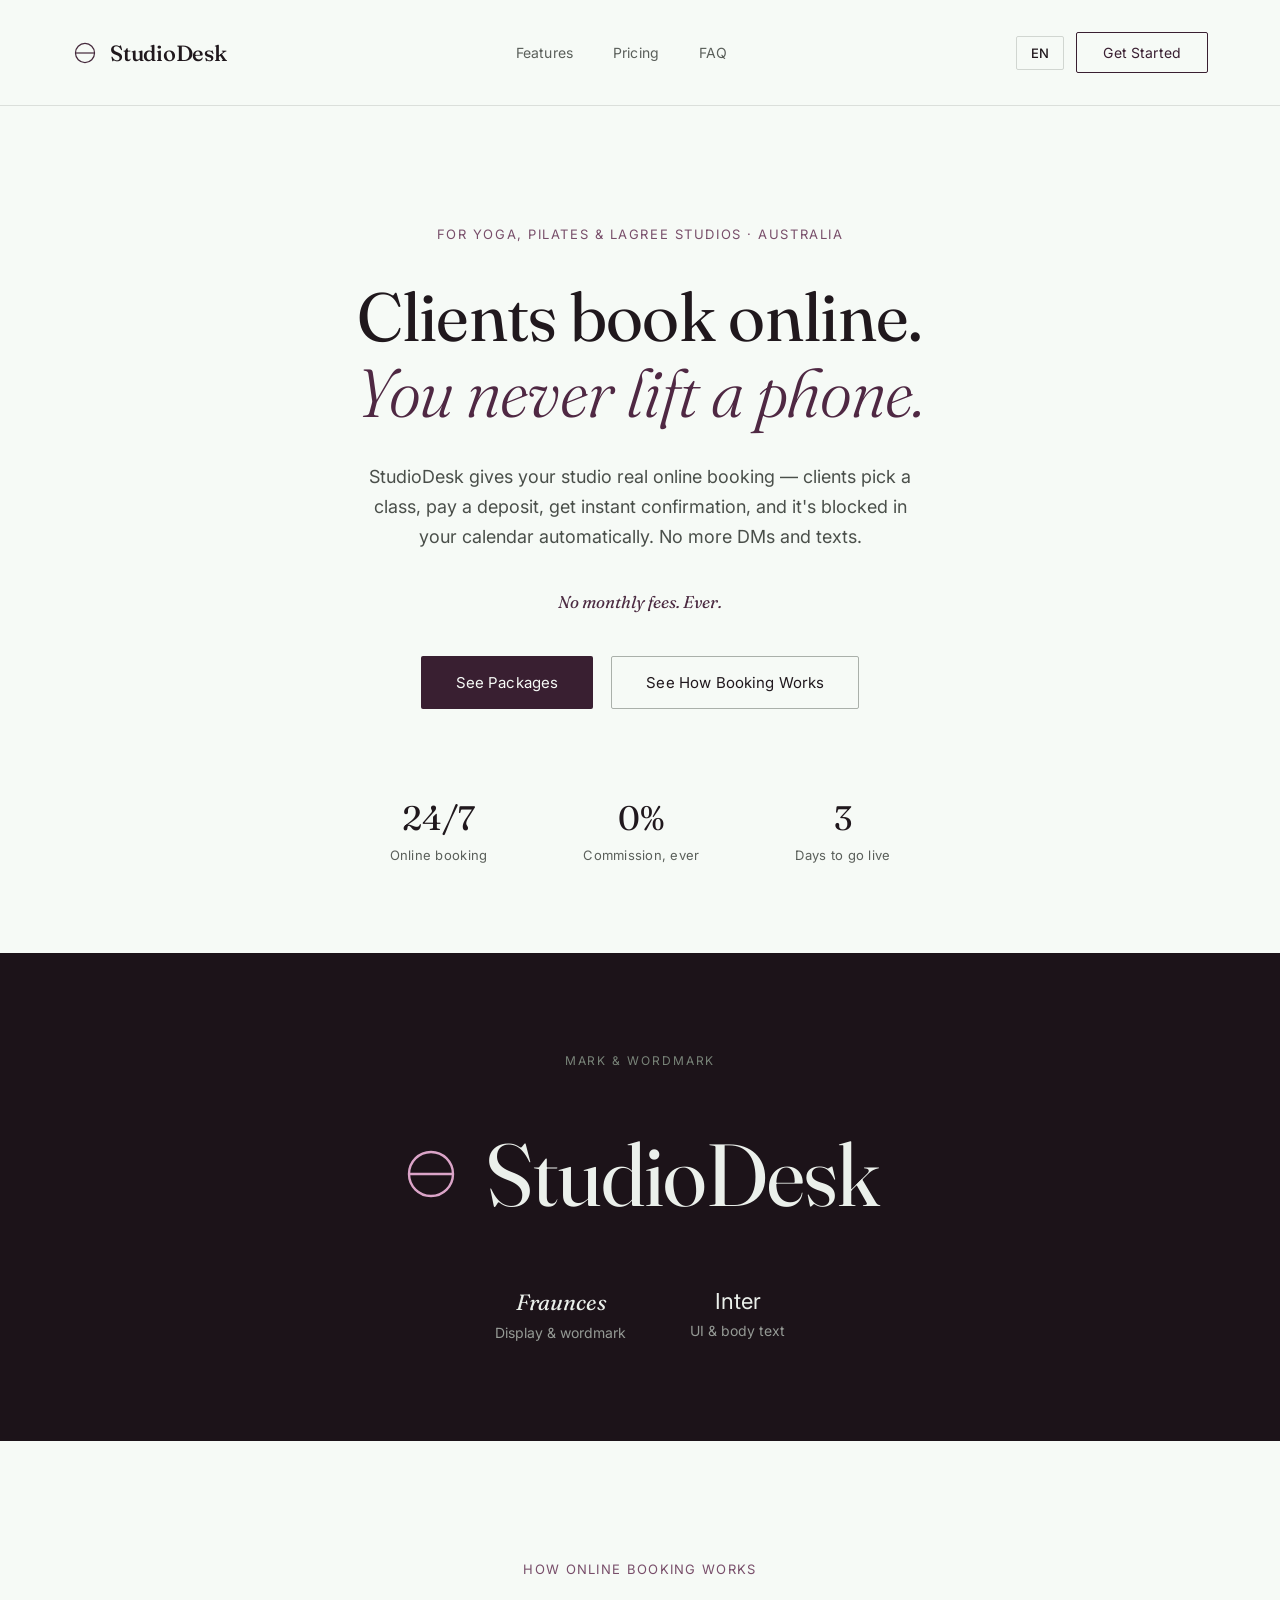
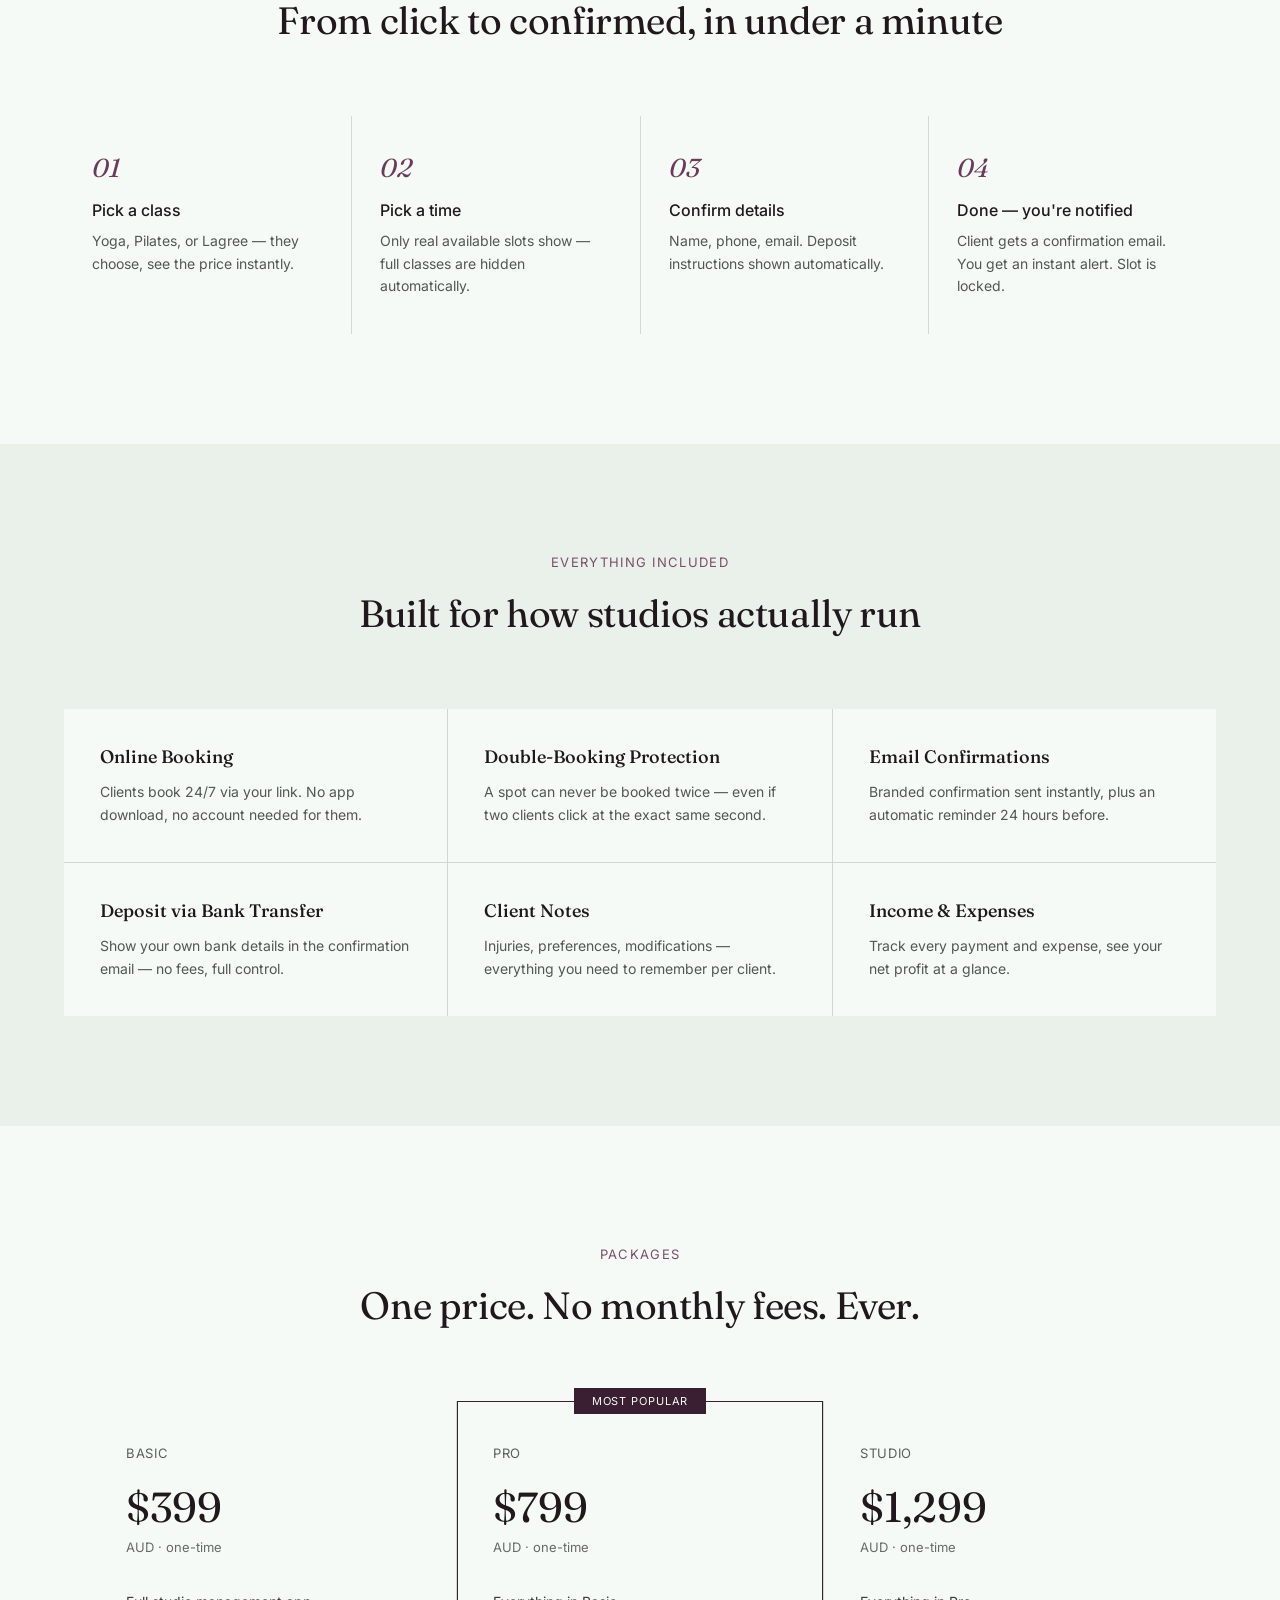
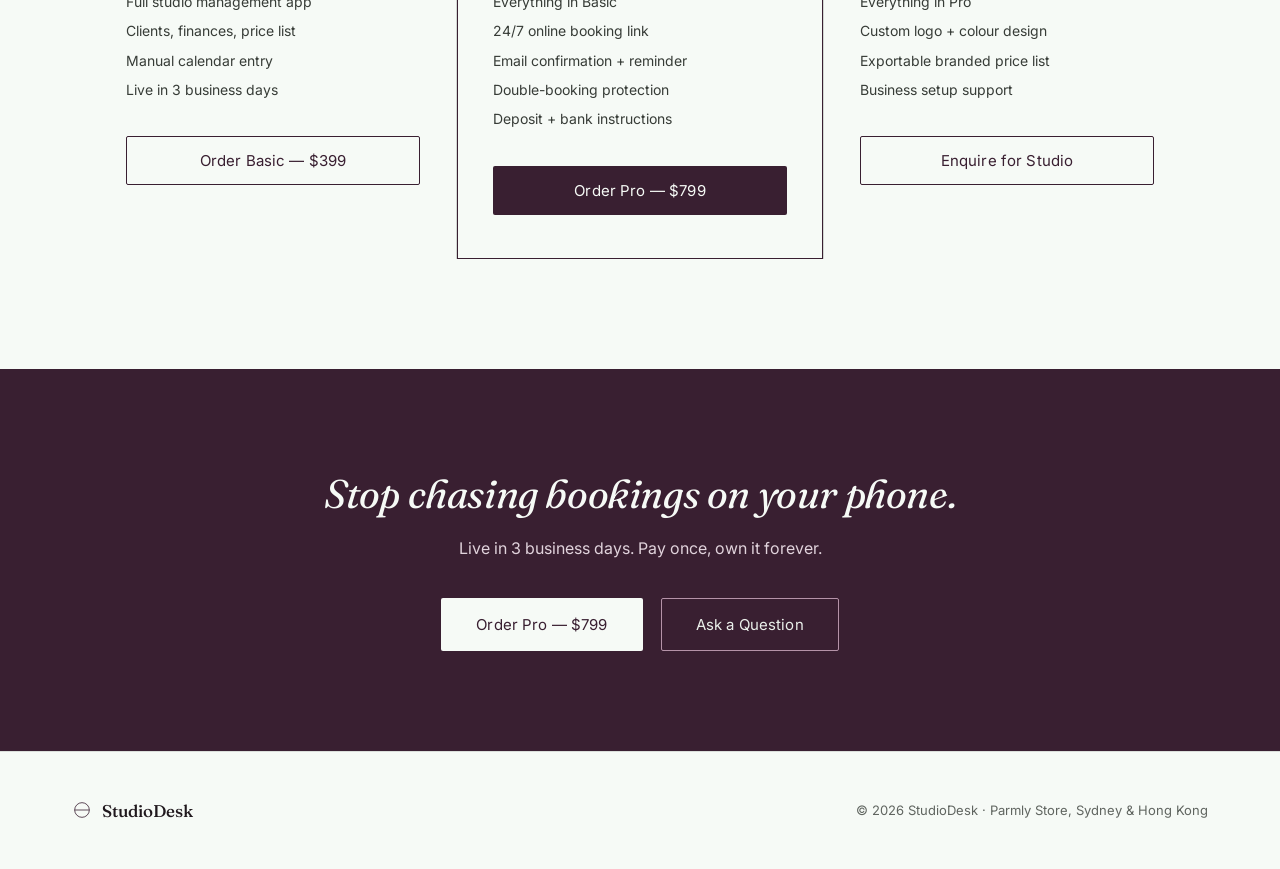
==== index.html @ bf679375 "Update print statement from 'Hello' to 'Goodbye'" ====
<!DOCTYPE html> <html lang="en"> <head> <meta charset="utf-8"> <meta name="viewport" content="width=device-width, initial-scale=1"> <title>StudioDesk — Online booking for yoga, Pilates &amp; Lagree studios</title> <meta name="description" content="StudioDesk gives your studio real online booking — clients pick a class, pay a deposit, get instant confirmation. No monthly fees, ever."> <link rel="stylesheet" href="styles.css"> <style> .locale-switch { position: relative; margin-right: 12px; } .locale-btn { display: flex; align-items: center; gap: 4px; background: transparent; border: 1px solid var(--hairline-strong); border-radius: 2px; padding: 8px 14px; font-family: var(--font-body); font-size: 13px; font-weight: 500; color: var(--ink); cursor: pointer; } .locale-menu { display: none; position: absolute; top: 38px; right: 0; background: var(--cream); border: 1px solid var(--hairline-strong); border-radius: 2px; box-shadow: 0 4px 8px rgba(20,23,26,0.06), 0 16px 32px rgba(20,23,26,0.10); overflow: hidden; min-width: 80px; z-index: 30; } .locale-switch.open .locale-menu { display: block; } .locale-menu button { display: block; width: 100%; text-align: left; padding: 10px 14px; background: transparent; border: none; font-family: var(--font-body); font-size: 13px; color: var(--ink); cursor: pointer; } .locale-menu button:hover { background: var(--band-light); } .nav-right { display: flex; align-items: center; } </style> </head> <body> <header class="nav"> <div class="nav-brand"> <svg width="26" height="26" viewBox="0 0 30 30"> <line x1="4" y1="15" x2="26" y2="15" stroke="oklch(0.32 0.05 340)" stroke-width="1.4"/> <circle cx="15" cy="15" r="11" fill="none" stroke="oklch(0.32 0.05 340)" stroke-width="1.4"/> </svg> <div class="nav-wordmark">StudioDesk</div> </div> <nav class="nav-links"> <a href="#features" data-i18n="nav_features">Features</a> <a href="#pricing" data-i18n="nav_pricing">Pricing</a> <a href="#faq" data-i18n="nav_faq">FAQ</a> </nav> <div class="nav-right"> <div class="locale-switch" id="localeSwitch"> <button class="locale-btn" id="localeBtn" aria-haspopup="true" aria-expanded="false">EN</button> <div class="locale-menu"> <button data-locale="en">EN</button> <button data-locale="zh-hant">繁</button> <button data-locale="zh-hans">简</button> </div> </div> <a class="btn btn-outline btn-sm" href="#pricing" data-i18n="nav_get_started">Get Started</a> </div> </header> <section class="hero"> <div class="eyebrow" data-i18n="eyebrow">For yoga, Pilates &amp; Lagree studios · Australia</div> <h1><span data-i18n="h1_line1">Clients book online.</span><br><span class="accent" data-i18n="h1_line2">You never lift a phone.</span></h1> <p class="hero-body" data-i18n="hero_body">StudioDesk gives your studio real online booking — clients pick a class, pay a deposit, get instant confirmation, and it's blocked in your calendar automatically. No more DMs and texts.</p> <div class="hero-noline" data-i18n="hero_noline">No monthly fees. Ever.</div> <div class="hero-actions"> <a class="btn btn-filled" href="#pricing" data-i18n="hero_btn1">See Packages</a> <a class="btn btn-outline-light" href="#how" data-i18n="hero_btn2">See How Booking Works</a> </div> <div class="hero-stats"> <div> <div class="stat-num">24/7</div> <div class="stat-label" data-i18n="stat1">Online booking</div> </div> <div> <div class="stat-num">0%</div> <div class="stat-label" data-i18n="stat2">Commission, ever</div> </div> <div> <div class="stat-num">3</div> <div class="stat-label" data-i18n="stat3">Days to go live</div> </div> </div> </section> <section class="logo-band"> <div class="logo-band-label" data-i18n="logo_label">Mark &amp; wordmark</div> <div class="logo-band-mark"> <svg width="60" height="60" viewBox="0 0 30 30"> <line x1="4" y1="15" x2="26" y2="15" stroke="oklch(0.78 0.08 340)" stroke-width="1.2"/> <circle cx="15" cy="15" r="11" fill="none" stroke="oklch(0.78 0.08 340)" stroke-width="1.2"/> </svg> <div class="logo-band-wordmark">StudioDesk</div> </div> <div class="logo-band-types"> <div> <div class="type-name">Fraunces</div> <div data-i18n="logo_type1">Display &amp; wordmark</div> </div> <div> <div class="type-name sans">Inter</div> <div data-i18n="logo_type2">UI &amp; body text</div> </div> </div> </section> <section id="how" class="how"> <div class="section-head"> <div class="section-eyebrow" data-i18n="how_eyebrow">How online booking works</div> <h2 data-i18n="how_h2">From click to confirmed, in under a minute</h2> </div> <div class="how-grid"> <div class="how-cell"> <div class="how-num">01</div> <h3 data-i18n="how1_h">Pick a class</h3> <p data-i18n="how1_p">Yoga, Pilates, or Lagree — they choose, see the price instantly.</p> </div> <div class="how-cell"> <div class="how-num">02</div> <h3 data-i18n="how2_h">Pick a time</h3> <p data-i18n="how2_p">Only real available slots show — full classes are hidden automatically.</p> </div> <div class="how-cell"> <div class="how-num">03</div> <h3 data-i18n="how3_h">Confirm details</h3> <p data-i18n="how3_p">Name, phone, email. Deposit instructions shown automatically.</p> </div> <div class="how-cell"> <div class="how-num">04</div> <h3 data-i18n="how4_h">Done — you're notified</h3> <p data-i18n="how4_p">Client gets a confirmation email. You get an instant alert. Slot is locked.</p> </div> </div> </section> <section id="features" class="features"> <div class="section-head"> <div class="section-eyebrow" data-i18n="feat_eyebrow">Everything included</div> <h2 data-i18n="feat_h2">Built for how studios actually run</h2> </div> <div class="features-grid"> <div class="feature-cell"> <h3 data-i18n="feat1_h">Online Booking</h3> <p data-i18n="feat1_p">Clients book 24/7 via your link. No app download, no account needed for them.</p> </div> <div class="feature-cell"> <h3 data-i18n="feat2_h">Double-Booking Protection</h3> <p data-i18n="feat2_p">A spot can never be booked twice — even if two clients click at the exact same second.</p> </div> <div class="feature-cell"> <h3 data-i18n="feat3_h">Email Confirmations</h3> <p data-i18n="feat3_p">Branded confirmation sent instantly, plus an automatic reminder 24 hours before.</p> </div> <div class="feature-cell"> <h3 data-i18n="feat4_h">Deposit via Bank Transfer</h3> <p data-i18n="feat4_p">Show your own bank details in the confirmation email — no fees, full control.</p> </div> <div class="feature-cell"> <h3 data-i18n="feat5_h">Client Notes</h3> <p data-i18n="feat5_p">Injuries, preferences, modifications — everything you need to remember per client.</p> </div> <div class="feature-cell"> <h3 data-i18n="feat6_h">Income &amp; Expenses</h3> <p data-i18n="feat6_p">Track every payment and expense, see your net profit at a glance.</p> </div> </div> </section> <section id="pricing" class="pricing"> <div class="section-head"> <div class="section-eyebrow" data-i18n="pricing_eyebrow">Packages</div> <h2 data-i18n="pricing_h2">One price. No monthly fees. Ever.</h2> </div> <div class="pricing-grid"> <div class="plan"> <div class="plan-name" data-i18n="plan1_name">Basic</div> <div class="plan-price">$399</div> <div class="plan-note" data-i18n="plan_note">AUD · one-time</div> <div class="plan-features" data-i18n="plan1_features">Full studio management app<br>Clients, finances, price list<br>Manual calendar entry<br>Live in 3 business days</div> <a class="btn btn-outline plan-cta" href="mailto:account@ollieconsult.com?subject=StudioDesk%20Basic" data-i18n="plan1_cta">Order Basic — $399</a> </div> <div class="plan plan-popular"> <div class="popular-badge"><span data-i18n="most_popular">Most Popular</span></div> <div class="plan-name" data-i18n="plan2_name">Pro</div> <div class="plan-price">$799</div> <div class="plan-note" data-i18n="plan_note">AUD · one-time</div> <div class="plan-features" data-i18n="plan2_features">Everything in Basic<br>24/7 online booking link<br>Email confirmation + reminder<br>Double-booking protection<br>Deposit + bank instructions</div> <a class="btn btn-filled plan-cta" href="mailto:account@ollieconsult.com?subject=StudioDesk%20Pro" data-i18n="plan2_cta">Order Pro — $799</a> </div> <div class="plan"> <div class="plan-name" data-i18n="plan3_name">Studio</div> <div class="plan-price">$1,299</div> <div class="plan-note" data-i18n="plan_note">AUD · one-time</div> <div class="plan-features" data-i18n="plan3_features">Everything in Pro<br>Custom logo + colour design<br>Exportable branded price list<br>Business setup support</div> <a class="btn btn-outline plan-cta" href="mailto:account@ollieconsult.com?subject=StudioDesk%20Studio%20Enquiry" data-i18n="plan3_cta">Enquire for Studio</a> </div> </div> </section> <section class="cta-band"> <h2 data-i18n="cta_h">Stop chasing bookings on your phone.</h2> <p data-i18n="cta_p">Live in 3 business days. Pay once, own it forever.</p> <div class="hero-actions"> <a class="btn btn-filled" style="background:var(--cream); color:var(--plum);" href="#pricing" data-i18n="cta_btn1">Order Pro — $799</a> <a class="btn btn-outline-onband" href="mailto:account@ollieconsult.com?subject=StudioDesk%20Question" data-i18n="cta_btn2">Ask a Question</a> </div> </section> <footer class="footer"> <div class="footer-brand"> <svg width="20" height="20" viewBox="0 0 30 30"> <line x1="4" y1="15" x2="26" y2="15" stroke="oklch(0.28 0.05 340)" stroke-width="1.2"/> <circle cx="15" cy="15" r="11" fill="none" stroke="oklch(0.28 0.05 340)" stroke-width="1.2"/> </svg> <div class="footer-wordmark">StudioDesk</div> </div> <div class="footer-copy" data-i18n="footer_copy">© 2026 StudioDesk · Parmly Store, Sydney &amp; Hong Kong</div> </footer> <script> var translations = { en: { nav_features: "Features", nav_pricing: "Pricing", nav_faq: "FAQ", nav_get_started: "Get Started", eyebrow: "For yoga, Pilates &amp; Lagree studios \u00b7 Australia", h1_line1: "Clients book online.", h1_line2: "You never lift a phone.", hero_body: "StudioDesk gives your studio real online booking \u2014 clients pick a class, pay a deposit, get instant confirmation, and it's blocked in your calendar automatically. No more DMs and texts.", hero_noline: "No monthly fees. Ever.", hero_btn1: "See Packages", hero_btn2: "See How Booking Works", stat1: "Online booking", stat2: "Commission, ever", stat3: "Days to go live", logo_label: "Mark &amp; wordmark", logo_type1: "Display &amp; wordmark", logo_type2: "UI &amp; body text", how_eyebrow: "How online booking works", how_h2: "From click to confirmed, in under a minute", how1_h: "Pick a class", how1_p: "Yoga, Pilates, or Lagree \u2014 they choose, see the price instantly.", how2_h: "Pick a time", how2_p: "Only real available slots show \u2014 full classes are hidden automatically.", how3_h: "Confirm details", how3_p: "Name, phone, email. Deposit instructions shown automatically.", how4_h: "Done \u2014 you're notified", how4_p: "Client gets a confirmation email. You get an instant alert. Slot is locked.", feat_eyebrow: "Everything included", feat_h2: "Built for how studios actually run", feat1_h: "Online Booking", feat1_p: "Clients book 24/7 via your link. No app download, no account needed for them.", feat2_h: "Double-Booking Protection", feat2_p: "A spot can never be booked twice \u2014 even if two clients click at the exact same second.", feat3_h: "Email Confirmations", feat3_p: "Branded confirmation sent instantly, plus an automatic reminder 24 hours before.", feat4_h: "Deposit via Bank Transfer", feat4_p: "Show your own bank details in the confirmation email \u2014 no fees, full control.", feat5_h: "Client Notes", feat5_p: "Injuries, preferences, modifications \u2014 everything you need to remember per client.", feat6_h: "Income &amp; Expenses", feat6_p: "Track every payment and expense, see your net profit at a glance.", pricing_eyebrow: "Packages", pricing_h2: "One price. No monthly fees. Ever.", plan1_name: "Basic", plan2_name: "Pro", plan3_name: "Studio", plan_note: "AUD \u00b7 one-time", most_popular: "Most Popular", plan1_features: "Full studio management app<br>Clients, finances, price list<br>Manual calendar entry<br>Live in 3 business days", plan2_features: "Everything in Basic<br>24/7 online booking link<br>Email confirmation + reminder<br>Double-booking protection<br>Deposit + bank instructions", plan3_features: "Everything in Pro<br>Custom logo + colour design<br>Exportable branded price list<br>Business setup support", plan1_cta: "Order Basic \u2014 $399", plan2_cta: "Order Pro \u2014 $799", plan3_cta: "Enquire for Studio", cta_h: "Stop chasing bookings on your phone.", cta_p: "Live in 3 business days. Pay once, own it forever.", cta_btn1: "Order Pro \u2014 $799", cta_btn2: "Ask a Question", footer_copy: "\u00a9 2026 StudioDesk \u00b7 Parmly Store, Sydney &amp; Hong Kong" }, "zh-hant": { nav_features: "\u529f\u80fd", nav_pricing: "\u50f9\u683c", nav_faq: "\u5e38\u898b\u554f\u984c", nav_get_started: "\u958b\u59cb\u4f7f\u7528", eyebrow: "\u745c\u4f3d\u3001\u76ae\u62c9\u63d0\u65af\u8207Lagree\u5de5\u4f5c\u5ba4\u5c08\u7528\u30fb\u6fb3\u6d32", h1_line1: "\u5ba2\u4eba\u81ea\u5df1\u5728\u7dda\u9810\u7d04\u3002", h1_line2: "\u4f60\u4e0d\u7528\u518d\u63a5\u96fb\u8a71\u3002", hero_body: "StudioDesk \u8b93\u4f60\u7684\u5de5\u4f5c\u5ba4\u5be6\u73fe\u771f\u6b63\u7684\u7dda\u4e0a\u9810\u7d04\u2014\u2014\u5ba2\u4eba\u9078\u8ab2\u7a0b\u3001\u4ed8\u8a02\u91d1\u3001\u5373\u6642\u7372\u5f97\u78ba\u8a8d\uff0c\u7cfb\u7d71\u81ea\u52d5\u9396\u5b9a\u4f60\u7684\u65e5\u66c6\u3002\u4e0d\u7528\u518d\u56de\u5fae\u4fe1\u548c\u77ed\u8a0a\u3002", hero_noline: "\u6c92\u6709\u6708\u8cbb\uff0c\u6c38\u9060\u6c92\u6709\u3002", hero_btn1: "\u67e5\u770b\u65b9\u6848", hero_btn2: "\u4e86\u89e3\u9810\u7d04\u6d41\u7a0b", stat1: "\u7dda\u4e0a\u9810\u7d04", stat2: "\u6c38\u4e0d\u6536\u53d6\u4f63\u91d1", stat3: "\u5929\u5167\u4e0a\u7dda", logo_label: "\u6a19\u8a8c\u8207\u5b57\u6a19", logo_type1: "\u6a19\u984c\u8207\u5b57\u6a19", logo_type2: "\u4ecb\u9762\u8207\u5167\u6587", how_eyebrow: "\u7dda\u4e0a\u9810\u7d04\u5982\u4f55\u904b\u4f5c", how_h2: "\u5f9e\u9ede\u64ca\u5230\u78ba\u8a8d\uff0c\u4e0d\u5230\u4e00\u5206\u9418", how1_h: "\u9078\u8ab2\u7a0b", how1_p: "\u745c\u4f3d\u3001\u76ae\u62c9\u63d0\u65af\u6216Lagree\u2014\u2014\u5ba2\u4eba\u81ea\u9078\uff0c\u5373\u6642\u770b\u5230\u50f9\u683c\u3002", how2_h: "\u9078\u6642\u9593", how2_p: "\u53ea\u986f\u793a\u771f\u6b63\u6709\u7a7a\u7684\u6642\u6bb5\uff0c\u984d\u6eff\u7684\u8ab2\u7a0b\u81ea\u52d5\u96b1\u85cf\u3002", how3_h: "\u78ba\u8a8d\u8cc7\u6599", how3_p: "\u59d3\u540d\u3001\u96fb\u8a71\u3001\u96fb\u90f5\u3002\u8a02\u91d1\u8aaa\u660e\u81ea\u52d5\u986f\u793a\u3002", how4_h: "\u5b8c\u6210\u2014\u2014\u4f60\u6703\u6536\u5230\u901a\u77e5", how4_p: "\u5ba2\u4eba\u6536\u5230\u78ba\u8a8d\u96fb\u90f5\uff0c\u4f60\u5373\u6642\u6536\u5230\u63d0\u9192\uff0c\u6642\u6bb5\u5df2\u9396\u5b9a\u3002", feat_eyebrow: "\u5168\u90e8\u529f\u80fd\u9f4a\u5099", feat_h2: "\u70ba\u5de5\u4f5c\u5ba4\u5be6\u969b\u904b\u4f5c\u800c\u8a2d\u8a08", feat1_h: "\u7dda\u4e0a\u9810\u7d04", feat1_p: "\u5ba2\u4eba\u53ef\u900f\u904e\u9023\u7d5024\u5c0f\u6642\u9810\u7d04\uff0c\u4e0d\u7528\u4e0b\u8f09\u61c9\u7528\u7a0b\u5f0f\uff0c\u4e5f\u4e0d\u7528\u8a3b\u518a\u5e33\u6236\u3002", feat2_h: "\u9632\u6b62\u91cd\u8907\u9810\u7d04", feat2_p: "\u540c\u4e00\u6642\u6bb5\u7d55\u4e0d\u6703\u88ab\u9810\u7d04\u5169\u6b21\u2014\u2014\u5373\u4f7f\u5169\u4f4d\u5ba2\u4eba\u540c\u6642\u9ede\u64ca\u3002", feat3_h: "\u96fb\u90f5\u78ba\u8a8d", feat3_p: "\u5373\u6642\u767c\u9001\u54c1\u724c\u78ba\u8a8d\u4fe1\uff0c\u4e26\u572824\u5c0f\u6642\u524d\u81ea\u52d5\u767c\u9001\u63d0\u9192\u3002", feat4_h: "\u9280\u884c\u8f49\u5e33\u8a02\u91d1", feat4_p: "\u5728\u78ba\u8a8d\u96fb\u90f5\u4e2d\u986f\u793a\u4f60\u81ea\u5df1\u7684\u9280\u884c\u8cc7\u6599\u2014\u2014\u7121\u624b\u7e8c\u8cbb\uff0c\u5b8c\u5168\u81ea\u4e3b\u3002", feat5_h: "\u5ba2\u6236\u5099\u8a3b", feat5_p: "\u50b7\u60a3\u3001\u504f\u597d\u3001\u8abf\u6574\u2014\u2014\u8a18\u9304\u6bcf\u4f4d\u5ba2\u6236\u7684\u6240\u6709\u9700\u8981\u3002", feat6_h: "\u6536\u652f\u7ba1\u7406", feat6_p: "\u8a18\u9304\u6bcf\u7b46\u6536\u5165\u548c\u652f\u51fa\uff0c\u4e00\u76ee\u4e86\u7136\u6de8\u5229\u6f64\u3002", pricing_eyebrow: "\u65b9\u6848", pricing_h2: "\u55ae\u4e00\u50f9\u9322\uff0c\u6c92\u6709\u6708\u8cbb\uff0c\u6c38\u9060\u6c92\u6709\u3002", plan1_name: "\u57fa\u672c\u7248", plan2_name: "\u5c08\u696d\u7248", plan3_name: "\u5de5\u4f5c\u5ba4\u7248", plan_note: "\u6fb3\u5143\u30fb\u4e00\u6b21\u6027", most_popular: "\u6700\u53d7\u6b61\u8fce", plan1_features: "\u5b8c\u6574\u5de5\u4f5c\u5ba4\u7ba1\u7406\u61c9\u7528<br>\u5ba2\u6236\u3001\u8ca1\u52d9\u3001\u50f9\u76ee\u8868<br>\u624b\u52d5\u65e5\u66c6\u8f38\u5165<br>3\u500b\u5de5\u4f5c\u65e5\u5167\u4e0a\u7dda", plan2_features: "\u5305\u542b\u57fa\u672c\u7248\u5168\u90e8\u529f\u80fd<br>24\u5c0f\u6642\u7dda\u4e0a\u9810\u7d04\u9023\u7d50<br>\u96fb\u90f5\u78ba\u8a8d+\u63d0\u9192<br>\u9632\u6b62\u91cd\u8907\u9810\u7d04<br>\u8a02\u91d1+\u9280\u884c\u8f49\u5e33\u8aaa\u660e", plan3_features: "\u5305\u542b\u5c08\u696d\u7248\u5168\u90e8\u529f\u80fd<br>\u81ea\u8a02\u6a19\u8a8c+\u8272\u5f69\u8a2d\u8a08<br>\u53ef\u532f\u51fa\u54c1\u724c\u50f9\u76ee\u8868<br>\u696d\u52d9\u8a2d\u7f6e\u652f\u63f4", plan1_cta: "\u8a02\u8cfc\u57fa\u672c\u7248 \u2014 $399", plan2_cta: "\u8a02\u8cfc\u5c08\u696d\u7248 \u2014 $799", plan3_cta: "\u67e5\u8a62\u5de5\u4f5c\u5ba4\u7248", cta_h: "\u5225\u518d\u7528\u624b\u6a5f\u8ffd\u8e64\u9810\u7d04\u4e86\u3002", cta_p: "3\u500b\u5de5\u4f5c\u65e5\u5167\u4e0a\u7dda\u3002\u4e00\u6b21\u4ed8\u6b3e\uff0c\u6c38\u4e45\u64c1\u6709\u3002", cta_btn1: "\u8a02\u8cfc\u5c08\u696d\u7248 \u2014 $799", cta_btn2: "\u6709\u554f\u984c\uff1f\u554f\u6211\u5011", footer_copy: "\u00a9 2026 StudioDesk\u30fbParmly Store\uff0c\u60df\u5c3c\u8207\u9999\u6e2f" }, "zh-hans": { nav_features: "\u529f\u80fd", nav_pricing: "\u4ef7\u683c", nav_faq: "\u5e38\u89c1\u95ee\u9898", nav_get_started: "\u5f00\u59cb\u4f7f\u7528", eyebrow: "\u745c\u4f3d\u3001\u666e\u62c9\u63d0\u4e0eLagree\u5de5\u4f5c\u5ba4\u4e13\u7528\u30fb\u6fb3\u6d32", h1_line1: "\u5ba2\u4eba\u81ea\u5df1\u5728\u7ebf\u9884\u7ea6\u3002", h1_line2: "\u4f60\u4e0d\u7528\u518d\u63a5\u7535\u8bdd\u3002", hero_body: "StudioDesk \u8ba9\u4f60\u7684\u5de5\u4f5c\u5ba4\u5b9e\u73b0\u771f\u6b63\u7684\u7ebf\u4e0a\u9884\u7ea6\u2014\u2014\u5ba2\u4eba\u9009\u8bfe\u7a0b\u3001\u4ed8\u5b9a\u91d1\u3001\u5373\u65f6\u83b7\u5f97\u786e\u8ba4\uff0c\u7cfb\u7edf\u81ea\u52a8\u9501\u5b9a\u4f60\u7684\u65e5\u5386\u3002\u4e0d\u7528\u518d\u56de\u5fae\u4fe1\u548c\u77ed\u4fe1\u3002", hero_noline: "\u6ca1\u6709\u6708\u8d39\uff0c\u6c38\u8fdc\u6ca1\u6709\u3002", hero_btn1: "\u67e5\u770b\u65b9\u6848", hero_btn2: "\u4e86\u89e3\u9884\u7ea6\u6d41\u7a0b", stat1: "\u7ebf\u4e0a\u9884\u7ea6", stat2: "\u6c38\u4e0d\u6536\u53d6\u4f63\u91d1", stat3: "\u5929\u5185\u4e0a\u7ebf", logo_label: "\u6807\u5fd7\u4e0e\u5b57\u6807", logo_type1: "\u6807\u9898\u4e0e\u5b57\u6807", logo_type2: "\u754c\u9762\u4e0e\u5185\u6587", how_eyebrow: "\u7ebf\u4e0a\u9884\u7ea6\u5982\u4f55\u8fd0\u4f5c", how_h2: "\u4ece\u70b9\u51fb\u5230\u786e\u8ba4\uff0c\u4e0d\u5230\u4e00\u5206\u949f", how1_h: "\u9009\u8bfe\u7a0b", how1_p: "\u745c\u4f3d\u3001\u666e\u62c9\u63d0\u6216Lagree\u2014\u2014\u5ba2\u4eba\u81ea\u9009\uff0c\u5373\u65f6\u770b\u5230\u4ef7\u683c\u3002", how2_h: "\u9009\u65f6\u95f4", how2_p: "\u53ea\u663e\u793a\u771f\u6b63\u6709\u7a7a\u7684\u65f6\u6bb5\uff0c\u6ee1\u5458\u7684\u8bfe\u7a0b\u81ea\u52a8\u9690\u85cf\u3002", how3_h: "\u786e\u8ba4\u4fe1\u606f", how3_p: "\u59d3\u540d\u3001\u7535\u8bdd\u3001\u90ae\u7bb1\u3002\u5b9a\u91d1\u8bf4\u660e\u81ea\u52a8\u663e\u793a\u3002", how4_h: "\u5b8c\u6210\u2014\u2014\u4f60\u4f1a\u6536\u5230\u901a\u77e5", how4_p: "\u5ba2\u4eba\u6536\u5230\u786e\u8ba4\u90ae\u4ef6\uff0c\u4f60\u5373\u65f6\u6536\u5230\u63d0\u9192\uff0c\u65f6\u6bb5\u5df2\u9501\u5b9a\u3002", feat_eyebrow: "\u5168\u90e8\u529f\u80fd\u9f50\u5907", feat_h2: "\u4e3a\u5de5\u4f5c\u5ba4\u5b9e\u9645\u8fd0\u4f5c\u800c\u8bbe\u8ba1", feat1_h: "\u7ebf\u4e0a\u9884\u7ea6", feat1_p: "\u5ba2\u4eba\u53ef\u901a\u8fc7\u94fe\u63a524\u5c0f\u65f6\u9884\u7ea6\uff0c\u4e0d\u7528\u4e0b\u8f7d\u5e94\u7528\uff0c\u4e5f\u4e0d\u7528\u6ce8\u518c\u8d26\u6237\u3002", feat2_h: "\u9632\u6b62\u91cd\u590d\u9884\u7ea6", feat2_p: "\u540c\u4e00\u65f6\u6bb5\u7edd\u4e0d\u4f1a\u88ab\u9884\u7ea6\u4e24\u6b21\u2014\u2014\u5373\u4f7f\u4e24\u4f4d\u5ba2\u4eba\u540c\u65f6\u70b9\u51fb\u3002", feat3_h: "\u90ae\u4ef6\u786e\u8ba4", feat3_p: "\u5373\u65f6\u53d1\u9001\u54c1\u724c\u786e\u8ba4\u90ae\u4ef6\uff0c\u5e76\u572824\u5c0f\u65f6\u524d\u81ea\u52a8\u53d1\u9001\u63d0\u9192\u3002", feat4_h: "\u94f6\u884c\u8f6c\u8d26\u5b9a\u91d1", feat4_p: "\u5728\u786e\u8ba4\u90ae\u4ef6\u4e2d\u663e\u793a\u4f60\u81ea\u5df1\u7684\u94f6\u884c\u4fe1\u606f\u2014\u2014\u65e0\u624b\u7eed\u8d39\uff0c\u5b8c\u5168\u81ea\u4e3b\u3002", feat5_h: "\u5ba2\u6237\u5907\u6ce8", feat5_p: "\u4f24\u75c5\u3001\u504f\u597d\u3001\u8c03\u6574\u2014\u2014\u8bb0\u5f55\u6bcf\u4f4d\u5ba2\u6237\u7684\u6240\u6709\u9700\u8981\u3002", feat6_h: "\u6536\u652f\u7ba1\u7406", feat6_p: "\u8bb0\u5f55\u6bcf\u7b14\u6536\u5165\u548c\u652f\u51fa\uff0c\u4e00\u76ee\u4e86\u7136\u51c0\u5229\u6da6\u3002", pricing_eyebrow: "\u65b9\u6848", pricing_h2: "\u5355\u4e00\u4ef7\u683c\uff0c\u6ca1\u6709\u6708\u8d39\uff0c\u6c38\u8fdc\u6ca1\u6709\u3002", plan1_name: "\u57fa\u7840\u7248", plan2_name: "\u4e13\u4e1a\u7248", plan3_name: "\u5de5\u4f5c\u5ba4\u7248", plan_note: "\u6fb3\u5143\u30fb\u4e00\u6b21\u6027", most_popular: "\u6700\u53d7\u6b22\u8fce", plan1_features: "\u5b8c\u6574\u5de5\u4f5c\u5ba4\u7ba1\u7406\u5e94\u7528<br>\u5ba2\u6237\u3001\u8d22\u52a1\u3001\u4ef7\u76ee\u8868<br>\u624b\u52a8\u65e5\u5386\u8f93\u5165<br>3\u4e2a\u5de5\u4f5c\u65e5\u5185\u4e0a\u7ebf", plan2_features: "\u5305\u542b\u57fa\u7840\u7248\u5168\u90e8\u529f\u80fd<br>24\u5c0f\u65f6\u7ebf\u4e0a\u9884\u7ea6\u94fe\u63a5<br>\u90ae\u4ef6\u786e\u8ba4+\u63d0\u9192<br>\u9632\u6b62\u91cd\u590d\u9884\u7ea6<br>\u5b9a\u91d1+\u94f6\u884c\u8f6c\u8d26\u8bf4\u660e", plan3_features: "\u5305\u542b\u4e13\u4e1a\u7248\u5168\u90e8\u529f\u80fd<br>\u81ea\u5b9a\u4e49\u6807\u5fd7+\u989c\u8272\u8bbe\u8ba1<br>\u53ef\u5bfc\u51fa\u54c1\u724c\u4ef7\u76ee\u8868<br>\u4e1a\u52a1\u8bbe\u7f6e\u652f\u6301", plan1_cta: "\u8ba2\u8d2d\u57fa\u7840\u7248 \u2014 $399", plan2_cta: "\u8ba2\u8d2d\u4e13\u4e1a\u7248 \u2014 $799", plan3_cta: "\u54a8\u8be2\u5de5\u4f5c\u5ba4\u7248", cta_h: "\u522b\u518d\u7528\u624b\u673a\u8ffd\u8e2a\u9884\u7ea6\u4e86\u3002", cta_p: "3\u4e2a\u5de5\u4f5c\u65e5\u5185\u4e0a\u7ebf\u3002\u4e00\u6b21\u4ed8\u6b3e\uff0c\u6c38\u4e45\u62e5\u6709\u3002", cta_btn1: "\u8ba2\u8d2d\u4e13\u4e1a\u7248 \u2014 $799", cta_btn2: "\u6709\u95ee\u9898\uff1f\u95ee\u6211\u4eec", footer_copy: "\u00a9 2026 StudioDesk\u30fbParmly Store\uff0c\u6089\u5c3c\u4e0e\u9999\u6e2f" } }; function applyLocale(lang) { var dict = translations[lang] || translations.en; document.querySelectorAll('[data-i18n]').forEach(function (el) { var key = el.getAttribute('data-i18n'); if (dict[key]) el.innerHTML = dict[key]; }); var labels = { en: 'EN', 'zh-hant': '\u7e41', 'zh-hans': '\u7b80' }; document.getElementById('localeBtn').textContent = labels[lang] || 'EN'; document.documentElement.lang = lang === 'en' ? 'en' : (lang === 'zh-hant' ? 'zh-Hant' : 'zh-Hans'); try { localStorage.setItem('studiodesk_locale', lang); } catch (e) {} } var sw = document.getElementById('localeSwitch'); var btn = document.getElementById('localeBtn'); btn.addEventListener('click', function () { sw.classList.toggle('open'); btn.setAttribute('aria-expanded', sw.classList.contains('open')); }); document.addEventListener('click', function (e) { if (!sw.contains(e.target)) sw.classList.remove('open'); }); document.querySelectorAll('.locale-menu button').forEach(function (b) { b.addEventListener('click', function () { applyLocale(b.getAttribute('data-locale')); sw.classList.remove('open'); }); }); (function initLocale() { var saved = null; try { saved = localStorage.getItem('studiodesk_locale'); } catch (e) {} var path = window.location.pathname; var initial = saved || (path.indexOf('/cn/') !== -1 ? 'zh-hans' : 'en'); applyLocale(initial); })(); </script> </body> </html>
---- styles.css ----
@import url("https://fonts.googleapis.com/css2?family=Fraunces:ital,opsz,wght@0,9..144,300;0,9..144,400;0,9..144,500;1,9..144,400&family=Inter:wght@400;500;600&display=swap");

:root { --cream: oklch(0.98 0.006 145); --ink: oklch(0.22 0.015 340); --body-text: oklch(0.42 0.01 145); --body-text-soft: oklch(0.48 0.01 145); --plum: oklch(0.28 0.05 340); --plum-light: oklch(0.34 0.07 340); --plum-eyebrow: oklch(0.48 0.07 340); --band-light: oklch(0.95 0.012 145); --band-dark: oklch(0.2 0.018 340); --band-dark-text: oklch(0.95 0.008 145); --hairline: oklch(0.9 0.008 145); --hairline-strong: oklch(0.87 0.008 145); --hairline-grid: oklch(0.88 0.008 145);  --font-display: 'Fraunces', serif; --font-body: 'Inter', Helvetica, Arial, sans-serif;  --container-max: 1440px; }
* { box-sizing: border-box; }
html { scroll-behavior: smooth; }
body { margin: 0; background: var(--cream); font-family: var(--font-body); color: var(--ink); }
::selection { background: var(--plum-light); color: var(--cream); }
a { text-decoration: none; color: inherit; }
img { max-width: 100%; }

.container { max-width: var(--container-max); margin: 0 auto; }

/* ---------- Nav ---------- */
.nav { display: flex; align-items: center; justify-content: space-between; padding: 32px 72px; border-bottom: 1px solid var(--hairline); }
.nav-brand { display: flex; align-items: center; gap: 12px; }
.nav-wordmark { font-family: var(--font-display); font-weight: 500; font-size: 22px; letter-spacing: -0.01em; }
.nav-links { display: flex; gap: 40px; font-size: 14px; letter-spacing: 0.01em; color: var(--body-text-soft); }
.nav-links a:hover { color: var(--ink); }
.btn { display: inline-block; border-radius: 2px; font-size: 15px; letter-spacing: 0.01em; padding: 16px 34px; cursor: pointer; border: 1px solid transparent; transition: background 150ms ease, color 150ms ease, border-color 150ms ease; text-align: center; }
.btn-sm { padding: 11px 26px; font-size: 14px; }
.btn-outline { border-color: var(--plum); color: var(--plum); }
.btn-outline:hover { background: var(--plum); color: var(--cream); }
.btn-filled { background: var(--plum); color: var(--cream); }
.btn-filled:hover { background: var(--plum-light); }
.btn-outline-light { border: 1px solid oklch(0.75 0.01 145); color: var(--ink); }
.btn-outline-light:hover { background: oklch(0.93 0.008 145); }
.btn-outline-onband { border: 1px solid oklch(0.7 0.05 340); color: var(--band-dark-text); }
.btn-outline-onband:hover { background: oklch(0.32 0.06 340); }

/* ---------- Hero ---------- */
.hero { text-align: center; padding: 120px 64px 90px; }
.eyebrow { font-size: 13px; letter-spacing: 0.12em; text-transform: uppercase; color: var(--plum-eyebrow); margin-bottom: 36px; }
.hero h1 { font-family: var(--font-display); font-weight: 400; font-size: 68px; line-height: 1.12; letter-spacing: -0.01em; max-width: 840px; margin: 0 auto 32px; }
.hero h1 .accent { font-style: italic; font-weight: 300; color: var(--plum-light); }
.hero-body { font-size: 18px; line-height: 1.65; color: var(--body-text); max-width: 560px; margin: 0 auto 40px; font-weight: 400; }
.hero-noline { font-family: var(--font-display); font-style: italic; font-size: 17px; color: oklch(0.34 0.06 340); margin-bottom: 44px; }
.hero-actions { display: flex; gap: 18px; justify-content: center; margin-bottom: 88px; flex-wrap: wrap; }
.hero-stats { display: flex; justify-content: center; gap: 96px; flex-wrap: wrap; }
.stat-num { font-family: var(--font-display); font-weight: 400; font-size: 34px; }
.stat-label { font-size: 13px; color: var(--body-text-soft); margin-top: 8px; letter-spacing: 0.02em; }

/* ---------- Logo showcase ---------- */
.logo-band { background: var(--band-dark); color: var(--band-dark-text); padding: 100px 64px; display: flex; flex-direction: column; align-items: center; gap: 52px; }
.logo-band-label { font-size: 12px; letter-spacing: 0.16em; text-transform: uppercase; color: oklch(0.6 0.02 145); }
.logo-band-mark { display: flex; align-items: center; gap: 24px; }
.logo-band-wordmark { font-family: var(--font-display); font-weight: 400; font-size: 88px; letter-spacing: -0.01em; }
.logo-band-types { display: flex; gap: 64px; margin-top: 8px; font-size: 14px; color: oklch(0.68 0.01 145); text-align: center; flex-wrap: wrap; justify-content: center; }
.logo-band-types .type-name { font-family: var(--font-display); font-style: italic; font-weight: 400; font-size: 22px; color: var(--band-dark-text); margin-bottom: 8px; }
.logo-band-types .type-name.sans { font-family: var(--font-body); font-style: normal; }

/* ---------- Section heads ---------- */
.section-head { text-align: center; margin-bottom: 72px; }
.section-eyebrow { font-size: 13px; letter-spacing: 0.1em; text-transform: uppercase; color: var(--plum-eyebrow); margin-bottom: 20px; }
.section-head h2 { font-family: var(--font-display); font-weight: 400; font-size: 38px; letter-spacing: -0.01em; margin: 0; }

/* ---------- How it works ---------- */
.how { padding: 120px 64px 110px; }
.how-grid { display: grid; grid-template-columns: repeat(4, 1fr); gap: 1px; background: var(--hairline-grid); max-width: 1300px; margin: 0 auto; }
.how-cell { padding: 36px 28px; background: var(--cream); }
.how-num { font-family: var(--font-display); font-style: italic; font-weight: 400; font-size: 26px; color: oklch(0.42 0.08 340); margin-bottom: 16px; }
.how-cell h3 { font-weight: 500; font-size: 16px; margin: 0 0 10px; }
.how-cell p { font-size: 14px; color: oklch(0.45 0.01 145); line-height: 1.6; margin: 0; }

/* ---------- Features ---------- */
.features { background: var(--band-light); padding: 110px 64px; }
.features-grid { display: grid; grid-template-columns: repeat(3, 1fr); gap: 1px; background: var(--hairline-strong); max-width: 1200px; margin: 0 auto; }
.feature-cell { background: var(--cream); padding: 36px; }
.feature-cell h3 { font-family: var(--font-display); font-weight: 500; font-size: 18px; margin: 0 0 12px; }
.feature-cell p { font-size: 14px; color: oklch(0.45 0.01 145); line-height: 1.65; margin: 0; }

/* ---------- Pricing ---------- */
.pricing { padding: 120px 64px 110px; }
.pricing-grid { display: grid; grid-template-columns: repeat(3, 1fr); gap: 1px; background: var(--hairline-strong); max-width: 1100px; margin: 0 auto; }
.plan { background: var(--cream); padding: 44px 36px; position: relative; }
.plan-name { font-size: 13px; color: var(--body-text-soft); letter-spacing: 0.05em; text-transform: uppercase; margin-bottom: 20px; }
.plan-price { font-family: var(--font-display); font-weight: 400; font-size: 42px; margin-bottom: 6px; }
.plan-note { font-size: 13px; color: oklch(0.52 0.01 145); margin-bottom: 32px; }
.plan-features { font-size: 14px; color: oklch(0.35 0.01 145); line-height: 2.1; margin-bottom: 32px; }
.plan-cta { display: block; padding: 14px; }
.plan-popular { box-shadow: inset 0 0 0 1px var(--plum); }
.popular-badge { position: absolute; top: 0; left: 0; right: 0; text-align: center; transform: translateY(-50%); }
.popular-badge span { background: var(--plum); color: var(--cream); font-size: 11px; letter-spacing: 0.08em; text-transform: uppercase; padding: 6px 18px; display: inline-block; }

/* ---------- CTA band ---------- */
.cta-band { background: var(--plum); color: var(--cream); text-align: center; padding: 100px 64px; }
.cta-band h2 { font-family: var(--font-display); font-weight: 400; font-style: italic; font-size: 40px; margin: 0 0 20px; letter-spacing: -0.01em; }
.cta-band p { font-size: 16px; color: oklch(0.88 0.02 340); margin: 0 0 40px; }
.cta-band .hero-actions { margin-bottom: 0; }

/* ---------- Footer ---------- */
.footer { padding: 48px 72px; display: flex; align-items: center; justify-content: space-between; border-top: 1px solid var(--hairline); flex-wrap: wrap; gap: 16px; }
.footer-brand { display: flex; align-items: center; gap: 10px; }
.footer-wordmark { font-family: var(--font-display); font-weight: 500; font-size: 17px; }
.footer-copy { font-size: 13px; color: oklch(0.5 0.01 145); }

/* ---------- Responsive ---------- */
@media (max-width: 1100px) { .how-grid { grid-template-columns: repeat(2, 1fr); } .features-grid { grid-template-columns: repeat(2, 1fr); } }
@media (max-width: 860px) { .nav { padding: 20px 24px; } .nav-links { display: none; } .hero { padding: 72px 24px 56px; } .hero h1 { font-size: 40px; } .hero-stats { gap: 48px; } .logo-band { padding: 56px 24px; } .logo-band-wordmark { font-size: 48px; } .how, .features, .pricing { padding: 64px 24px; } .how-grid, .features-grid, .pricing-grid { grid-template-columns: 1fr; } .cta-band { padding: 64px 24px; } .cta-band h2 { font-size: 28px; } .footer { padding: 32px 24px; flex-direction: column; text-align: center; } }
@media (max-width: 480px) { .hero h1 { font-size: 32px; } .hero-actions, .cta-band .hero-actions { flex-direction: column; align-items: center; } .btn { width: 100%; max-width: 320px; } }
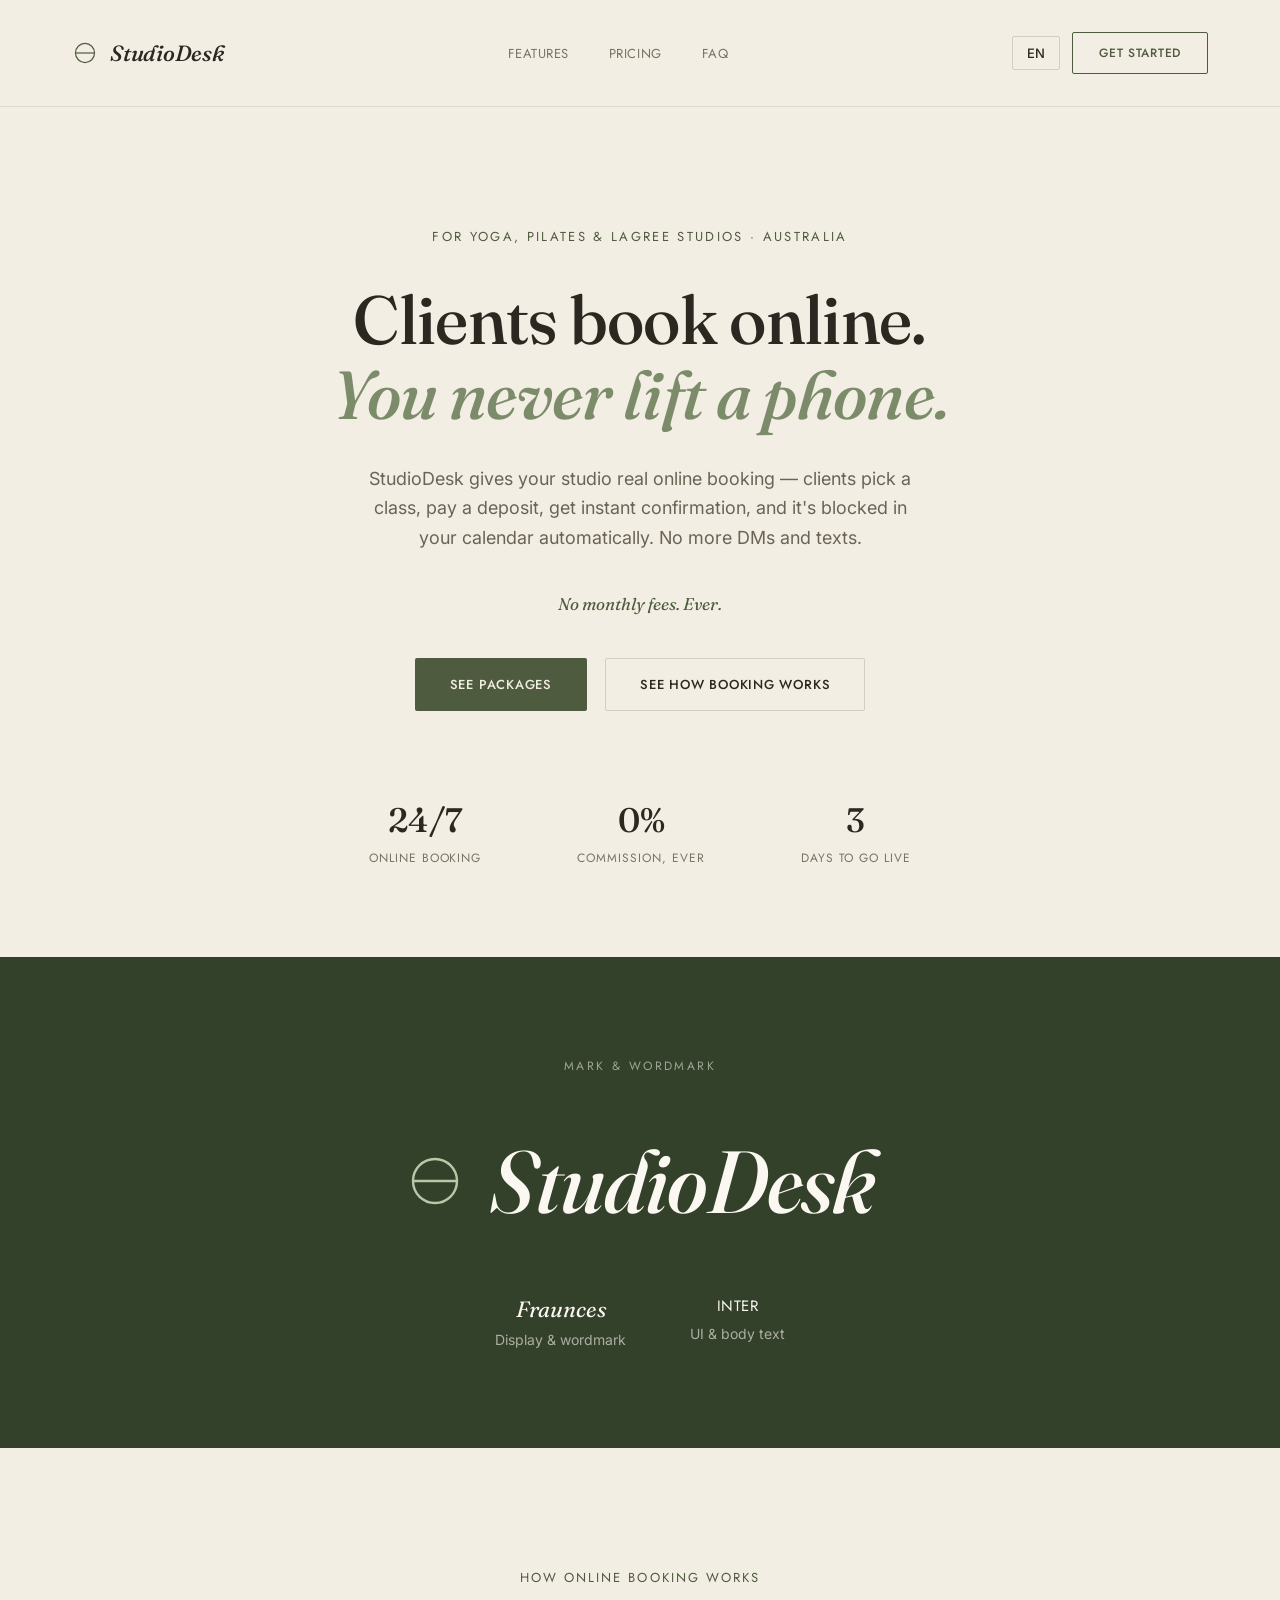
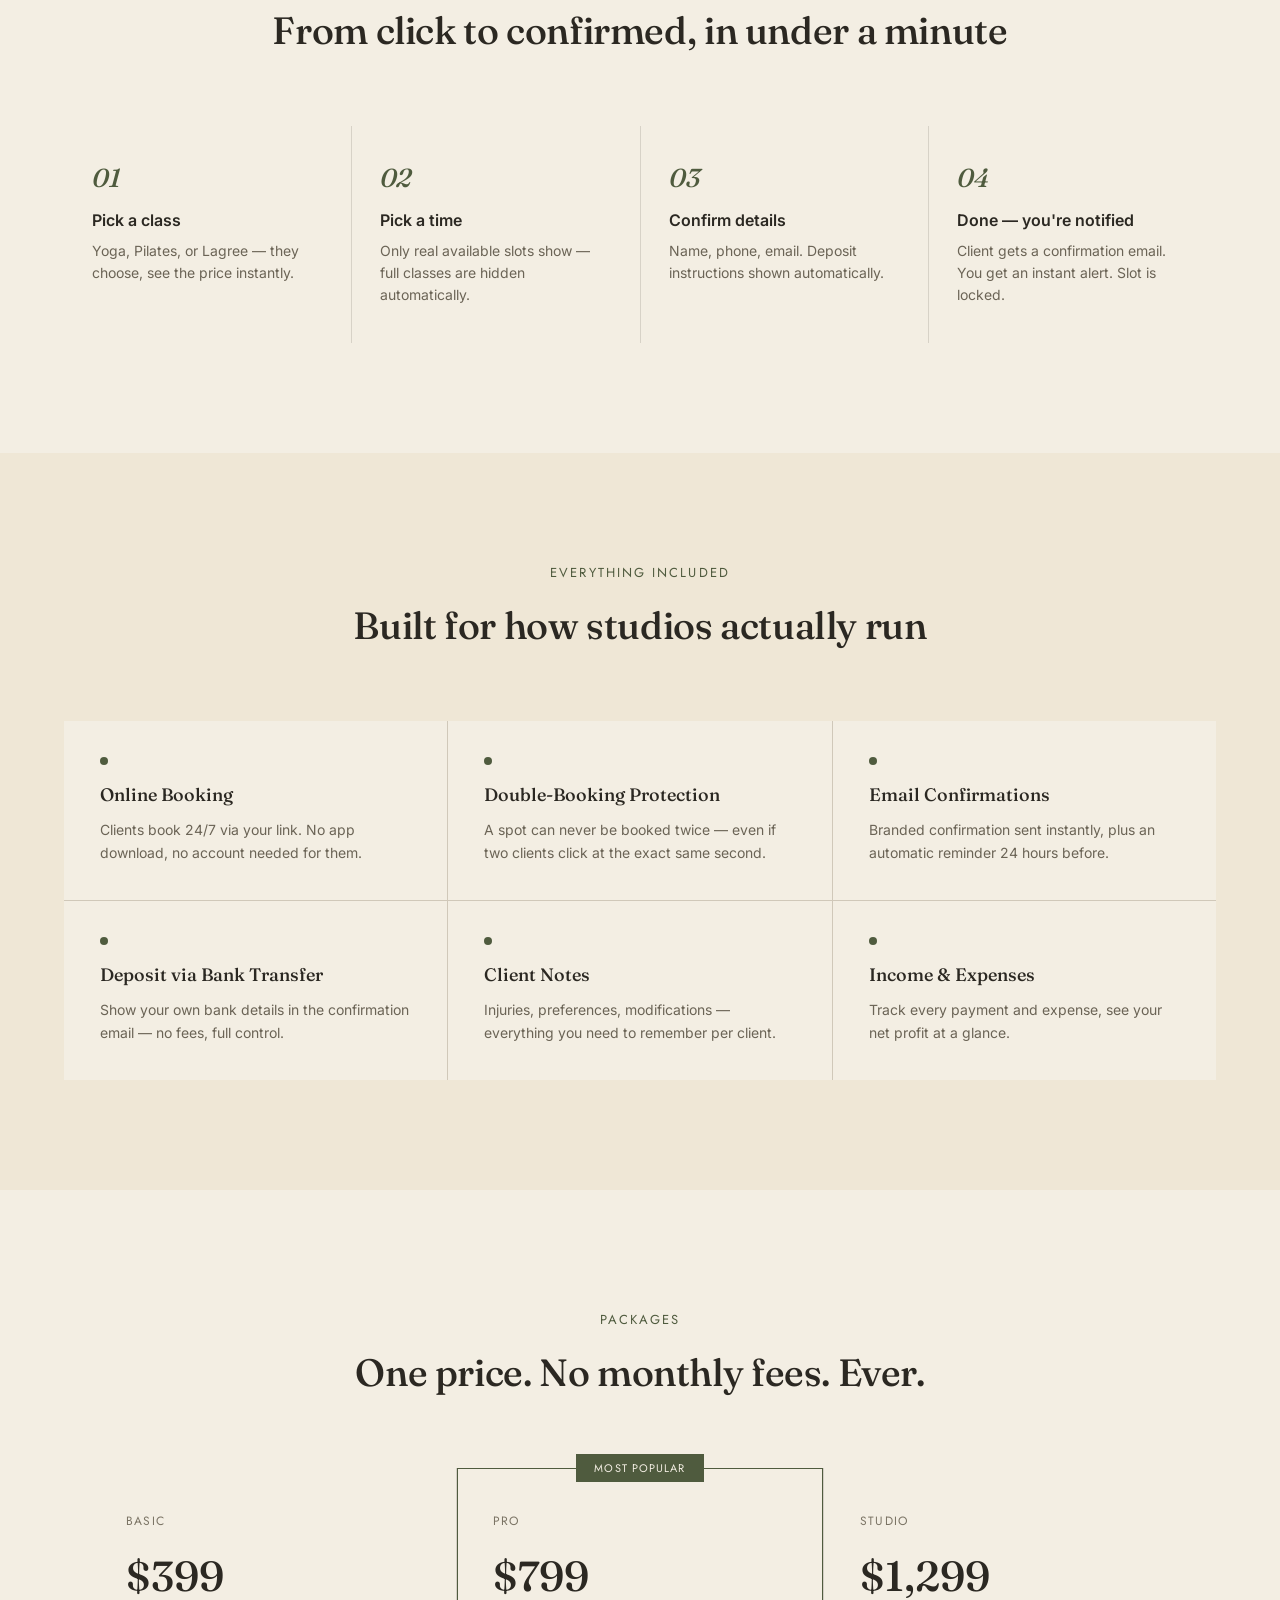
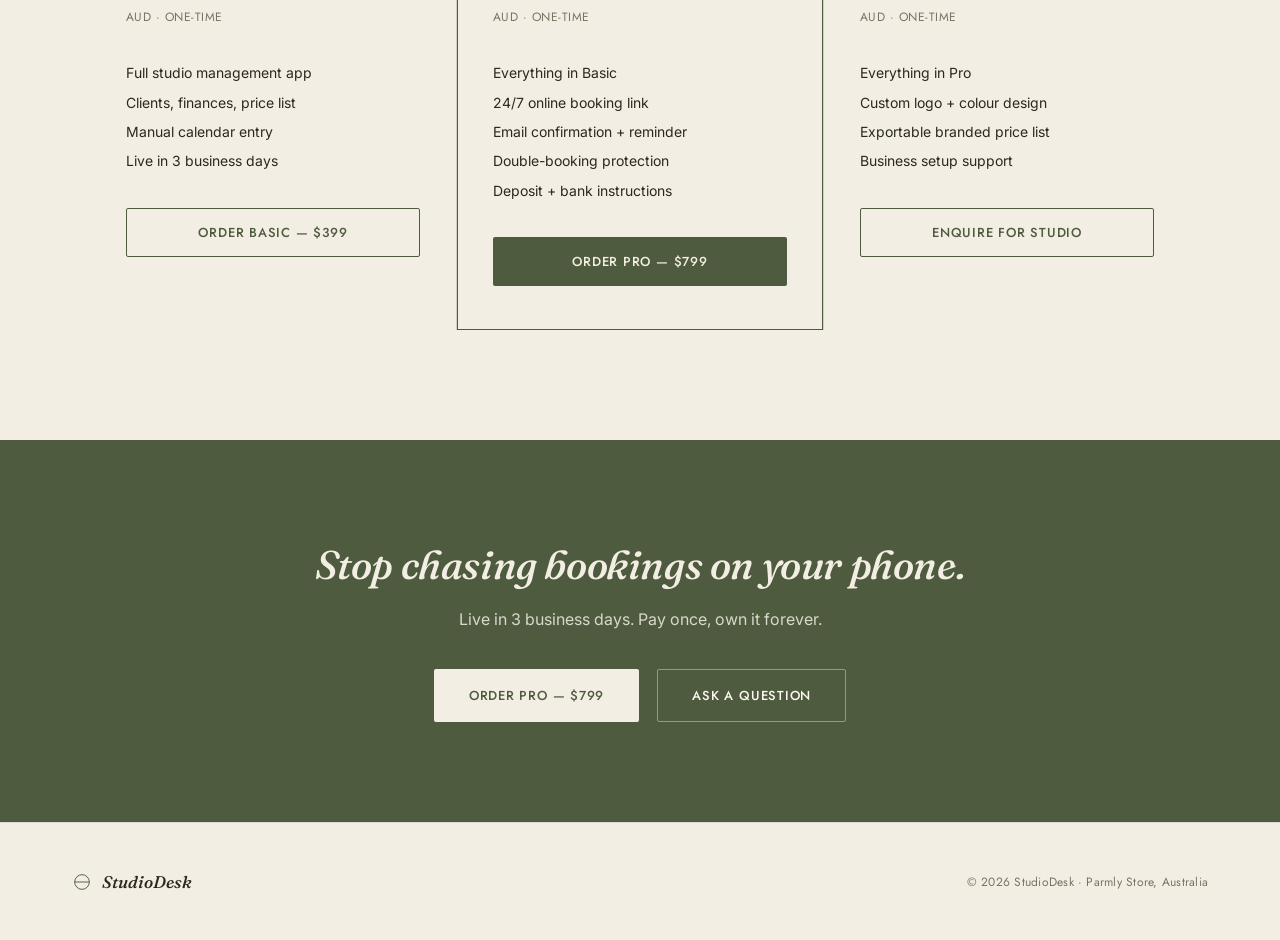
==== commit c86d66c9: "Add files via upload" ====
--- a/index.html
+++ b/index.html
@@ -1 +1,208 @@
-<!DOCTYPE html> <html lang="en"> <head> <meta charset="utf-8"> <meta name="viewport" content="width=device-width, initial-scale=1"> <title>StudioDesk — Online booking for yoga, Pilates &amp; Lagree studios</title> <meta name="description" content="StudioDesk gives your studio real online booking — clients pick a class, pay a deposit, get instant confirmation. No monthly fees, ever."> <link rel="stylesheet" href="styles.css"> <style> .locale-switch { position: relative; margin-right: 12px; } .locale-btn { display: flex; align-items: center; gap: 4px; background: transparent; border: 1px solid var(--hairline-strong); border-radius: 2px; padding: 8px 14px; font-family: var(--font-body); font-size: 13px; font-weight: 500; color: var(--ink); cursor: pointer; } .locale-menu { display: none; position: absolute; top: 38px; right: 0; background: var(--cream); border: 1px solid var(--hairline-strong); border-radius: 2px; box-shadow: 0 4px 8px rgba(20,23,26,0.06), 0 16px 32px rgba(20,23,26,0.10); overflow: hidden; min-width: 80px; z-index: 30; } .locale-switch.open .locale-menu { display: block; } .locale-menu button { display: block; width: 100%; text-align: left; padding: 10px 14px; background: transparent; border: none; font-family: var(--font-body); font-size: 13px; color: var(--ink); cursor: pointer; } .locale-menu button:hover { background: var(--band-light); } .nav-right { display: flex; align-items: center; } </style> </head> <body> <header class="nav"> <div class="nav-brand"> <svg width="26" height="26" viewBox="0 0 30 30"> <line x1="4" y1="15" x2="26" y2="15" stroke="oklch(0.32 0.05 340)" stroke-width="1.4"/> <circle cx="15" cy="15" r="11" fill="none" stroke="oklch(0.32 0.05 340)" stroke-width="1.4"/> </svg> <div class="nav-wordmark">StudioDesk</div> </div> <nav class="nav-links"> <a href="#features" data-i18n="nav_features">Features</a> <a href="#pricing" data-i18n="nav_pricing">Pricing</a> <a href="#faq" data-i18n="nav_faq">FAQ</a> </nav> <div class="nav-right"> <div class="locale-switch" id="localeSwitch"> <button class="locale-btn" id="localeBtn" aria-haspopup="true" aria-expanded="false">EN</button> <div class="locale-menu"> <button data-locale="en">EN</button> <button data-locale="zh-hant">繁</button> <button data-locale="zh-hans">简</button> </div> </div> <a class="btn btn-outline btn-sm" href="#pricing" data-i18n="nav_get_started">Get Started</a> </div> </header> <section class="hero"> <div class="eyebrow" data-i18n="eyebrow">For yoga, Pilates &amp; Lagree studios · Australia</div> <h1><span data-i18n="h1_line1">Clients book online.</span><br><span class="accent" data-i18n="h1_line2">You never lift a phone.</span></h1> <p class="hero-body" data-i18n="hero_body">StudioDesk gives your studio real online booking — clients pick a class, pay a deposit, get instant confirmation, and it's blocked in your calendar automatically. No more DMs and texts.</p> <div class="hero-noline" data-i18n="hero_noline">No monthly fees. Ever.</div> <div class="hero-actions"> <a class="btn btn-filled" href="#pricing" data-i18n="hero_btn1">See Packages</a> <a class="btn btn-outline-light" href="#how" data-i18n="hero_btn2">See How Booking Works</a> </div> <div class="hero-stats"> <div> <div class="stat-num">24/7</div> <div class="stat-label" data-i18n="stat1">Online booking</div> </div> <div> <div class="stat-num">0%</div> <div class="stat-label" data-i18n="stat2">Commission, ever</div> </div> <div> <div class="stat-num">3</div> <div class="stat-label" data-i18n="stat3">Days to go live</div> </div> </div> </section> <section class="logo-band"> <div class="logo-band-label" data-i18n="logo_label">Mark &amp; wordmark</div> <div class="logo-band-mark"> <svg width="60" height="60" viewBox="0 0 30 30"> <line x1="4" y1="15" x2="26" y2="15" stroke="oklch(0.78 0.08 340)" stroke-width="1.2"/> <circle cx="15" cy="15" r="11" fill="none" stroke="oklch(0.78 0.08 340)" stroke-width="1.2"/> </svg> <div class="logo-band-wordmark">StudioDesk</div> </div> <div class="logo-band-types"> <div> <div class="type-name">Fraunces</div> <div data-i18n="logo_type1">Display &amp; wordmark</div> </div> <div> <div class="type-name sans">Inter</div> <div data-i18n="logo_type2">UI &amp; body text</div> </div> </div> </section> <section id="how" class="how"> <div class="section-head"> <div class="section-eyebrow" data-i18n="how_eyebrow">How online booking works</div> <h2 data-i18n="how_h2">From click to confirmed, in under a minute</h2> </div> <div class="how-grid"> <div class="how-cell"> <div class="how-num">01</div> <h3 data-i18n="how1_h">Pick a class</h3> <p data-i18n="how1_p">Yoga, Pilates, or Lagree — they choose, see the price instantly.</p> </div> <div class="how-cell"> <div class="how-num">02</div> <h3 data-i18n="how2_h">Pick a time</h3> <p data-i18n="how2_p">Only real available slots show — full classes are hidden automatically.</p> </div> <div class="how-cell"> <div class="how-num">03</div> <h3 data-i18n="how3_h">Confirm details</h3> <p data-i18n="how3_p">Name, phone, email. Deposit instructions shown automatically.</p> </div> <div class="how-cell"> <div class="how-num">04</div> <h3 data-i18n="how4_h">Done — you're notified</h3> <p data-i18n="how4_p">Client gets a confirmation email. You get an instant alert. Slot is locked.</p> </div> </div> </section> <section id="features" class="features"> <div class="section-head"> <div class="section-eyebrow" data-i18n="feat_eyebrow">Everything included</div> <h2 data-i18n="feat_h2">Built for how studios actually run</h2> </div> <div class="features-grid"> <div class="feature-cell"> <h3 data-i18n="feat1_h">Online Booking</h3> <p data-i18n="feat1_p">Clients book 24/7 via your link. No app download, no account needed for them.</p> </div> <div class="feature-cell"> <h3 data-i18n="feat2_h">Double-Booking Protection</h3> <p data-i18n="feat2_p">A spot can never be booked twice — even if two clients click at the exact same second.</p> </div> <div class="feature-cell"> <h3 data-i18n="feat3_h">Email Confirmations</h3> <p data-i18n="feat3_p">Branded confirmation sent instantly, plus an automatic reminder 24 hours before.</p> </div> <div class="feature-cell"> <h3 data-i18n="feat4_h">Deposit via Bank Transfer</h3> <p data-i18n="feat4_p">Show your own bank details in the confirmation email — no fees, full control.</p> </div> <div class="feature-cell"> <h3 data-i18n="feat5_h">Client Notes</h3> <p data-i18n="feat5_p">Injuries, preferences, modifications — everything you need to remember per client.</p> </div> <div class="feature-cell"> <h3 data-i18n="feat6_h">Income &amp; Expenses</h3> <p data-i18n="feat6_p">Track every payment and expense, see your net profit at a glance.</p> </div> </div> </section> <section id="pricing" class="pricing"> <div class="section-head"> <div class="section-eyebrow" data-i18n="pricing_eyebrow">Packages</div> <h2 data-i18n="pricing_h2">One price. No monthly fees. Ever.</h2> </div> <div class="pricing-grid"> <div class="plan"> <div class="plan-name" data-i18n="plan1_name">Basic</div> <div class="plan-price">$399</div> <div class="plan-note" data-i18n="plan_note">AUD · one-time</div> <div class="plan-features" data-i18n="plan1_features">Full studio management app<br>Clients, finances, price list<br>Manual calendar entry<br>Live in 3 business days</div> <a class="btn btn-outline plan-cta" href="mailto:account@ollieconsult.com?subject=StudioDesk%20Basic" data-i18n="plan1_cta">Order Basic — $399</a> </div> <div class="plan plan-popular"> <div class="popular-badge"><span data-i18n="most_popular">Most Popular</span></div> <div class="plan-name" data-i18n="plan2_name">Pro</div> <div class="plan-price">$799</div> <div class="plan-note" data-i18n="plan_note">AUD · one-time</div> <div class="plan-features" data-i18n="plan2_features">Everything in Basic<br>24/7 online booking link<br>Email confirmation + reminder<br>Double-booking protection<br>Deposit + bank instructions</div> <a class="btn btn-filled plan-cta" href="mailto:account@ollieconsult.com?subject=StudioDesk%20Pro" data-i18n="plan2_cta">Order Pro — $799</a> </div> <div class="plan"> <div class="plan-name" data-i18n="plan3_name">Studio</div> <div class="plan-price">$1,299</div> <div class="plan-note" data-i18n="plan_note">AUD · one-time</div> <div class="plan-features" data-i18n="plan3_features">Everything in Pro<br>Custom logo + colour design<br>Exportable branded price list<br>Business setup support</div> <a class="btn btn-outline plan-cta" href="mailto:account@ollieconsult.com?subject=StudioDesk%20Studio%20Enquiry" data-i18n="plan3_cta">Enquire for Studio</a> </div> </div> </section> <section class="cta-band"> <h2 data-i18n="cta_h">Stop chasing bookings on your phone.</h2> <p data-i18n="cta_p">Live in 3 business days. Pay once, own it forever.</p> <div class="hero-actions"> <a class="btn btn-filled" style="background:var(--cream); color:var(--plum);" href="#pricing" data-i18n="cta_btn1">Order Pro — $799</a> <a class="btn btn-outline-onband" href="mailto:account@ollieconsult.com?subject=StudioDesk%20Question" data-i18n="cta_btn2">Ask a Question</a> </div> </section> <footer class="footer"> <div class="footer-brand"> <svg width="20" height="20" viewBox="0 0 30 30"> <line x1="4" y1="15" x2="26" y2="15" stroke="oklch(0.28 0.05 340)" stroke-width="1.2"/> <circle cx="15" cy="15" r="11" fill="none" stroke="oklch(0.28 0.05 340)" stroke-width="1.2"/> </svg> <div class="footer-wordmark">StudioDesk</div> </div> <div class="footer-copy" data-i18n="footer_copy">© 2026 StudioDesk · Parmly Store, Sydney &amp; Hong Kong</div> </footer> <script> var translations = { en: { nav_features: "Features", nav_pricing: "Pricing", nav_faq: "FAQ", nav_get_started: "Get Started", eyebrow: "For yoga, Pilates &amp; Lagree studios \u00b7 Australia", h1_line1: "Clients book online.", h1_line2: "You never lift a phone.", hero_body: "StudioDesk gives your studio real online booking \u2014 clients pick a class, pay a deposit, get instant confirmation, and it's blocked in your calendar automatically. No more DMs and texts.", hero_noline: "No monthly fees. Ever.", hero_btn1: "See Packages", hero_btn2: "See How Booking Works", stat1: "Online booking", stat2: "Commission, ever", stat3: "Days to go live", logo_label: "Mark &amp; wordmark", logo_type1: "Display &amp; wordmark", logo_type2: "UI &amp; body text", how_eyebrow: "How online booking works", how_h2: "From click to confirmed, in under a minute", how1_h: "Pick a class", how1_p: "Yoga, Pilates, or Lagree \u2014 they choose, see the price instantly.", how2_h: "Pick a time", how2_p: "Only real available slots show \u2014 full classes are hidden automatically.", how3_h: "Confirm details", how3_p: "Name, phone, email. Deposit instructions shown automatically.", how4_h: "Done \u2014 you're notified", how4_p: "Client gets a confirmation email. You get an instant alert. Slot is locked.", feat_eyebrow: "Everything included", feat_h2: "Built for how studios actually run", feat1_h: "Online Booking", feat1_p: "Clients book 24/7 via your link. No app download, no account needed for them.", feat2_h: "Double-Booking Protection", feat2_p: "A spot can never be booked twice \u2014 even if two clients click at the exact same second.", feat3_h: "Email Confirmations", feat3_p: "Branded confirmation sent instantly, plus an automatic reminder 24 hours before.", feat4_h: "Deposit via Bank Transfer", feat4_p: "Show your own bank details in the confirmation email \u2014 no fees, full control.", feat5_h: "Client Notes", feat5_p: "Injuries, preferences, modifications \u2014 everything you need to remember per client.", feat6_h: "Income &amp; Expenses", feat6_p: "Track every payment and expense, see your net profit at a glance.", pricing_eyebrow: "Packages", pricing_h2: "One price. No monthly fees. Ever.", plan1_name: "Basic", plan2_name: "Pro", plan3_name: "Studio", plan_note: "AUD \u00b7 one-time", most_popular: "Most Popular", plan1_features: "Full studio management app<br>Clients, finances, price list<br>Manual calendar entry<br>Live in 3 business days", plan2_features: "Everything in Basic<br>24/7 online booking link<br>Email confirmation + reminder<br>Double-booking protection<br>Deposit + bank instructions", plan3_features: "Everything in Pro<br>Custom logo + colour design<br>Exportable branded price list<br>Business setup support", plan1_cta: "Order Basic \u2014 $399", plan2_cta: "Order Pro \u2014 $799", plan3_cta: "Enquire for Studio", cta_h: "Stop chasing bookings on your phone.", cta_p: "Live in 3 business days. Pay once, own it forever.", cta_btn1: "Order Pro \u2014 $799", cta_btn2: "Ask a Question", footer_copy: "\u00a9 2026 StudioDesk \u00b7 Parmly Store, Sydney &amp; Hong Kong" }, "zh-hant": { nav_features: "\u529f\u80fd", nav_pricing: "\u50f9\u683c", nav_faq: "\u5e38\u898b\u554f\u984c", nav_get_started: "\u958b\u59cb\u4f7f\u7528", eyebrow: "\u745c\u4f3d\u3001\u76ae\u62c9\u63d0\u65af\u8207Lagree\u5de5\u4f5c\u5ba4\u5c08\u7528\u30fb\u6fb3\u6d32", h1_line1: "\u5ba2\u4eba\u81ea\u5df1\u5728\u7dda\u9810\u7d04\u3002", h1_line2: "\u4f60\u4e0d\u7528\u518d\u63a5\u96fb\u8a71\u3002", hero_body: "StudioDesk \u8b93\u4f60\u7684\u5de5\u4f5c\u5ba4\u5be6\u73fe\u771f\u6b63\u7684\u7dda\u4e0a\u9810\u7d04\u2014\u2014\u5ba2\u4eba\u9078\u8ab2\u7a0b\u3001\u4ed8\u8a02\u91d1\u3001\u5373\u6642\u7372\u5f97\u78ba\u8a8d\uff0c\u7cfb\u7d71\u81ea\u52d5\u9396\u5b9a\u4f60\u7684\u65e5\u66c6\u3002\u4e0d\u7528\u518d\u56de\u5fae\u4fe1\u548c\u77ed\u8a0a\u3002", hero_noline: "\u6c92\u6709\u6708\u8cbb\uff0c\u6c38\u9060\u6c92\u6709\u3002", hero_btn1: "\u67e5\u770b\u65b9\u6848", hero_btn2: "\u4e86\u89e3\u9810\u7d04\u6d41\u7a0b", stat1: "\u7dda\u4e0a\u9810\u7d04", stat2: "\u6c38\u4e0d\u6536\u53d6\u4f63\u91d1", stat3: "\u5929\u5167\u4e0a\u7dda", logo_label: "\u6a19\u8a8c\u8207\u5b57\u6a19", logo_type1: "\u6a19\u984c\u8207\u5b57\u6a19", logo_type2: "\u4ecb\u9762\u8207\u5167\u6587", how_eyebrow: "\u7dda\u4e0a\u9810\u7d04\u5982\u4f55\u904b\u4f5c", how_h2: "\u5f9e\u9ede\u64ca\u5230\u78ba\u8a8d\uff0c\u4e0d\u5230\u4e00\u5206\u9418", how1_h: "\u9078\u8ab2\u7a0b", how1_p: "\u745c\u4f3d\u3001\u76ae\u62c9\u63d0\u65af\u6216Lagree\u2014\u2014\u5ba2\u4eba\u81ea\u9078\uff0c\u5373\u6642\u770b\u5230\u50f9\u683c\u3002", how2_h: "\u9078\u6642\u9593", how2_p: "\u53ea\u986f\u793a\u771f\u6b63\u6709\u7a7a\u7684\u6642\u6bb5\uff0c\u984d\u6eff\u7684\u8ab2\u7a0b\u81ea\u52d5\u96b1\u85cf\u3002", how3_h: "\u78ba\u8a8d\u8cc7\u6599", how3_p: "\u59d3\u540d\u3001\u96fb\u8a71\u3001\u96fb\u90f5\u3002\u8a02\u91d1\u8aaa\u660e\u81ea\u52d5\u986f\u793a\u3002", how4_h: "\u5b8c\u6210\u2014\u2014\u4f60\u6703\u6536\u5230\u901a\u77e5", how4_p: "\u5ba2\u4eba\u6536\u5230\u78ba\u8a8d\u96fb\u90f5\uff0c\u4f60\u5373\u6642\u6536\u5230\u63d0\u9192\uff0c\u6642\u6bb5\u5df2\u9396\u5b9a\u3002", feat_eyebrow: "\u5168\u90e8\u529f\u80fd\u9f4a\u5099", feat_h2: "\u70ba\u5de5\u4f5c\u5ba4\u5be6\u969b\u904b\u4f5c\u800c\u8a2d\u8a08", feat1_h: "\u7dda\u4e0a\u9810\u7d04", feat1_p: "\u5ba2\u4eba\u53ef\u900f\u904e\u9023\u7d5024\u5c0f\u6642\u9810\u7d04\uff0c\u4e0d\u7528\u4e0b\u8f09\u61c9\u7528\u7a0b\u5f0f\uff0c\u4e5f\u4e0d\u7528\u8a3b\u518a\u5e33\u6236\u3002", feat2_h: "\u9632\u6b62\u91cd\u8907\u9810\u7d04", feat2_p: "\u540c\u4e00\u6642\u6bb5\u7d55\u4e0d\u6703\u88ab\u9810\u7d04\u5169\u6b21\u2014\u2014\u5373\u4f7f\u5169\u4f4d\u5ba2\u4eba\u540c\u6642\u9ede\u64ca\u3002", feat3_h: "\u96fb\u90f5\u78ba\u8a8d", feat3_p: "\u5373\u6642\u767c\u9001\u54c1\u724c\u78ba\u8a8d\u4fe1\uff0c\u4e26\u572824\u5c0f\u6642\u524d\u81ea\u52d5\u767c\u9001\u63d0\u9192\u3002", feat4_h: "\u9280\u884c\u8f49\u5e33\u8a02\u91d1", feat4_p: "\u5728\u78ba\u8a8d\u96fb\u90f5\u4e2d\u986f\u793a\u4f60\u81ea\u5df1\u7684\u9280\u884c\u8cc7\u6599\u2014\u2014\u7121\u624b\u7e8c\u8cbb\uff0c\u5b8c\u5168\u81ea\u4e3b\u3002", feat5_h: "\u5ba2\u6236\u5099\u8a3b", feat5_p: "\u50b7\u60a3\u3001\u504f\u597d\u3001\u8abf\u6574\u2014\u2014\u8a18\u9304\u6bcf\u4f4d\u5ba2\u6236\u7684\u6240\u6709\u9700\u8981\u3002", feat6_h: "\u6536\u652f\u7ba1\u7406", feat6_p: "\u8a18\u9304\u6bcf\u7b46\u6536\u5165\u548c\u652f\u51fa\uff0c\u4e00\u76ee\u4e86\u7136\u6de8\u5229\u6f64\u3002", pricing_eyebrow: "\u65b9\u6848", pricing_h2: "\u55ae\u4e00\u50f9\u9322\uff0c\u6c92\u6709\u6708\u8cbb\uff0c\u6c38\u9060\u6c92\u6709\u3002", plan1_name: "\u57fa\u672c\u7248", plan2_name: "\u5c08\u696d\u7248", plan3_name: "\u5de5\u4f5c\u5ba4\u7248", plan_note: "\u6fb3\u5143\u30fb\u4e00\u6b21\u6027", most_popular: "\u6700\u53d7\u6b61\u8fce", plan1_features: "\u5b8c\u6574\u5de5\u4f5c\u5ba4\u7ba1\u7406\u61c9\u7528<br>\u5ba2\u6236\u3001\u8ca1\u52d9\u3001\u50f9\u76ee\u8868<br>\u624b\u52d5\u65e5\u66c6\u8f38\u5165<br>3\u500b\u5de5\u4f5c\u65e5\u5167\u4e0a\u7dda", plan2_features: "\u5305\u542b\u57fa\u672c\u7248\u5168\u90e8\u529f\u80fd<br>24\u5c0f\u6642\u7dda\u4e0a\u9810\u7d04\u9023\u7d50<br>\u96fb\u90f5\u78ba\u8a8d+\u63d0\u9192<br>\u9632\u6b62\u91cd\u8907\u9810\u7d04<br>\u8a02\u91d1+\u9280\u884c\u8f49\u5e33\u8aaa\u660e", plan3_features: "\u5305\u542b\u5c08\u696d\u7248\u5168\u90e8\u529f\u80fd<br>\u81ea\u8a02\u6a19\u8a8c+\u8272\u5f69\u8a2d\u8a08<br>\u53ef\u532f\u51fa\u54c1\u724c\u50f9\u76ee\u8868<br>\u696d\u52d9\u8a2d\u7f6e\u652f\u63f4", plan1_cta: "\u8a02\u8cfc\u57fa\u672c\u7248 \u2014 $399", plan2_cta: "\u8a02\u8cfc\u5c08\u696d\u7248 \u2014 $799", plan3_cta: "\u67e5\u8a62\u5de5\u4f5c\u5ba4\u7248", cta_h: "\u5225\u518d\u7528\u624b\u6a5f\u8ffd\u8e64\u9810\u7d04\u4e86\u3002", cta_p: "3\u500b\u5de5\u4f5c\u65e5\u5167\u4e0a\u7dda\u3002\u4e00\u6b21\u4ed8\u6b3e\uff0c\u6c38\u4e45\u64c1\u6709\u3002", cta_btn1: "\u8a02\u8cfc\u5c08\u696d\u7248 \u2014 $799", cta_btn2: "\u6709\u554f\u984c\uff1f\u554f\u6211\u5011", footer_copy: "\u00a9 2026 StudioDesk\u30fbParmly Store\uff0c\u60df\u5c3c\u8207\u9999\u6e2f" }, "zh-hans": { nav_features: "\u529f\u80fd", nav_pricing: "\u4ef7\u683c", nav_faq: "\u5e38\u89c1\u95ee\u9898", nav_get_started: "\u5f00\u59cb\u4f7f\u7528", eyebrow: "\u745c\u4f3d\u3001\u666e\u62c9\u63d0\u4e0eLagree\u5de5\u4f5c\u5ba4\u4e13\u7528\u30fb\u6fb3\u6d32", h1_line1: "\u5ba2\u4eba\u81ea\u5df1\u5728\u7ebf\u9884\u7ea6\u3002", h1_line2: "\u4f60\u4e0d\u7528\u518d\u63a5\u7535\u8bdd\u3002", hero_body: "StudioDesk \u8ba9\u4f60\u7684\u5de5\u4f5c\u5ba4\u5b9e\u73b0\u771f\u6b63\u7684\u7ebf\u4e0a\u9884\u7ea6\u2014\u2014\u5ba2\u4eba\u9009\u8bfe\u7a0b\u3001\u4ed8\u5b9a\u91d1\u3001\u5373\u65f6\u83b7\u5f97\u786e\u8ba4\uff0c\u7cfb\u7edf\u81ea\u52a8\u9501\u5b9a\u4f60\u7684\u65e5\u5386\u3002\u4e0d\u7528\u518d\u56de\u5fae\u4fe1\u548c\u77ed\u4fe1\u3002", hero_noline: "\u6ca1\u6709\u6708\u8d39\uff0c\u6c38\u8fdc\u6ca1\u6709\u3002", hero_btn1: "\u67e5\u770b\u65b9\u6848", hero_btn2: "\u4e86\u89e3\u9884\u7ea6\u6d41\u7a0b", stat1: "\u7ebf\u4e0a\u9884\u7ea6", stat2: "\u6c38\u4e0d\u6536\u53d6\u4f63\u91d1", stat3: "\u5929\u5185\u4e0a\u7ebf", logo_label: "\u6807\u5fd7\u4e0e\u5b57\u6807", logo_type1: "\u6807\u9898\u4e0e\u5b57\u6807", logo_type2: "\u754c\u9762\u4e0e\u5185\u6587", how_eyebrow: "\u7ebf\u4e0a\u9884\u7ea6\u5982\u4f55\u8fd0\u4f5c", how_h2: "\u4ece\u70b9\u51fb\u5230\u786e\u8ba4\uff0c\u4e0d\u5230\u4e00\u5206\u949f", how1_h: "\u9009\u8bfe\u7a0b", how1_p: "\u745c\u4f3d\u3001\u666e\u62c9\u63d0\u6216Lagree\u2014\u2014\u5ba2\u4eba\u81ea\u9009\uff0c\u5373\u65f6\u770b\u5230\u4ef7\u683c\u3002", how2_h: "\u9009\u65f6\u95f4", how2_p: "\u53ea\u663e\u793a\u771f\u6b63\u6709\u7a7a\u7684\u65f6\u6bb5\uff0c\u6ee1\u5458\u7684\u8bfe\u7a0b\u81ea\u52a8\u9690\u85cf\u3002", how3_h: "\u786e\u8ba4\u4fe1\u606f", how3_p: "\u59d3\u540d\u3001\u7535\u8bdd\u3001\u90ae\u7bb1\u3002\u5b9a\u91d1\u8bf4\u660e\u81ea\u52a8\u663e\u793a\u3002", how4_h: "\u5b8c\u6210\u2014\u2014\u4f60\u4f1a\u6536\u5230\u901a\u77e5", how4_p: "\u5ba2\u4eba\u6536\u5230\u786e\u8ba4\u90ae\u4ef6\uff0c\u4f60\u5373\u65f6\u6536\u5230\u63d0\u9192\uff0c\u65f6\u6bb5\u5df2\u9501\u5b9a\u3002", feat_eyebrow: "\u5168\u90e8\u529f\u80fd\u9f50\u5907", feat_h2: "\u4e3a\u5de5\u4f5c\u5ba4\u5b9e\u9645\u8fd0\u4f5c\u800c\u8bbe\u8ba1", feat1_h: "\u7ebf\u4e0a\u9884\u7ea6", feat1_p: "\u5ba2\u4eba\u53ef\u901a\u8fc7\u94fe\u63a524\u5c0f\u65f6\u9884\u7ea6\uff0c\u4e0d\u7528\u4e0b\u8f7d\u5e94\u7528\uff0c\u4e5f\u4e0d\u7528\u6ce8\u518c\u8d26\u6237\u3002", feat2_h: "\u9632\u6b62\u91cd\u590d\u9884\u7ea6", feat2_p: "\u540c\u4e00\u65f6\u6bb5\u7edd\u4e0d\u4f1a\u88ab\u9884\u7ea6\u4e24\u6b21\u2014\u2014\u5373\u4f7f\u4e24\u4f4d\u5ba2\u4eba\u540c\u65f6\u70b9\u51fb\u3002", feat3_h: "\u90ae\u4ef6\u786e\u8ba4", feat3_p: "\u5373\u65f6\u53d1\u9001\u54c1\u724c\u786e\u8ba4\u90ae\u4ef6\uff0c\u5e76\u572824\u5c0f\u65f6\u524d\u81ea\u52a8\u53d1\u9001\u63d0\u9192\u3002", feat4_h: "\u94f6\u884c\u8f6c\u8d26\u5b9a\u91d1", feat4_p: "\u5728\u786e\u8ba4\u90ae\u4ef6\u4e2d\u663e\u793a\u4f60\u81ea\u5df1\u7684\u94f6\u884c\u4fe1\u606f\u2014\u2014\u65e0\u624b\u7eed\u8d39\uff0c\u5b8c\u5168\u81ea\u4e3b\u3002", feat5_h: "\u5ba2\u6237\u5907\u6ce8", feat5_p: "\u4f24\u75c5\u3001\u504f\u597d\u3001\u8c03\u6574\u2014\u2014\u8bb0\u5f55\u6bcf\u4f4d\u5ba2\u6237\u7684\u6240\u6709\u9700\u8981\u3002", feat6_h: "\u6536\u652f\u7ba1\u7406", feat6_p: "\u8bb0\u5f55\u6bcf\u7b14\u6536\u5165\u548c\u652f\u51fa\uff0c\u4e00\u76ee\u4e86\u7136\u51c0\u5229\u6da6\u3002", pricing_eyebrow: "\u65b9\u6848", pricing_h2: "\u5355\u4e00\u4ef7\u683c\uff0c\u6ca1\u6709\u6708\u8d39\uff0c\u6c38\u8fdc\u6ca1\u6709\u3002", plan1_name: "\u57fa\u7840\u7248", plan2_name: "\u4e13\u4e1a\u7248", plan3_name: "\u5de5\u4f5c\u5ba4\u7248", plan_note: "\u6fb3\u5143\u30fb\u4e00\u6b21\u6027", most_popular: "\u6700\u53d7\u6b22\u8fce", plan1_features: "\u5b8c\u6574\u5de5\u4f5c\u5ba4\u7ba1\u7406\u5e94\u7528<br>\u5ba2\u6237\u3001\u8d22\u52a1\u3001\u4ef7\u76ee\u8868<br>\u624b\u52a8\u65e5\u5386\u8f93\u5165<br>3\u4e2a\u5de5\u4f5c\u65e5\u5185\u4e0a\u7ebf", plan2_features: "\u5305\u542b\u57fa\u7840\u7248\u5168\u90e8\u529f\u80fd<br>24\u5c0f\u65f6\u7ebf\u4e0a\u9884\u7ea6\u94fe\u63a5<br>\u90ae\u4ef6\u786e\u8ba4+\u63d0\u9192<br>\u9632\u6b62\u91cd\u590d\u9884\u7ea6<br>\u5b9a\u91d1+\u94f6\u884c\u8f6c\u8d26\u8bf4\u660e", plan3_features: "\u5305\u542b\u4e13\u4e1a\u7248\u5168\u90e8\u529f\u80fd<br>\u81ea\u5b9a\u4e49\u6807\u5fd7+\u989c\u8272\u8bbe\u8ba1<br>\u53ef\u5bfc\u51fa\u54c1\u724c\u4ef7\u76ee\u8868<br>\u4e1a\u52a1\u8bbe\u7f6e\u652f\u6301", plan1_cta: "\u8ba2\u8d2d\u57fa\u7840\u7248 \u2014 $399", plan2_cta: "\u8ba2\u8d2d\u4e13\u4e1a\u7248 \u2014 $799", plan3_cta: "\u54a8\u8be2\u5de5\u4f5c\u5ba4\u7248", cta_h: "\u522b\u518d\u7528\u624b\u673a\u8ffd\u8e2a\u9884\u7ea6\u4e86\u3002", cta_p: "3\u4e2a\u5de5\u4f5c\u65e5\u5185\u4e0a\u7ebf\u3002\u4e00\u6b21\u4ed8\u6b3e\uff0c\u6c38\u4e45\u62e5\u6709\u3002", cta_btn1: "\u8ba2\u8d2d\u4e13\u4e1a\u7248 \u2014 $799", cta_btn2: "\u6709\u95ee\u9898\uff1f\u95ee\u6211\u4eec", footer_copy: "\u00a9 2026 StudioDesk\u30fbParmly Store\uff0c\u6089\u5c3c\u4e0e\u9999\u6e2f" } }; function applyLocale(lang) { var dict = translations[lang] || translations.en; document.querySelectorAll('[data-i18n]').forEach(function (el) { var key = el.getAttribute('data-i18n'); if (dict[key]) el.innerHTML = dict[key]; }); var labels = { en: 'EN', 'zh-hant': '\u7e41', 'zh-hans': '\u7b80' }; document.getElementById('localeBtn').textContent = labels[lang] || 'EN'; document.documentElement.lang = lang === 'en' ? 'en' : (lang === 'zh-hant' ? 'zh-Hant' : 'zh-Hans'); try { localStorage.setItem('studiodesk_locale', lang); } catch (e) {} } var sw = document.getElementById('localeSwitch'); var btn = document.getElementById('localeBtn'); btn.addEventListener('click', function () { sw.classList.toggle('open'); btn.setAttribute('aria-expanded', sw.classList.contains('open')); }); document.addEventListener('click', function (e) { if (!sw.contains(e.target)) sw.classList.remove('open'); }); document.querySelectorAll('.locale-menu button').forEach(function (b) { b.addEventListener('click', function () { applyLocale(b.getAttribute('data-locale')); sw.classList.remove('open'); }); }); (function initLocale() { var saved = null; try { saved = localStorage.getItem('studiodesk_locale'); } catch (e) {} var path = window.location.pathname; var initial = saved || (path.indexOf('/cn/') !== -1 ? 'zh-hans' : 'en'); applyLocale(initial); })(); </script> </body> </html> 
+<!DOCTYPE html>
+<html lang="en">
+<head>
+<meta charset="utf-8">
+<meta name="viewport" content="width=device-width, initial-scale=1">
+<title>StudioDesk — Online booking for yoga, Pilates &amp; Lagree studios</title>
+<meta name="description" content="StudioDesk gives your studio real online booking — clients pick a class, pay a deposit, get instant confirmation. No monthly fees, ever.">
+<link rel="stylesheet" href="styles.css">
+<style>
+.locale-switch { position: relative; margin-right: 12px; }
+.locale-btn { display: flex; align-items: center; gap: 4px; background: transparent; border: 1px solid var(--hairline-strong); border-radius: 2px; padding: 8px 14px; font-family: var(--font-body); font-size: 13px; font-weight: 500; color: var(--ink); cursor: pointer; }
+.locale-menu { display: none; position: absolute; top: 38px; right: 0; background: var(--cream); border: 1px solid var(--hairline-strong); border-radius: 2px; box-shadow: 0 4px 8px rgba(20,23,26,0.06), 0 16px 32px rgba(20,23,26,0.10); overflow: hidden; min-width: 80px; z-index: 30; }
+.locale-switch.open .locale-menu { display: block; }
+.locale-menu button { display: block; width: 100%; text-align: left; padding: 10px 14px; background: transparent; border: none; font-family: var(--font-body); font-size: 13px; color: var(--ink); cursor: pointer; }
+.locale-menu button:hover { background: var(--band-light); }
+.nav-right { display: flex; align-items: center; }
+</style>
+</head>
+<body>
+<header class="nav">
+<div class="nav-brand">
+<svg width="26" height="26" viewBox="0 0 30 30">
+<line x1="4" y1="15" x2="26" y2="15" stroke="#4F5B3E" stroke-width="1.4"/>
+<circle cx="15" cy="15" r="11" fill="none" stroke="#4F5B3E" stroke-width="1.4"/>
+</svg>
+<div class="nav-wordmark">StudioDesk</div>
+</div>
+<nav class="nav-links">
+<a href="#features" data-i18n="nav_features">Features</a>
+<a href="#pricing" data-i18n="nav_pricing">Pricing</a>
+<a href="#faq" data-i18n="nav_faq">FAQ</a>
+</nav>
+<div class="nav-right">
+<div class="locale-switch" id="localeSwitch">
+<button class="locale-btn" id="localeBtn" aria-haspopup="true" aria-expanded="false">EN</button>
+<div class="locale-menu">
+<button data-locale="en">EN</button>
+<button data-locale="zh-hant">繁</button>
+<button data-locale="zh-hans">简</button>
+</div>
+</div>
+<a class="btn btn-outline btn-sm" href="#pricing" data-i18n="nav_get_started">Get Started</a>
+</div>
+</header>
+<section class="hero">
+<div class="eyebrow" data-i18n="eyebrow">For yoga, Pilates &amp; Lagree studios · Australia</div>
+<h1><span data-i18n="h1_line1">Clients book online.</span><br><span class="accent" data-i18n="h1_line2">You never lift a phone.</span></h1>
+<p class="hero-body" data-i18n="hero_body">StudioDesk gives your studio real online booking — clients pick a class, pay a deposit, get instant confirmation, and it's blocked in your calendar automatically. No more DMs and texts.</p>
+<div class="hero-noline" data-i18n="hero_noline">No monthly fees. Ever.</div>
+<div class="hero-actions">
+<a class="btn btn-filled" href="#pricing" data-i18n="hero_btn1">See Packages</a>
+<a class="btn btn-outline-light" href="#how" data-i18n="hero_btn2">See How Booking Works</a>
+</div>
+<div class="hero-stats">
+<div>
+<div class="stat-num">24/7</div>
+<div class="stat-label" data-i18n="stat1">Online booking</div>
+</div>
+<div>
+<div class="stat-num">0%</div>
+<div class="stat-label" data-i18n="stat2">Commission, ever</div>
+</div>
+<div>
+<div class="stat-num">3</div>
+<div class="stat-label" data-i18n="stat3">Days to go live</div>
+</div>
+</div>
+</section>
+<section class="logo-band">
+<div class="logo-band-label" data-i18n="logo_label">Mark &amp; wordmark</div>
+<div class="logo-band-mark">
+<svg width="60" height="60" viewBox="0 0 30 30">
+<line x1="4" y1="15" x2="26" y2="15" stroke="#B9C7A8" stroke-width="1.2"/>
+<circle cx="15" cy="15" r="11" fill="none" stroke="#B9C7A8" stroke-width="1.2"/>
+</svg>
+<div class="logo-band-wordmark">StudioDesk</div>
+</div>
+<div class="logo-band-types">
+<div>
+<div class="type-name">Fraunces</div>
+<div data-i18n="logo_type1">Display &amp; wordmark</div>
+</div>
+<div>
+<div class="type-name sans">Inter</div>
+<div data-i18n="logo_type2">UI &amp; body text</div>
+</div>
+</div>
+</section>
+<section id="how" class="how">
+<div class="section-head">
+<div class="section-eyebrow" data-i18n="how_eyebrow">How online booking works</div>
+<h2 data-i18n="how_h2">From click to confirmed, in under a minute</h2>
+</div>
+<div class="how-grid">
+<div class="how-cell">
+<div class="how-num">01</div>
+<h3 data-i18n="how1_h">Pick a class</h3>
+<p data-i18n="how1_p">Yoga, Pilates, or Lagree — they choose, see the price instantly.</p>
+</div>
+<div class="how-cell">
+<div class="how-num">02</div>
+<h3 data-i18n="how2_h">Pick a time</h3>
+<p data-i18n="how2_p">Only real available slots show — full classes are hidden automatically.</p>
+</div>
+<div class="how-cell">
+<div class="how-num">03</div>
+<h3 data-i18n="how3_h">Confirm details</h3>
+<p data-i18n="how3_p">Name, phone, email. Deposit instructions shown automatically.</p>
+</div>
+<div class="how-cell">
+<div class="how-num">04</div>
+<h3 data-i18n="how4_h">Done — you're notified</h3>
+<p data-i18n="how4_p">Client gets a confirmation email. You get an instant alert. Slot is locked.</p>
+</div>
+</div>
+</section>
+<section id="features" class="features">
+<div class="section-head">
+<div class="section-eyebrow" data-i18n="feat_eyebrow">Everything included</div>
+<h2 data-i18n="feat_h2">Built for how studios actually run</h2>
+</div>
+<div class="features-grid">
+<div class="feature-cell">
+<h3 data-i18n="feat1_h">Online Booking</h3>
+<p data-i18n="feat1_p">Clients book 24/7 via your link. No app download, no account needed for them.</p>
+</div>
+<div class="feature-cell">
+<h3 data-i18n="feat2_h">Double-Booking Protection</h3>
+<p data-i18n="feat2_p">A spot can never be booked twice — even if two clients click at the exact same second.</p>
+</div>
+<div class="feature-cell">
+<h3 data-i18n="feat3_h">Email Confirmations</h3>
+<p data-i18n="feat3_p">Branded confirmation sent instantly, plus an automatic reminder 24 hours before.</p>
+</div>
+<div class="feature-cell">
+<h3 data-i18n="feat4_h">Deposit via Bank Transfer</h3>
+<p data-i18n="feat4_p">Show your own bank details in the confirmation email — no fees, full control.</p>
+</div>
+<div class="feature-cell">
+<h3 data-i18n="feat5_h">Client Notes</h3>
+<p data-i18n="feat5_p">Injuries, preferences, modifications — everything you need to remember per client.</p>
+</div>
+<div class="feature-cell">
+<h3 data-i18n="feat6_h">Income &amp; Expenses</h3>
+<p data-i18n="feat6_p">Track every payment and expense, see your net profit at a glance.</p>
+</div>
+</div>
+</section>
+<section id="pricing" class="pricing">
+<div class="section-head">
+<div class="section-eyebrow" data-i18n="pricing_eyebrow">Packages</div>
+<h2 data-i18n="pricing_h2">One price. No monthly fees. Ever.</h2>
+</div>
+<div class="pricing-grid">
+<div class="plan">
+<div class="plan-name" data-i18n="plan1_name">Basic</div>
+<div class="plan-price">$399</div>
+<div class="plan-note" data-i18n="plan_note">AUD · one-time</div>
+<div class="plan-features" data-i18n="plan1_features">Full studio management app<br>Clients, finances, price list<br>Manual calendar entry<br>Live in 3 business days</div>
+<a class="btn btn-outline plan-cta" href="https://buy.stripe.com/00wcN5bWkecp3a5c4I6c000" data-i18n="plan1_cta">Order Basic — $399</a>
+</div>
+<div class="plan plan-popular">
+<div class="popular-badge"><span data-i18n="most_popular">Most Popular</span></div>
+<div class="plan-name" data-i18n="plan2_name">Pro</div>
+<div class="plan-price">$799</div>
+<div class="plan-note" data-i18n="plan_note">AUD · one-time</div>
+<div class="plan-features" data-i18n="plan2_features">Everything in Basic<br>24/7 online booking link<br>Email confirmation + reminder<br>Double-booking protection<br>Deposit + bank instructions</div>
+<a class="btn btn-filled plan-cta" href="https://buy.stripe.com/cNi3cv3pO9W9261b0E6c001" data-i18n="plan2_cta">Order Pro — $799</a>
+</div>
+<div class="plan">
+<div class="plan-name" data-i18n="plan3_name">Studio</div>
+<div class="plan-price">$1,299</div>
+<div class="plan-note" data-i18n="plan_note">AUD · one-time</div>
+<div class="plan-features" data-i18n="plan3_features">Everything in Pro<br>Custom logo + colour design<br>Exportable branded price list<br>Business setup support</div>
+<a class="btn btn-outline plan-cta" href="mailto:account@ollieconsult.com?subject=StudioDesk%20Studio%20Enquiry" data-i18n="plan3_cta">Enquire for Studio</a>
+</div>
+</div>
+</section>
+<section class="cta-band">
+<h2 data-i18n="cta_h">Stop chasing bookings on your phone.</h2>
+<p data-i18n="cta_p">Live in 3 business days. Pay once, own it forever.</p>
+<div class="hero-actions">
+<a class="btn btn-filled" style="background:var(--cream); color:var(--plum);" href="#pricing" data-i18n="cta_btn1">Order Pro — $799</a>
+<a class="btn btn-outline-onband" href="mailto:account@ollieconsult.com?subject=StudioDesk%20Question" data-i18n="cta_btn2">Ask a Question</a>
+</div>
+</section>
+<footer class="footer">
+<div class="footer-brand">
+<svg width="20" height="20" viewBox="0 0 30 30">
+<line x1="4" y1="15" x2="26" y2="15" stroke="#33402A" stroke-width="1.2"/>
+<circle cx="15" cy="15" r="11" fill="none" stroke="#33402A" stroke-width="1.2"/>
+</svg>
+<div class="footer-wordmark">StudioDesk</div>
+</div>
+<div class="footer-copy" data-i18n="footer_copy">© 2026 StudioDesk · Parmly Store, Australia</div>
+</footer>
+<script>
+var translations = { en: { nav_features: "Features", nav_pricing: "Pricing", nav_faq: "FAQ", nav_get_started: "Get Started", eyebrow: "For yoga, Pilates &amp; Lagree studios · Australia", h1_line1: "Clients book online.", h1_line2: "You never lift a phone.", hero_body: "StudioDesk gives your studio real online booking — clients pick a class, pay a deposit, get instant confirmation, and it's blocked in your calendar automatically. No more DMs and texts.", hero_noline: "No monthly fees. Ever.", hero_btn1: "See Packages", hero_btn2: "See How Booking Works", stat1: "Online booking", stat2: "Commission, ever", stat3: "Days to go live", logo_label: "Mark &amp; wordmark", logo_type1: "Display &amp; wordmark", logo_type2: "UI &amp; body text", how_eyebrow: "How online booking works", how_h2: "From click to confirmed, in under a minute", how1_h: "Pick a class", how1_p: "Yoga, Pilates, or Lagree — they choose, see the price instantly.", how2_h: "Pick a time", how2_p: "Only real available slots show — full classes are hidden automatically.", how3_h: "Confirm details", how3_p: "Name, phone, email. Deposit instructions shown automatically.", how4_h: "Done — you're notified", how4_p: "Client gets a confirmation email. You get an instant alert. Slot is locked.", feat_eyebrow: "Everything included", feat_h2: "Built for how studios actually run", feat1_h: "Online Booking", feat1_p: "Clients book 24/7 via your link. No app download, no account needed for them.", feat2_h: "Double-Booking Protection", feat2_p: "A spot can never be booked twice — even if two clients click at the exact same second.", feat3_h: "Email Confirmations", feat3_p: "Branded confirmation sent instantly, plus an automatic reminder 24 hours before.", feat4_h: "Deposit via Bank Transfer", feat4_p: "Show your own bank details in the confirmation email — no fees, full control.", feat5_h: "Client Notes", feat5_p: "Injuries, preferences, modifications — everything you need to remember per client.", feat6_h: "Income &amp; Expenses", feat6_p: "Track every payment and expense, see your net profit at a glance.", pricing_eyebrow: "Packages", pricing_h2: "One price. No monthly fees. Ever.", plan1_name: "Basic", plan2_name: "Pro", plan3_name: "Studio", plan_note: "AUD · one-time", most_popular: "Most Popular", plan1_features: "Full studio management app<br>Clients, finances, price list<br>Manual calendar entry<br>Live in 3 business days", plan2_features: "Everything in Basic<br>24/7 online booking link<br>Email confirmation + reminder<br>Double-booking protection<br>Deposit + bank instructions", plan3_features: "Everything in Pro<br>Custom logo + colour design<br>Exportable branded price list<br>Business setup support", plan1_cta: "Order Basic — $399", plan2_cta: "Order Pro — $799", plan3_cta: "Enquire for Studio", cta_h: "Stop chasing bookings on your phone.", cta_p: "Live in 3 business days. Pay once, own it forever.", cta_btn1: "Order Pro — $799", cta_btn2: "Ask a Question", footer_copy: "© 2026 StudioDesk · Parmly Store, Australia" }, "zh-hant": { nav_features: "功能", nav_pricing: "價格", nav_faq: "常見問題", nav_get_started: "開始使用", eyebrow: "瑜伽、皮拉提斯與Lagree工作室專用・澳洲", h1_line1: "客人自己在線預約。", h1_line2: "你不用再接電話。", hero_body: "StudioDesk 讓你的工作室實現真正的線上預約——客人選課程、付訂金、即時獲得確認，系統自動鎖定你的日曆。不用再回微信和短訊。", hero_noline: "沒有月費，永遠沒有。", hero_btn1: "查看方案", hero_btn2: "了解預約流程", stat1: "線上預約", stat2: "永不收取佣金", stat3: "天內上線", logo_label: "標誌與字標", logo_type1: "標題與字標", logo_type2: "介面與內文", how_eyebrow: "線上預約如何運作", how_h2: "從點擊到確認，不到一分鐘", how1_h: "選課程", how1_p: "瑜伽、皮拉提斯或Lagree——客人自選，即時看到價格。", how2_h: "選時間", how2_p: "只顯示真正有空的時段，額滿的課程自動隱藏。", how3_h: "確認資料", how3_p: "姓名、電話、電郵。訂金說明自動顯示。", how4_h: "完成——你會收到通知", how4_p: "客人收到確認電郵，你即時收到提醒，時段已鎖定。", feat_eyebrow: "全部功能齊備", feat_h2: "為工作室實際運作而設計", feat1_h: "線上預約", feat1_p: "客人可透過連結24小時預約，不用下載應用程式，也不用註冊帳戶。", feat2_h: "防止重複預約", feat2_p: "同一時段絕不會被預約兩次——即使兩位客人同時點擊。", feat3_h: "電郵確認", feat3_p: "即時發送品牌確認信，並在24小時前自動發送提醒。", feat4_h: "銀行轉帳訂金", feat4_p: "在確認電郵中顯示你自己的銀行資料——無手續費，完全自主。", feat5_h: "客戶備註", feat5_p: "傷患、偏好、調整——記錄每位客戶的所有需要。", feat6_h: "收支管理", feat6_p: "記錄每筆收入和支出，一目了然淨利潤。", pricing_eyebrow: "方案", pricing_h2: "單一價錢，沒有月費，永遠沒有。", plan1_name: "基本版", plan2_name: "專業版", plan3_name: "工作室版", plan_note: "澳元・一次性", most_popular: "最受歡迎", plan1_features: "完整工作室管理應用<br>客戶、財務、價目表<br>手動日曆輸入<br>3個工作日內上線", plan2_features: "包含基本版全部功能<br>24小時線上預約連結<br>電郵確認+提醒<br>防止重複預約<br>訂金+銀行轉帳說明", plan3_features: "包含專業版全部功能<br>自訂標誌+色彩設計<br>可匯出品牌價目表<br>業務設置支援", plan1_cta: "訂購基本版 — $399", plan2_cta: "訂購專業版 — $799", plan3_cta: "查詢工作室版", cta_h: "別再用手機追蹤預約了。", cta_p: "3個工作日內上線。一次付款，永久擁有。", cta_btn1: "訂購專業版 — $799", cta_btn2: "有問題？問我們", footer_copy: "© 2026 StudioDesk・Parmly Store，澳洲" }, "zh-hans": { nav_features: "功能", nav_pricing: "价格", nav_faq: "常见问题", nav_get_started: "开始使用", eyebrow: "瑜伽、普拉提与Lagree工作室专用・澳洲", h1_line1: "客人自己在线预约。", h1_line2: "你不用再接电话。", hero_body: "StudioDesk 让你的工作室实现真正的线上预约——客人选课程、付定金、即时获得确认，系统自动锁定你的日历。不用再回微信和短信。", hero_noline: "没有月费，永远没有。", hero_btn1: "查看方案", hero_btn2: "了解预约流程", stat1: "线上预约", stat2: "永不收取佣金", stat3: "天内上线", logo_label: "标志与字标", logo_type1: "标题与字标", logo_type2: "界面与内文", how_eyebrow: "线上预约如何运作", how_h2: "从点击到确认，不到一分钟", how1_h: "选课程", how1_p: "瑜伽、普拉提或Lagree——客人自选，即时看到价格。", how2_h: "选时间", how2_p: "只显示真正有空的时段，满员的课程自动隐藏。", how3_h: "确认信息", how3_p: "姓名、电话、邮箱。定金说明自动显示。", how4_h: "完成——你会收到通知", how4_p: "客人收到确认邮件，你即时收到提醒，时段已锁定。", feat_eyebrow: "全部功能齐备", feat_h2: "为工作室实际运作而设计", feat1_h: "线上预约", feat1_p: "客人可通过链接24小时预约，不用下载应用，也不用注册账户。", feat2_h: "防止重复预约", feat2_p: "同一时段绝不会被预约两次——即使两位客人同时点击。", feat3_h: "邮件确认", feat3_p: "即时发送品牌确认邮件，并在24小时前自动发送提醒。", feat4_h: "银行转账定金", feat4_p: "在确认邮件中显示你自己的银行信息——无手续费，完全自主。", feat5_h: "客户备注", feat5_p: "伤病、偏好、调整——记录每位客户的所有需要。", feat6_h: "收支管理", feat6_p: "记录每笔收入和支出，一目了然净利润。", pricing_eyebrow: "方案", pricing_h2: "单一价格，没有月费，永远没有。", plan1_name: "基础版", plan2_name: "专业版", plan3_name: "工作室版", plan_note: "澳元・一次性", most_popular: "最受欢迎", plan1_features: "完整工作室管理应用<br>客户、财务、价目表<br>手动日历输入<br>3个工作日内上线", plan2_features: "包含基础版全部功能<br>24小时线上预约链接<br>邮件确认+提醒<br>防止重复预约<br>定金+银行转账说明", plan3_features: "包含专业版全部功能<br>自定义标志+颜色设计<br>可导出品牌价目表<br>业务设置支持", plan1_cta: "订购基础版 — $399", plan2_cta: "订购专业版 — $799", plan3_cta: "咨询工作室版", cta_h: "别再用手机追踪预约了。", cta_p: "3个工作日内上线。一次付款，永久拥有。", cta_btn1: "订购专业版 — $799", cta_btn2: "有问题？问我们", footer_copy: "© 2026 StudioDesk・Parmly Store，澳洲" } };
+function applyLocale(lang) { var dict = translations[lang] || translations.en; document.querySelectorAll('[data-i18n]').forEach(function (el) { var key = el.getAttribute('data-i18n'); if (dict[key]) el.innerHTML = dict[key]; }); var labels = { en: 'EN', 'zh-hant': '繁', 'zh-hans': '简' }; document.getElementById('localeBtn').textContent = labels[lang] || 'EN'; document.documentElement.lang = lang === 'en' ? 'en' : (lang === 'zh-hant' ? 'zh-Hant' : 'zh-Hans'); try { localStorage.setItem('studiodesk_locale', lang); } catch (e) {} }
+var sw = document.getElementById('localeSwitch');
+var btn = document.getElementById('localeBtn');
+btn.addEventListener('click', function () { sw.classList.toggle('open'); btn.setAttribute('aria-expanded', sw.classList.contains('open')); });
+document.addEventListener('click', function (e) { if (!sw.contains(e.target)) sw.classList.remove('open'); });
+document.querySelectorAll('.locale-menu button').forEach(function (b) { b.addEventListener('click', function () { applyLocale(b.getAttribute('data-locale')); sw.classList.remove('open'); }); });
+(function initLocale() { var saved = null; try { saved = localStorage.getItem('studiodesk_locale'); } catch (e) {} var path = window.location.pathname; var initial = saved || (path.indexOf('/cn/') !== -1 ? 'zh-hans' : 'en'); applyLocale(initial); })();
+</script>
+</body>
+</html>
--- a/styles.css
+++ b/styles.css
@@ -1,6 +1,6 @@
-@import url("https://fonts.googleapis.com/css2?family=Fraunces:ital,opsz,wght@0,9..144,300;0,9..144,400;0,9..144,500;1,9..144,400&family=Inter:wght@400;500;600&display=swap");
+@import url("https://fonts.googleapis.com/css2?family=Fraunces:ital,opsz,wght@0,9..144,300;0,9..144,400;0,9..144,500;1,9..144,400&family=Jost:wght@400;500;600&family=Inter:wght@400;500;600&display=swap");
 
-:root { --cream: oklch(0.98 0.006 145); --ink: oklch(0.22 0.015 340); --body-text: oklch(0.42 0.01 145); --body-text-soft: oklch(0.48 0.01 145); --plum: oklch(0.28 0.05 340); --plum-light: oklch(0.34 0.07 340); --plum-eyebrow: oklch(0.48 0.07 340); --band-light: oklch(0.95 0.012 145); --band-dark: oklch(0.2 0.018 340); --band-dark-text: oklch(0.95 0.008 145); --hairline: oklch(0.9 0.008 145); --hairline-strong: oklch(0.87 0.008 145); --hairline-grid: oklch(0.88 0.008 145);  --font-display: 'Fraunces', serif; --font-body: 'Inter', Helvetica, Arial, sans-serif;  --container-max: 1440px; }
+:root { --cream: #F3EEE3; --ink: #2B2822; --body-text: #6B6456; --body-text-soft: #7A7364; --plum: #4F5B3E; --plum-light: #7C8C6B; --plum-eyebrow: #4F5B3E; --band-light: #EFE7D6; --band-dark: #33402A; --band-dark-text: #FBF8F1; --hairline: rgba(43,40,34,0.10); --hairline-strong: rgba(43,40,34,0.16); --hairline-grid: rgba(43,40,34,0.14); --font-display: 'Fraunces', serif; --font-body: 'Inter', Helvetica, Arial, sans-serif; --font-label: 'Jost', sans-serif; --container-max: 1440px; }
 * { box-sizing: border-box; }
 html { scroll-behavior: smooth; }
 body { margin: 0; background: var(--cream); font-family: var(--font-body); color: var(--ink); }
@@ -13,85 +13,86 @@
 /* ---------- Nav ---------- */
 .nav { display: flex; align-items: center; justify-content: space-between; padding: 32px 72px; border-bottom: 1px solid var(--hairline); }
 .nav-brand { display: flex; align-items: center; gap: 12px; }
-.nav-wordmark { font-family: var(--font-display); font-weight: 500; font-size: 22px; letter-spacing: -0.01em; }
-.nav-links { display: flex; gap: 40px; font-size: 14px; letter-spacing: 0.01em; color: var(--body-text-soft); }
+.nav-wordmark { font-family: var(--font-display); font-style: italic; font-weight: 500; font-size: 22px; letter-spacing: -0.01em; }
+.nav-links { display: flex; gap: 40px; font-family: var(--font-label); font-size: 13px; letter-spacing: 0.04em; text-transform: uppercase; color: var(--body-text-soft); }
 .nav-links a:hover { color: var(--ink); }
-.btn { display: inline-block; border-radius: 2px; font-size: 15px; letter-spacing: 0.01em; padding: 16px 34px; cursor: pointer; border: 1px solid transparent; transition: background 150ms ease, color 150ms ease, border-color 150ms ease; text-align: center; }
-.btn-sm { padding: 11px 26px; font-size: 14px; }
+.btn { display: inline-block; border-radius: 2px; font-family: var(--font-label); font-weight: 500; font-size: 13px; letter-spacing: 0.06em; text-transform: uppercase; padding: 16px 34px; cursor: pointer; border: 1px solid transparent; transition: background 150ms ease, color 150ms ease, border-color 150ms ease; text-align: center; }
+.btn-sm { padding: 11px 26px; font-size: 12px; }
 .btn-outline { border-color: var(--plum); color: var(--plum); }
 .btn-outline:hover { background: var(--plum); color: var(--cream); }
 .btn-filled { background: var(--plum); color: var(--cream); }
 .btn-filled:hover { background: var(--plum-light); }
-.btn-outline-light { border: 1px solid oklch(0.75 0.01 145); color: var(--ink); }
-.btn-outline-light:hover { background: oklch(0.93 0.008 145); }
-.btn-outline-onband { border: 1px solid oklch(0.7 0.05 340); color: var(--band-dark-text); }
-.btn-outline-onband:hover { background: oklch(0.32 0.06 340); }
+.btn-outline-light { border: 1px solid var(--hairline-strong); color: var(--ink); }
+.btn-outline-light:hover { background: var(--band-light); }
+.btn-outline-onband { border: 1px solid rgba(251,248,241,0.4); color: var(--band-dark-text); }
+.btn-outline-onband:hover { background: rgba(251,248,241,0.12); }
 
 /* ---------- Hero ---------- */
 .hero { text-align: center; padding: 120px 64px 90px; }
-.eyebrow { font-size: 13px; letter-spacing: 0.12em; text-transform: uppercase; color: var(--plum-eyebrow); margin-bottom: 36px; }
-.hero h1 { font-family: var(--font-display); font-weight: 400; font-size: 68px; line-height: 1.12; letter-spacing: -0.01em; max-width: 840px; margin: 0 auto 32px; }
-.hero h1 .accent { font-style: italic; font-weight: 300; color: var(--plum-light); }
+.eyebrow { font-family: var(--font-label); font-size: 13px; letter-spacing: 0.18em; text-transform: uppercase; color: var(--plum-eyebrow); margin-bottom: 36px; }
+.hero h1 { font-family: var(--font-display); font-weight: 500; font-size: 68px; line-height: 1.1; letter-spacing: -0.01em; max-width: 840px; margin: 0 auto 32px; }
+.hero h1 .accent { font-style: italic; font-weight: 500; color: var(--plum-light); }
 .hero-body { font-size: 18px; line-height: 1.65; color: var(--body-text); max-width: 560px; margin: 0 auto 40px; font-weight: 400; }
-.hero-noline { font-family: var(--font-display); font-style: italic; font-size: 17px; color: oklch(0.34 0.06 340); margin-bottom: 44px; }
+.hero-noline { font-family: var(--font-display); font-style: italic; font-size: 17px; color: var(--plum); margin-bottom: 44px; }
 .hero-actions { display: flex; gap: 18px; justify-content: center; margin-bottom: 88px; flex-wrap: wrap; }
 .hero-stats { display: flex; justify-content: center; gap: 96px; flex-wrap: wrap; }
-.stat-num { font-family: var(--font-display); font-weight: 400; font-size: 34px; }
-.stat-label { font-size: 13px; color: var(--body-text-soft); margin-top: 8px; letter-spacing: 0.02em; }
+.stat-num { font-family: var(--font-display); font-weight: 500; font-size: 34px; }
+.stat-label { font-family: var(--font-label); font-size: 12px; text-transform: uppercase; color: var(--body-text-soft); margin-top: 8px; letter-spacing: 0.08em; }
 
 /* ---------- Logo showcase ---------- */
 .logo-band { background: var(--band-dark); color: var(--band-dark-text); padding: 100px 64px; display: flex; flex-direction: column; align-items: center; gap: 52px; }
-.logo-band-label { font-size: 12px; letter-spacing: 0.16em; text-transform: uppercase; color: oklch(0.6 0.02 145); }
+.logo-band-label { font-family: var(--font-label); font-size: 12px; letter-spacing: 0.2em; text-transform: uppercase; color: rgba(251,248,241,0.55); }
 .logo-band-mark { display: flex; align-items: center; gap: 24px; }
-.logo-band-wordmark { font-family: var(--font-display); font-weight: 400; font-size: 88px; letter-spacing: -0.01em; }
-.logo-band-types { display: flex; gap: 64px; margin-top: 8px; font-size: 14px; color: oklch(0.68 0.01 145); text-align: center; flex-wrap: wrap; justify-content: center; }
+.logo-band-wordmark { font-family: var(--font-display); font-style: italic; font-weight: 500; font-size: 88px; letter-spacing: -0.01em; }
+.logo-band-types { display: flex; gap: 64px; margin-top: 8px; font-size: 14px; color: rgba(251,248,241,0.6); text-align: center; flex-wrap: wrap; justify-content: center; }
 .logo-band-types .type-name { font-family: var(--font-display); font-style: italic; font-weight: 400; font-size: 22px; color: var(--band-dark-text); margin-bottom: 8px; }
-.logo-band-types .type-name.sans { font-family: var(--font-body); font-style: normal; }
+.logo-band-types .type-name.sans { font-family: var(--font-label); font-style: normal; text-transform: uppercase; letter-spacing: 0.04em; font-size: 15px; }
 
 /* ---------- Section heads ---------- */
 .section-head { text-align: center; margin-bottom: 72px; }
-.section-eyebrow { font-size: 13px; letter-spacing: 0.1em; text-transform: uppercase; color: var(--plum-eyebrow); margin-bottom: 20px; }
-.section-head h2 { font-family: var(--font-display); font-weight: 400; font-size: 38px; letter-spacing: -0.01em; margin: 0; }
+.section-eyebrow { font-family: var(--font-label); font-size: 13px; letter-spacing: 0.16em; text-transform: uppercase; color: var(--plum-eyebrow); margin-bottom: 20px; }
+.section-head h2 { font-family: var(--font-display); font-weight: 500; font-size: 38px; letter-spacing: -0.01em; margin: 0; }
 
 /* ---------- How it works ---------- */
 .how { padding: 120px 64px 110px; }
 .how-grid { display: grid; grid-template-columns: repeat(4, 1fr); gap: 1px; background: var(--hairline-grid); max-width: 1300px; margin: 0 auto; }
 .how-cell { padding: 36px 28px; background: var(--cream); }
-.how-num { font-family: var(--font-display); font-style: italic; font-weight: 400; font-size: 26px; color: oklch(0.42 0.08 340); margin-bottom: 16px; }
-.how-cell h3 { font-weight: 500; font-size: 16px; margin: 0 0 10px; }
-.how-cell p { font-size: 14px; color: oklch(0.45 0.01 145); line-height: 1.6; margin: 0; }
+.how-num { font-family: var(--font-display); font-style: italic; font-weight: 500; font-size: 26px; color: var(--plum); margin-bottom: 16px; }
+.how-cell h3 { font-weight: 600; font-size: 16px; margin: 0 0 10px; }
+.how-cell p { font-size: 14px; color: var(--body-text); line-height: 1.6; margin: 0; }
 
 /* ---------- Features ---------- */
 .features { background: var(--band-light); padding: 110px 64px; }
 .features-grid { display: grid; grid-template-columns: repeat(3, 1fr); gap: 1px; background: var(--hairline-strong); max-width: 1200px; margin: 0 auto; }
 .feature-cell { background: var(--cream); padding: 36px; }
+.feature-cell::before { content:""; display:block; width:8px; height:8px; border-radius:50%; background:var(--plum); margin-bottom:18px; }
 .feature-cell h3 { font-family: var(--font-display); font-weight: 500; font-size: 18px; margin: 0 0 12px; }
-.feature-cell p { font-size: 14px; color: oklch(0.45 0.01 145); line-height: 1.65; margin: 0; }
+.feature-cell p { font-size: 14px; color: var(--body-text); line-height: 1.65; margin: 0; }
 
 /* ---------- Pricing ---------- */
 .pricing { padding: 120px 64px 110px; }
 .pricing-grid { display: grid; grid-template-columns: repeat(3, 1fr); gap: 1px; background: var(--hairline-strong); max-width: 1100px; margin: 0 auto; }
 .plan { background: var(--cream); padding: 44px 36px; position: relative; }
-.plan-name { font-size: 13px; color: var(--body-text-soft); letter-spacing: 0.05em; text-transform: uppercase; margin-bottom: 20px; }
-.plan-price { font-family: var(--font-display); font-weight: 400; font-size: 42px; margin-bottom: 6px; }
-.plan-note { font-size: 13px; color: oklch(0.52 0.01 145); margin-bottom: 32px; }
-.plan-features { font-size: 14px; color: oklch(0.35 0.01 145); line-height: 2.1; margin-bottom: 32px; }
+.plan-name { font-family: var(--font-label); font-size: 12px; color: var(--body-text-soft); letter-spacing: 0.1em; text-transform: uppercase; margin-bottom: 20px; }
+.plan-price { font-family: var(--font-display); font-weight: 500; font-size: 42px; margin-bottom: 6px; }
+.plan-note { font-family: var(--font-label); font-size: 12px; color: var(--body-text-soft); text-transform: uppercase; letter-spacing: 0.04em; margin-bottom: 32px; }
+.plan-features { font-size: 14px; color: var(--ink); line-height: 2.1; margin-bottom: 32px; }
 .plan-cta { display: block; padding: 14px; }
 .plan-popular { box-shadow: inset 0 0 0 1px var(--plum); }
 .popular-badge { position: absolute; top: 0; left: 0; right: 0; text-align: center; transform: translateY(-50%); }
-.popular-badge span { background: var(--plum); color: var(--cream); font-size: 11px; letter-spacing: 0.08em; text-transform: uppercase; padding: 6px 18px; display: inline-block; }
+.popular-badge span { background: var(--plum); color: var(--cream); font-family: var(--font-label); font-size: 11px; letter-spacing: 0.1em; text-transform: uppercase; padding: 6px 18px; display: inline-block; }
 
 /* ---------- CTA band ---------- */
 .cta-band { background: var(--plum); color: var(--cream); text-align: center; padding: 100px 64px; }
-.cta-band h2 { font-family: var(--font-display); font-weight: 400; font-style: italic; font-size: 40px; margin: 0 0 20px; letter-spacing: -0.01em; }
-.cta-band p { font-size: 16px; color: oklch(0.88 0.02 340); margin: 0 0 40px; }
+.cta-band h2 { font-family: var(--font-display); font-weight: 500; font-style: italic; font-size: 40px; margin: 0 0 20px; letter-spacing: -0.01em; }
+.cta-band p { font-size: 16px; color: rgba(251,248,241,0.8); margin: 0 0 40px; }
 .cta-band .hero-actions { margin-bottom: 0; }
 
 /* ---------- Footer ---------- */
 .footer { padding: 48px 72px; display: flex; align-items: center; justify-content: space-between; border-top: 1px solid var(--hairline); flex-wrap: wrap; gap: 16px; }
 .footer-brand { display: flex; align-items: center; gap: 10px; }
-.footer-wordmark { font-family: var(--font-display); font-weight: 500; font-size: 17px; }
-.footer-copy { font-size: 13px; color: oklch(0.5 0.01 145); }
+.footer-wordmark { font-family: var(--font-display); font-style: italic; font-weight: 500; font-size: 17px; }
+.footer-copy { font-family: var(--font-label); font-size: 12px; letter-spacing: 0.02em; color: var(--body-text-soft); }
 
 /* ---------- Responsive ---------- */
 @media (max-width: 1100px) { .how-grid { grid-template-columns: repeat(2, 1fr); } .features-grid { grid-template-columns: repeat(2, 1fr); } }
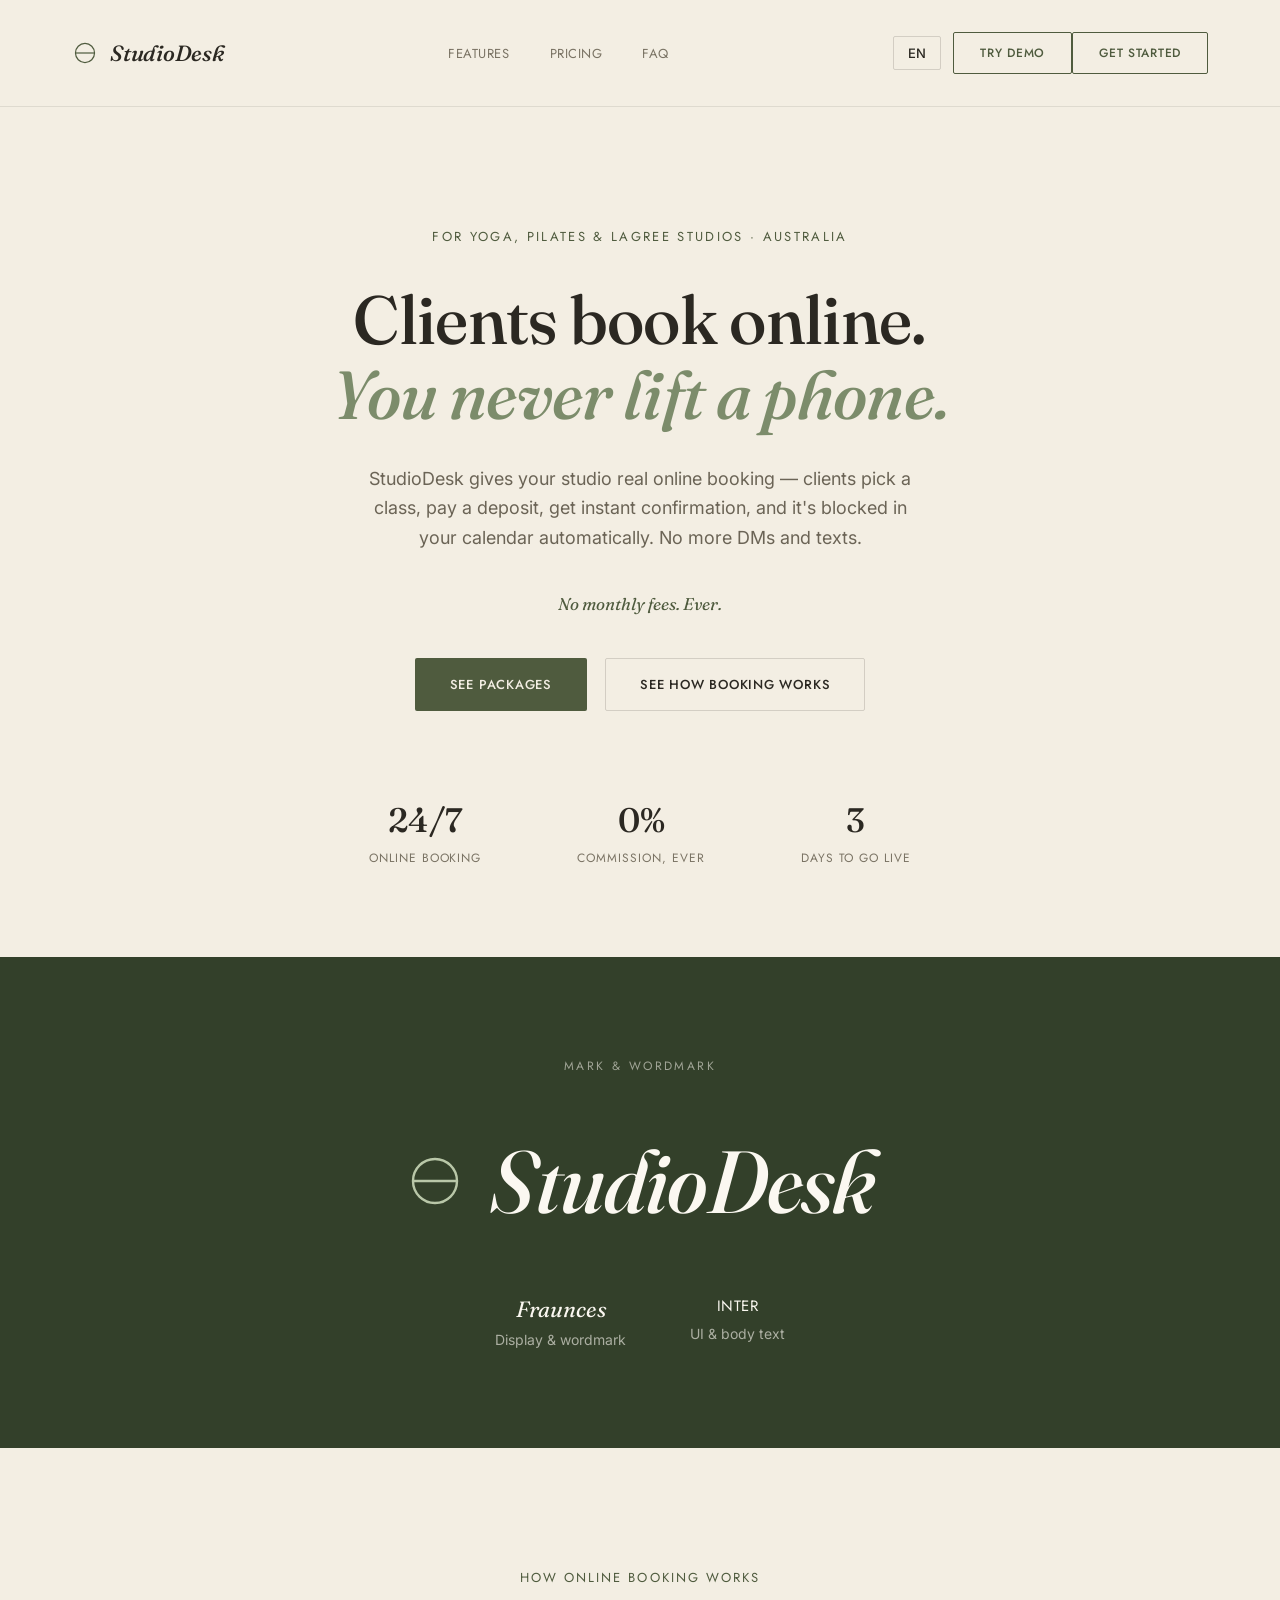
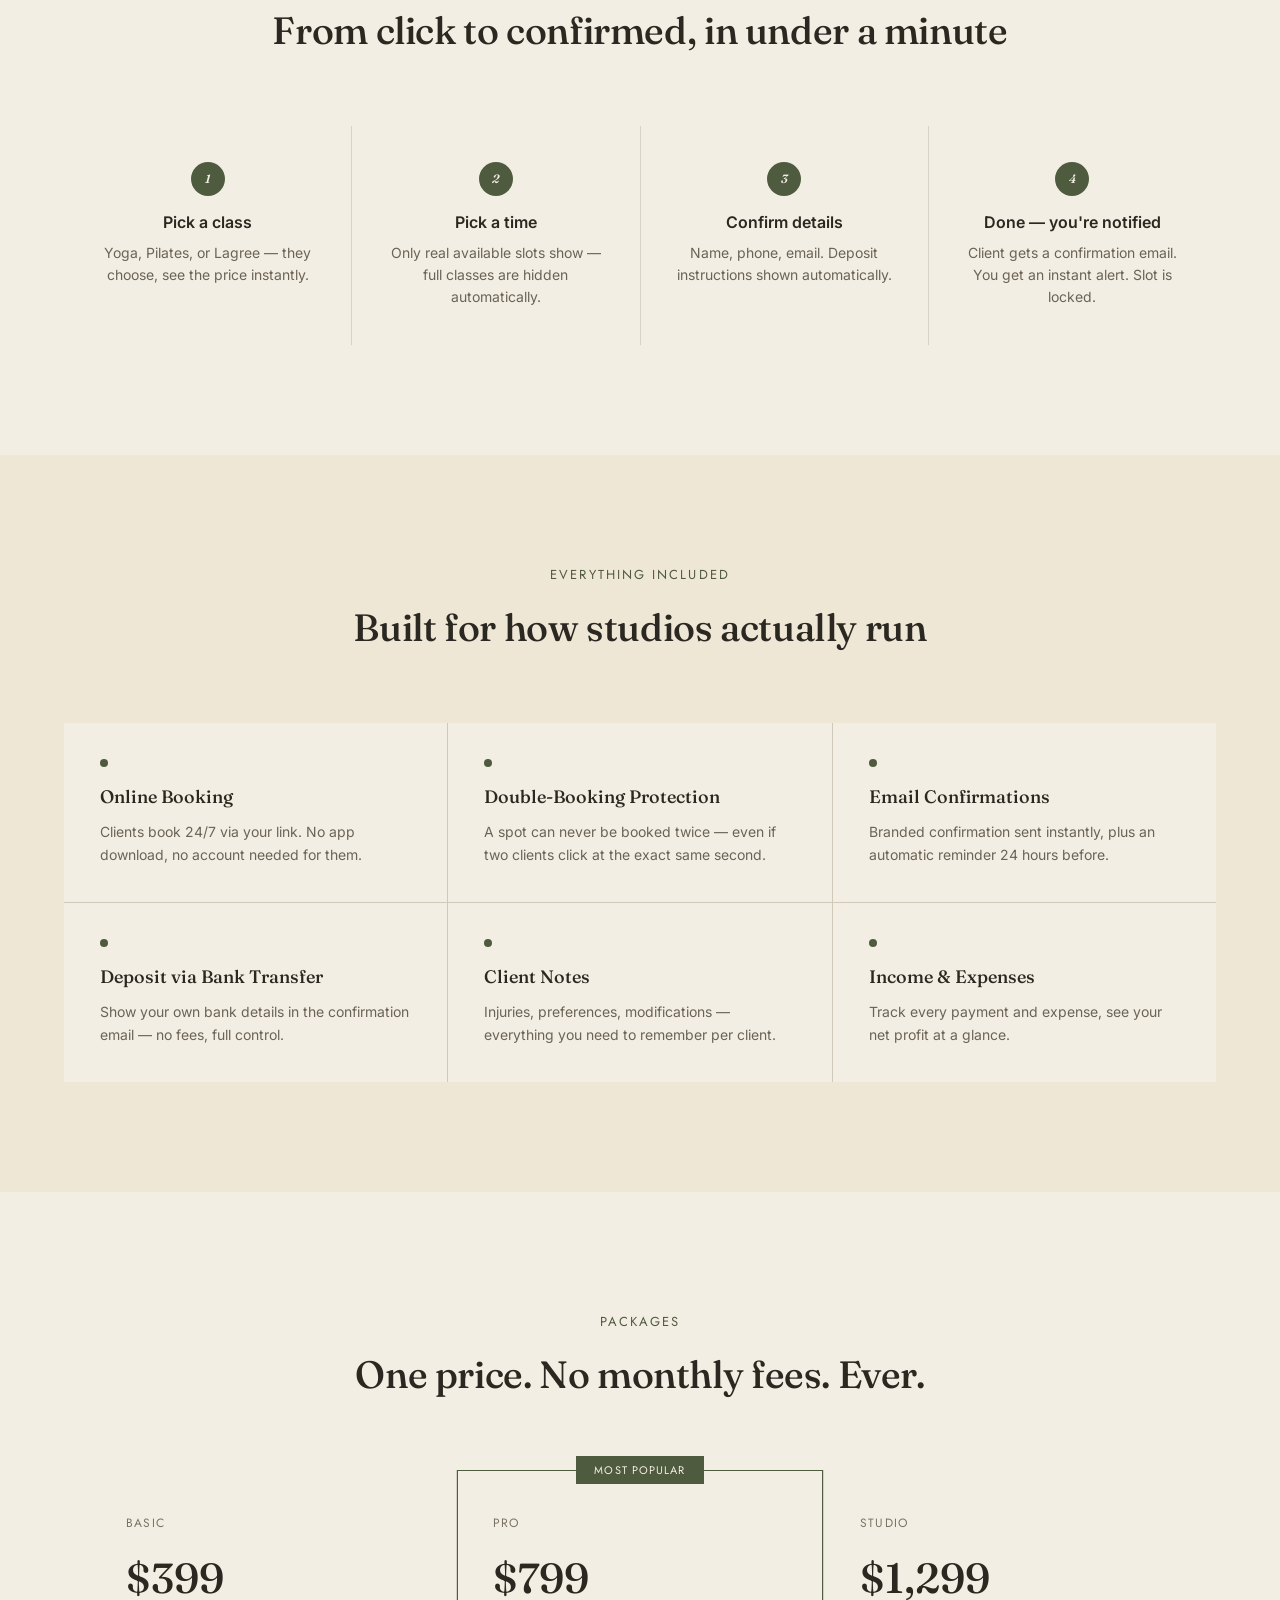
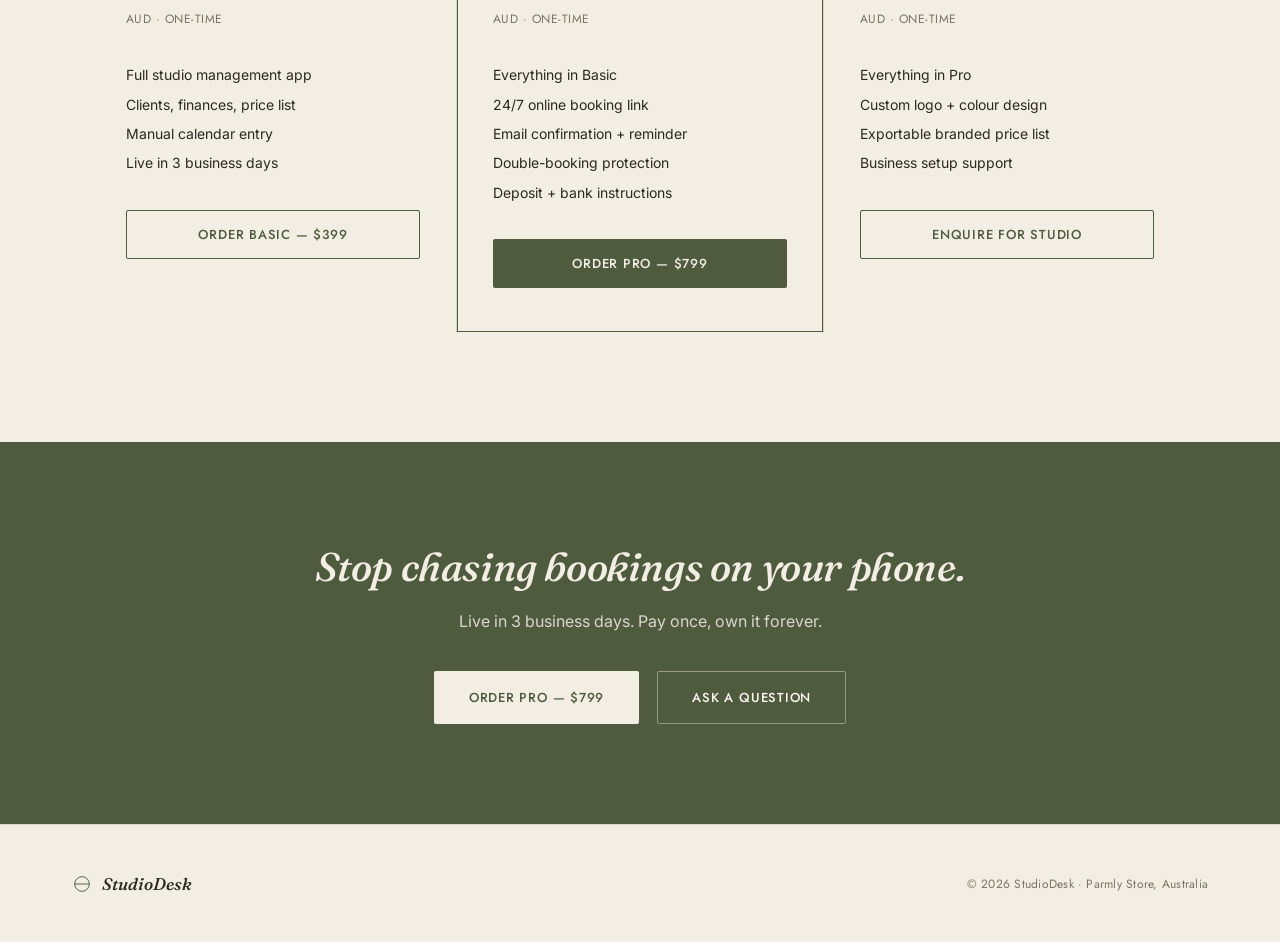
==== commit 194ba2d7: "Add files via upload" ====
--- a/index.html
+++ b/index.html
@@ -39,6 +39,7 @@
 <button data-locale="zh-hans">简</button>
 </div>
 </div>
+<a class="btn btn-outline btn-sm" href="https://app.studiodesk.store/" data-i18n="nav_try_demo">Try Demo</a>
 <a class="btn btn-outline btn-sm" href="#pricing" data-i18n="nav_get_started">Get Started</a>
 </div>
 </header>
@@ -93,22 +94,22 @@
 </div>
 <div class="how-grid">
 <div class="how-cell">
-<div class="how-num">01</div>
+<div class="how-num">1</div>
 <h3 data-i18n="how1_h">Pick a class</h3>
 <p data-i18n="how1_p">Yoga, Pilates, or Lagree — they choose, see the price instantly.</p>
 </div>
 <div class="how-cell">
-<div class="how-num">02</div>
+<div class="how-num">2</div>
 <h3 data-i18n="how2_h">Pick a time</h3>
 <p data-i18n="how2_p">Only real available slots show — full classes are hidden automatically.</p>
 </div>
 <div class="how-cell">
-<div class="how-num">03</div>
+<div class="how-num">3</div>
 <h3 data-i18n="how3_h">Confirm details</h3>
 <p data-i18n="how3_p">Name, phone, email. Deposit instructions shown automatically.</p>
 </div>
 <div class="how-cell">
-<div class="how-num">04</div>
+<div class="how-num">4</div>
 <h3 data-i18n="how4_h">Done — you're notified</h3>
 <p data-i18n="how4_p">Client gets a confirmation email. You get an instant alert. Slot is locked.</p>
 </div>
@@ -195,7 +196,7 @@
 <div class="footer-copy" data-i18n="footer_copy">© 2026 StudioDesk · Parmly Store, Australia</div>
 </footer>
 <script>
-var translations = { en: { nav_features: "Features", nav_pricing: "Pricing", nav_faq: "FAQ", nav_get_started: "Get Started", eyebrow: "For yoga, Pilates &amp; Lagree studios · Australia", h1_line1: "Clients book online.", h1_line2: "You never lift a phone.", hero_body: "StudioDesk gives your studio real online booking — clients pick a class, pay a deposit, get instant confirmation, and it's blocked in your calendar automatically. No more DMs and texts.", hero_noline: "No monthly fees. Ever.", hero_btn1: "See Packages", hero_btn2: "See How Booking Works", stat1: "Online booking", stat2: "Commission, ever", stat3: "Days to go live", logo_label: "Mark &amp; wordmark", logo_type1: "Display &amp; wordmark", logo_type2: "UI &amp; body text", how_eyebrow: "How online booking works", how_h2: "From click to confirmed, in under a minute", how1_h: "Pick a class", how1_p: "Yoga, Pilates, or Lagree — they choose, see the price instantly.", how2_h: "Pick a time", how2_p: "Only real available slots show — full classes are hidden automatically.", how3_h: "Confirm details", how3_p: "Name, phone, email. Deposit instructions shown automatically.", how4_h: "Done — you're notified", how4_p: "Client gets a confirmation email. You get an instant alert. Slot is locked.", feat_eyebrow: "Everything included", feat_h2: "Built for how studios actually run", feat1_h: "Online Booking", feat1_p: "Clients book 24/7 via your link. No app download, no account needed for them.", feat2_h: "Double-Booking Protection", feat2_p: "A spot can never be booked twice — even if two clients click at the exact same second.", feat3_h: "Email Confirmations", feat3_p: "Branded confirmation sent instantly, plus an automatic reminder 24 hours before.", feat4_h: "Deposit via Bank Transfer", feat4_p: "Show your own bank details in the confirmation email — no fees, full control.", feat5_h: "Client Notes", feat5_p: "Injuries, preferences, modifications — everything you need to remember per client.", feat6_h: "Income &amp; Expenses", feat6_p: "Track every payment and expense, see your net profit at a glance.", pricing_eyebrow: "Packages", pricing_h2: "One price. No monthly fees. Ever.", plan1_name: "Basic", plan2_name: "Pro", plan3_name: "Studio", plan_note: "AUD · one-time", most_popular: "Most Popular", plan1_features: "Full studio management app<br>Clients, finances, price list<br>Manual calendar entry<br>Live in 3 business days", plan2_features: "Everything in Basic<br>24/7 online booking link<br>Email confirmation + reminder<br>Double-booking protection<br>Deposit + bank instructions", plan3_features: "Everything in Pro<br>Custom logo + colour design<br>Exportable branded price list<br>Business setup support", plan1_cta: "Order Basic — $399", plan2_cta: "Order Pro — $799", plan3_cta: "Enquire for Studio", cta_h: "Stop chasing bookings on your phone.", cta_p: "Live in 3 business days. Pay once, own it forever.", cta_btn1: "Order Pro — $799", cta_btn2: "Ask a Question", footer_copy: "© 2026 StudioDesk · Parmly Store, Australia" }, "zh-hant": { nav_features: "功能", nav_pricing: "價格", nav_faq: "常見問題", nav_get_started: "開始使用", eyebrow: "瑜伽、皮拉提斯與Lagree工作室專用・澳洲", h1_line1: "客人自己在線預約。", h1_line2: "你不用再接電話。", hero_body: "StudioDesk 讓你的工作室實現真正的線上預約——客人選課程、付訂金、即時獲得確認，系統自動鎖定你的日曆。不用再回微信和短訊。", hero_noline: "沒有月費，永遠沒有。", hero_btn1: "查看方案", hero_btn2: "了解預約流程", stat1: "線上預約", stat2: "永不收取佣金", stat3: "天內上線", logo_label: "標誌與字標", logo_type1: "標題與字標", logo_type2: "介面與內文", how_eyebrow: "線上預約如何運作", how_h2: "從點擊到確認，不到一分鐘", how1_h: "選課程", how1_p: "瑜伽、皮拉提斯或Lagree——客人自選，即時看到價格。", how2_h: "選時間", how2_p: "只顯示真正有空的時段，額滿的課程自動隱藏。", how3_h: "確認資料", how3_p: "姓名、電話、電郵。訂金說明自動顯示。", how4_h: "完成——你會收到通知", how4_p: "客人收到確認電郵，你即時收到提醒，時段已鎖定。", feat_eyebrow: "全部功能齊備", feat_h2: "為工作室實際運作而設計", feat1_h: "線上預約", feat1_p: "客人可透過連結24小時預約，不用下載應用程式，也不用註冊帳戶。", feat2_h: "防止重複預約", feat2_p: "同一時段絕不會被預約兩次——即使兩位客人同時點擊。", feat3_h: "電郵確認", feat3_p: "即時發送品牌確認信，並在24小時前自動發送提醒。", feat4_h: "銀行轉帳訂金", feat4_p: "在確認電郵中顯示你自己的銀行資料——無手續費，完全自主。", feat5_h: "客戶備註", feat5_p: "傷患、偏好、調整——記錄每位客戶的所有需要。", feat6_h: "收支管理", feat6_p: "記錄每筆收入和支出，一目了然淨利潤。", pricing_eyebrow: "方案", pricing_h2: "單一價錢，沒有月費，永遠沒有。", plan1_name: "基本版", plan2_name: "專業版", plan3_name: "工作室版", plan_note: "澳元・一次性", most_popular: "最受歡迎", plan1_features: "完整工作室管理應用<br>客戶、財務、價目表<br>手動日曆輸入<br>3個工作日內上線", plan2_features: "包含基本版全部功能<br>24小時線上預約連結<br>電郵確認+提醒<br>防止重複預約<br>訂金+銀行轉帳說明", plan3_features: "包含專業版全部功能<br>自訂標誌+色彩設計<br>可匯出品牌價目表<br>業務設置支援", plan1_cta: "訂購基本版 — $399", plan2_cta: "訂購專業版 — $799", plan3_cta: "查詢工作室版", cta_h: "別再用手機追蹤預約了。", cta_p: "3個工作日內上線。一次付款，永久擁有。", cta_btn1: "訂購專業版 — $799", cta_btn2: "有問題？問我們", footer_copy: "© 2026 StudioDesk・Parmly Store，澳洲" }, "zh-hans": { nav_features: "功能", nav_pricing: "价格", nav_faq: "常见问题", nav_get_started: "开始使用", eyebrow: "瑜伽、普拉提与Lagree工作室专用・澳洲", h1_line1: "客人自己在线预约。", h1_line2: "你不用再接电话。", hero_body: "StudioDesk 让你的工作室实现真正的线上预约——客人选课程、付定金、即时获得确认，系统自动锁定你的日历。不用再回微信和短信。", hero_noline: "没有月费，永远没有。", hero_btn1: "查看方案", hero_btn2: "了解预约流程", stat1: "线上预约", stat2: "永不收取佣金", stat3: "天内上线", logo_label: "标志与字标", logo_type1: "标题与字标", logo_type2: "界面与内文", how_eyebrow: "线上预约如何运作", how_h2: "从点击到确认，不到一分钟", how1_h: "选课程", how1_p: "瑜伽、普拉提或Lagree——客人自选，即时看到价格。", how2_h: "选时间", how2_p: "只显示真正有空的时段，满员的课程自动隐藏。", how3_h: "确认信息", how3_p: "姓名、电话、邮箱。定金说明自动显示。", how4_h: "完成——你会收到通知", how4_p: "客人收到确认邮件，你即时收到提醒，时段已锁定。", feat_eyebrow: "全部功能齐备", feat_h2: "为工作室实际运作而设计", feat1_h: "线上预约", feat1_p: "客人可通过链接24小时预约，不用下载应用，也不用注册账户。", feat2_h: "防止重复预约", feat2_p: "同一时段绝不会被预约两次——即使两位客人同时点击。", feat3_h: "邮件确认", feat3_p: "即时发送品牌确认邮件，并在24小时前自动发送提醒。", feat4_h: "银行转账定金", feat4_p: "在确认邮件中显示你自己的银行信息——无手续费，完全自主。", feat5_h: "客户备注", feat5_p: "伤病、偏好、调整——记录每位客户的所有需要。", feat6_h: "收支管理", feat6_p: "记录每笔收入和支出，一目了然净利润。", pricing_eyebrow: "方案", pricing_h2: "单一价格，没有月费，永远没有。", plan1_name: "基础版", plan2_name: "专业版", plan3_name: "工作室版", plan_note: "澳元・一次性", most_popular: "最受欢迎", plan1_features: "完整工作室管理应用<br>客户、财务、价目表<br>手动日历输入<br>3个工作日内上线", plan2_features: "包含基础版全部功能<br>24小时线上预约链接<br>邮件确认+提醒<br>防止重复预约<br>定金+银行转账说明", plan3_features: "包含专业版全部功能<br>自定义标志+颜色设计<br>可导出品牌价目表<br>业务设置支持", plan1_cta: "订购基础版 — $399", plan2_cta: "订购专业版 — $799", plan3_cta: "咨询工作室版", cta_h: "别再用手机追踪预约了。", cta_p: "3个工作日内上线。一次付款，永久拥有。", cta_btn1: "订购专业版 — $799", cta_btn2: "有问题？问我们", footer_copy: "© 2026 StudioDesk・Parmly Store，澳洲" } };
+var translations = { en: { nav_features: "Features", nav_pricing: "Pricing", nav_faq: "FAQ", nav_get_started: "Get Started", nav_try_demo: "Try Demo", eyebrow: "For yoga, Pilates &amp; Lagree studios · Australia", h1_line1: "Clients book online.", h1_line2: "You never lift a phone.", hero_body: "StudioDesk gives your studio real online booking — clients pick a class, pay a deposit, get instant confirmation, and it's blocked in your calendar automatically. No more DMs and texts.", hero_noline: "No monthly fees. Ever.", hero_btn1: "See Packages", hero_btn2: "See How Booking Works", stat1: "Online booking", stat2: "Commission, ever", stat3: "Days to go live", logo_label: "Mark &amp; wordmark", logo_type1: "Display &amp; wordmark", logo_type2: "UI &amp; body text", how_eyebrow: "How online booking works", how_h2: "From click to confirmed, in under a minute", how1_h: "Pick a class", how1_p: "Yoga, Pilates, or Lagree — they choose, see the price instantly.", how2_h: "Pick a time", how2_p: "Only real available slots show — full classes are hidden automatically.", how3_h: "Confirm details", how3_p: "Name, phone, email. Deposit instructions shown automatically.", how4_h: "Done — you're notified", how4_p: "Client gets a confirmation email. You get an instant alert. Slot is locked.", feat_eyebrow: "Everything included", feat_h2: "Built for how studios actually run", feat1_h: "Online Booking", feat1_p: "Clients book 24/7 via your link. No app download, no account needed for them.", feat2_h: "Double-Booking Protection", feat2_p: "A spot can never be booked twice — even if two clients click at the exact same second.", feat3_h: "Email Confirmations", feat3_p: "Branded confirmation sent instantly, plus an automatic reminder 24 hours before.", feat4_h: "Deposit via Bank Transfer", feat4_p: "Show your own bank details in the confirmation email — no fees, full control.", feat5_h: "Client Notes", feat5_p: "Injuries, preferences, modifications — everything you need to remember per client.", feat6_h: "Income &amp; Expenses", feat6_p: "Track every payment and expense, see your net profit at a glance.", pricing_eyebrow: "Packages", pricing_h2: "One price. No monthly fees. Ever.", plan1_name: "Basic", plan2_name: "Pro", plan3_name: "Studio", plan_note: "AUD · one-time", most_popular: "Most Popular", plan1_features: "Full studio management app<br>Clients, finances, price list<br>Manual calendar entry<br>Live in 3 business days", plan2_features: "Everything in Basic<br>24/7 online booking link<br>Email confirmation + reminder<br>Double-booking protection<br>Deposit + bank instructions", plan3_features: "Everything in Pro<br>Custom logo + colour design<br>Exportable branded price list<br>Business setup support", plan1_cta: "Order Basic — $399", plan2_cta: "Order Pro — $799", plan3_cta: "Enquire for Studio", cta_h: "Stop chasing bookings on your phone.", cta_p: "Live in 3 business days. Pay once, own it forever.", cta_btn1: "Order Pro — $799", cta_btn2: "Ask a Question", footer_copy: "© 2026 StudioDesk · Parmly Store, Australia" }, "zh-hant": { nav_features: "功能", nav_pricing: "價格", nav_faq: "常見問題", nav_get_started: "開始使用", nav_try_demo: "查看示範", eyebrow: "瑜伽、皮拉提斯與Lagree工作室專用・澳洲", h1_line1: "客人自己在線預約。", h1_line2: "你不用再接電話。", hero_body: "StudioDesk 讓你的工作室實現真正的線上預約——客人選課程、付訂金、即時獲得確認，系統自動鎖定你的日曆。不用再回微信和短訊。", hero_noline: "沒有月費，永遠沒有。", hero_btn1: "查看方案", hero_btn2: "了解預約流程", stat1: "線上預約", stat2: "永不收取佣金", stat3: "天內上線", logo_label: "標誌與字標", logo_type1: "標題與字標", logo_type2: "介面與內文", how_eyebrow: "線上預約如何運作", how_h2: "從點擊到確認，不到一分鐘", how1_h: "選課程", how1_p: "瑜伽、皮拉提斯或Lagree——客人自選，即時看到價格。", how2_h: "選時間", how2_p: "只顯示真正有空的時段，額滿的課程自動隱藏。", how3_h: "確認資料", how3_p: "姓名、電話、電郵。訂金說明自動顯示。", how4_h: "完成——你會收到通知", how4_p: "客人收到確認電郵，你即時收到提醒，時段已鎖定。", feat_eyebrow: "全部功能齊備", feat_h2: "為工作室實際運作而設計", feat1_h: "線上預約", feat1_p: "客人可透過連結24小時預約，不用下載應用程式，也不用註冊帳戶。", feat2_h: "防止重複預約", feat2_p: "同一時段絕不會被預約兩次——即使兩位客人同時點擊。", feat3_h: "電郵確認", feat3_p: "即時發送品牌確認信，並在24小時前自動發送提醒。", feat4_h: "銀行轉帳訂金", feat4_p: "在確認電郵中顯示你自己的銀行資料——無手續費，完全自主。", feat5_h: "客戶備註", feat5_p: "傷患、偏好、調整——記錄每位客戶的所有需要。", feat6_h: "收支管理", feat6_p: "記錄每筆收入和支出，一目了然淨利潤。", pricing_eyebrow: "方案", pricing_h2: "單一價錢，沒有月費，永遠沒有。", plan1_name: "基本版", plan2_name: "專業版", plan3_name: "工作室版", plan_note: "澳元・一次性", most_popular: "最受歡迎", plan1_features: "完整工作室管理應用<br>客戶、財務、價目表<br>手動日曆輸入<br>3個工作日內上線", plan2_features: "包含基本版全部功能<br>24小時線上預約連結<br>電郵確認+提醒<br>防止重複預約<br>訂金+銀行轉帳說明", plan3_features: "包含專業版全部功能<br>自訂標誌+色彩設計<br>可匯出品牌價目表<br>業務設置支援", plan1_cta: "訂購基本版 — $399", plan2_cta: "訂購專業版 — $799", plan3_cta: "查詢工作室版", cta_h: "別再用手機追蹤預約了。", cta_p: "3個工作日內上線。一次付款，永久擁有。", cta_btn1: "訂購專業版 — $799", cta_btn2: "有問題？問我們", footer_copy: "© 2026 StudioDesk・Parmly Store，澳洲" }, "zh-hans": { nav_features: "功能", nav_pricing: "价格", nav_faq: "常见问题", nav_get_started: "开始使用", nav_try_demo: "查看演示", eyebrow: "瑜伽、普拉提与Lagree工作室专用・澳洲", h1_line1: "客人自己在线预约。", h1_line2: "你不用再接电话。", hero_body: "StudioDesk 让你的工作室实现真正的线上预约——客人选课程、付定金、即时获得确认，系统自动锁定你的日历。不用再回微信和短信。", hero_noline: "没有月费，永远没有。", hero_btn1: "查看方案", hero_btn2: "了解预约流程", stat1: "线上预约", stat2: "永不收取佣金", stat3: "天内上线", logo_label: "标志与字标", logo_type1: "标题与字标", logo_type2: "界面与内文", how_eyebrow: "线上预约如何运作", how_h2: "从点击到确认，不到一分钟", how1_h: "选课程", how1_p: "瑜伽、普拉提或Lagree——客人自选，即时看到价格。", how2_h: "选时间", how2_p: "只显示真正有空的时段，满员的课程自动隐藏。", how3_h: "确认信息", how3_p: "姓名、电话、邮箱。定金说明自动显示。", how4_h: "完成——你会收到通知", how4_p: "客人收到确认邮件，你即时收到提醒，时段已锁定。", feat_eyebrow: "全部功能齐备", feat_h2: "为工作室实际运作而设计", feat1_h: "线上预约", feat1_p: "客人可通过链接24小时预约，不用下载应用，也不用注册账户。", feat2_h: "防止重复预约", feat2_p: "同一时段绝不会被预约两次——即使两位客人同时点击。", feat3_h: "邮件确认", feat3_p: "即时发送品牌确认邮件，并在24小时前自动发送提醒。", feat4_h: "银行转账定金", feat4_p: "在确认邮件中显示你自己的银行信息——无手续费，完全自主。", feat5_h: "客户备注", feat5_p: "伤病、偏好、调整——记录每位客户的所有需要。", feat6_h: "收支管理", feat6_p: "记录每笔收入和支出，一目了然净利润。", pricing_eyebrow: "方案", pricing_h2: "单一价格，没有月费，永远没有。", plan1_name: "基础版", plan2_name: "专业版", plan3_name: "工作室版", plan_note: "澳元・一次性", most_popular: "最受欢迎", plan1_features: "完整工作室管理应用<br>客户、财务、价目表<br>手动日历输入<br>3个工作日内上线", plan2_features: "包含基础版全部功能<br>24小时线上预约链接<br>邮件确认+提醒<br>防止重复预约<br>定金+银行转账说明", plan3_features: "包含专业版全部功能<br>自定义标志+颜色设计<br>可导出品牌价目表<br>业务设置支持", plan1_cta: "订购基础版 — $399", plan2_cta: "订购专业版 — $799", plan3_cta: "咨询工作室版", cta_h: "别再用手机追踪预约了。", cta_p: "3个工作日内上线。一次付款，永久拥有。", cta_btn1: "订购专业版 — $799", cta_btn2: "有问题？问我们", footer_copy: "© 2026 StudioDesk・Parmly Store，澳洲" } };
 function applyLocale(lang) { var dict = translations[lang] || translations.en; document.querySelectorAll('[data-i18n]').forEach(function (el) { var key = el.getAttribute('data-i18n'); if (dict[key]) el.innerHTML = dict[key]; }); var labels = { en: 'EN', 'zh-hant': '繁', 'zh-hans': '简' }; document.getElementById('localeBtn').textContent = labels[lang] || 'EN'; document.documentElement.lang = lang === 'en' ? 'en' : (lang === 'zh-hant' ? 'zh-Hant' : 'zh-Hans'); try { localStorage.setItem('studiodesk_locale', lang); } catch (e) {} }
 var sw = document.getElementById('localeSwitch');
 var btn = document.getElementById('localeBtn');
--- a/styles.css
+++ b/styles.css
@@ -56,8 +56,8 @@
 /* ---------- How it works ---------- */
 .how { padding: 120px 64px 110px; }
 .how-grid { display: grid; grid-template-columns: repeat(4, 1fr); gap: 1px; background: var(--hairline-grid); max-width: 1300px; margin: 0 auto; }
-.how-cell { padding: 36px 28px; background: var(--cream); }
-.how-num { font-family: var(--font-display); font-style: italic; font-weight: 500; font-size: 26px; color: var(--plum); margin-bottom: 16px; }
+.how-cell { padding: 36px 28px; background: var(--cream); text-align: center; }
+.how-num { width: 34px; height: 34px; border-radius: 50%; background: var(--plum); color: var(--cream); display: flex; align-items: center; justify-content: center; font-family: var(--font-display); font-style: italic; font-weight: 600; font-size: 12px; margin: 0 auto 16px; }
 .how-cell h3 { font-weight: 600; font-size: 16px; margin: 0 0 10px; }
 .how-cell p { font-size: 14px; color: var(--body-text); line-height: 1.6; margin: 0; }
 
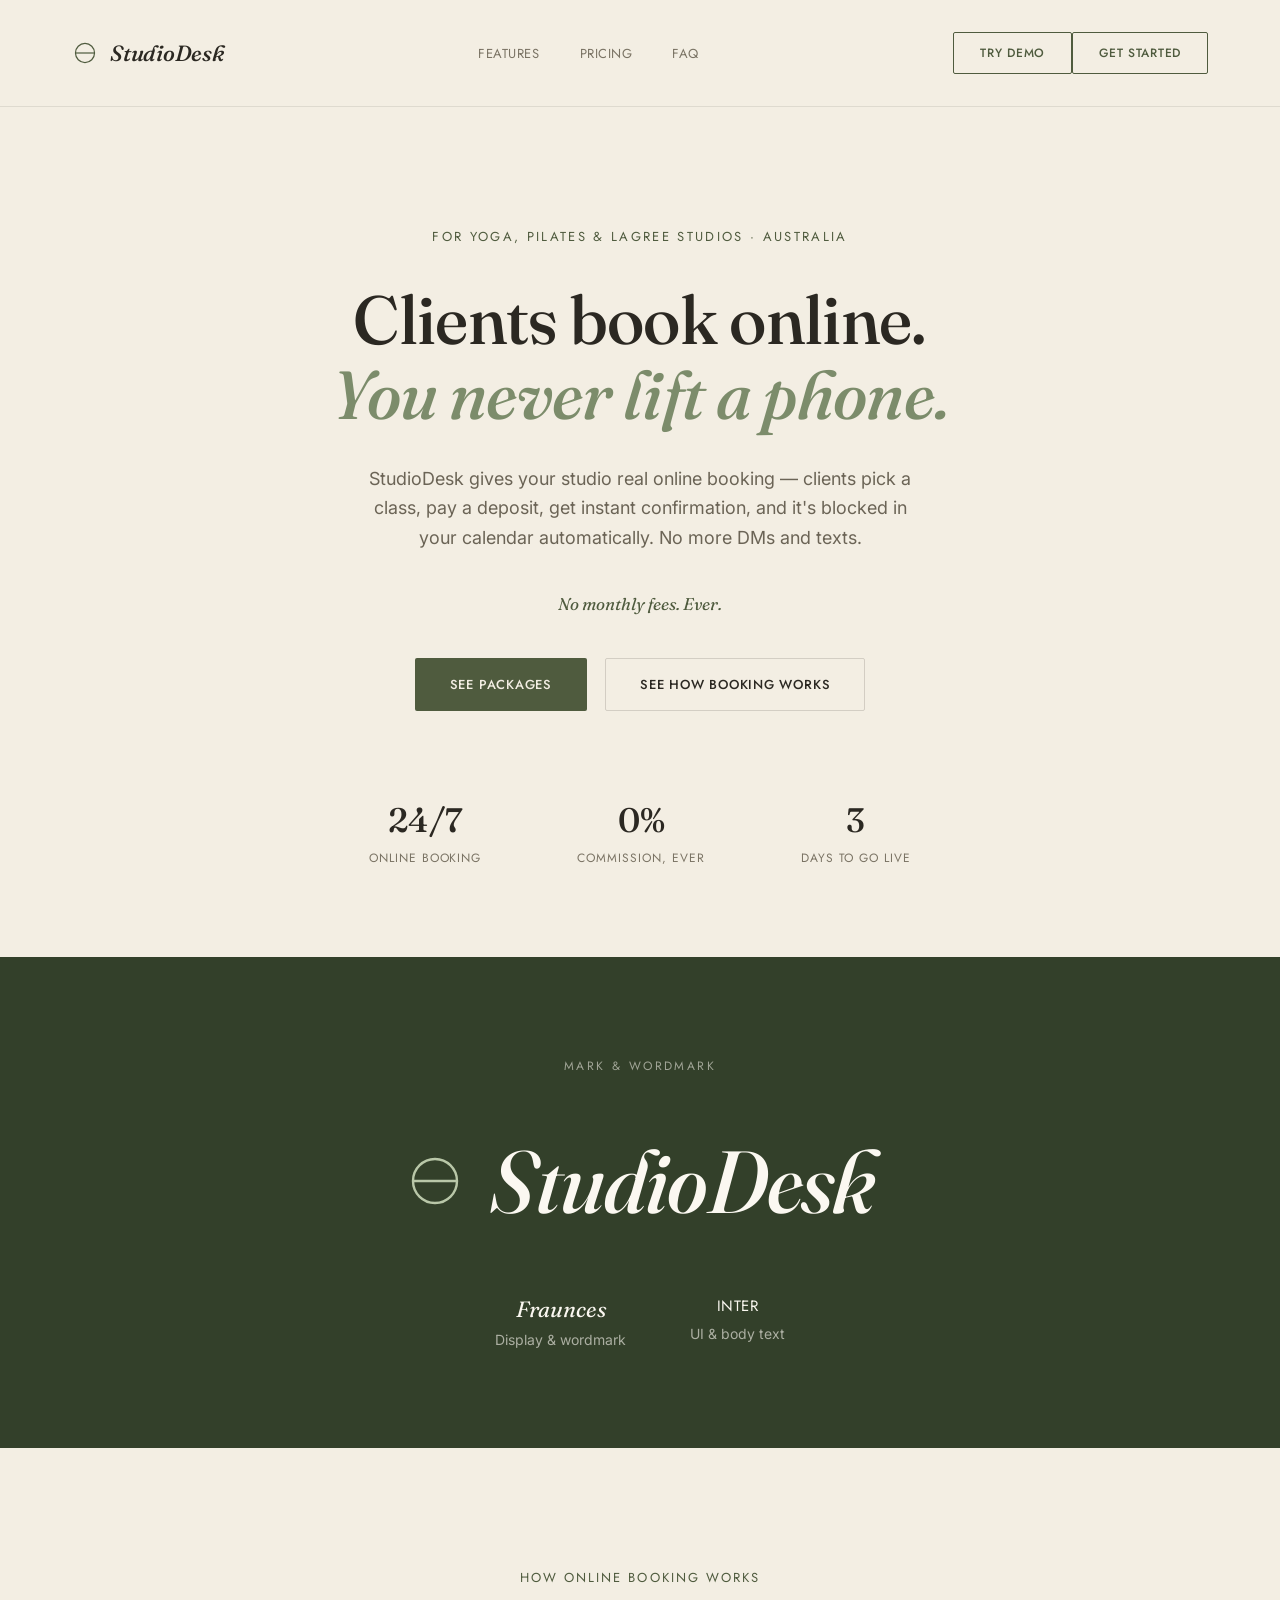
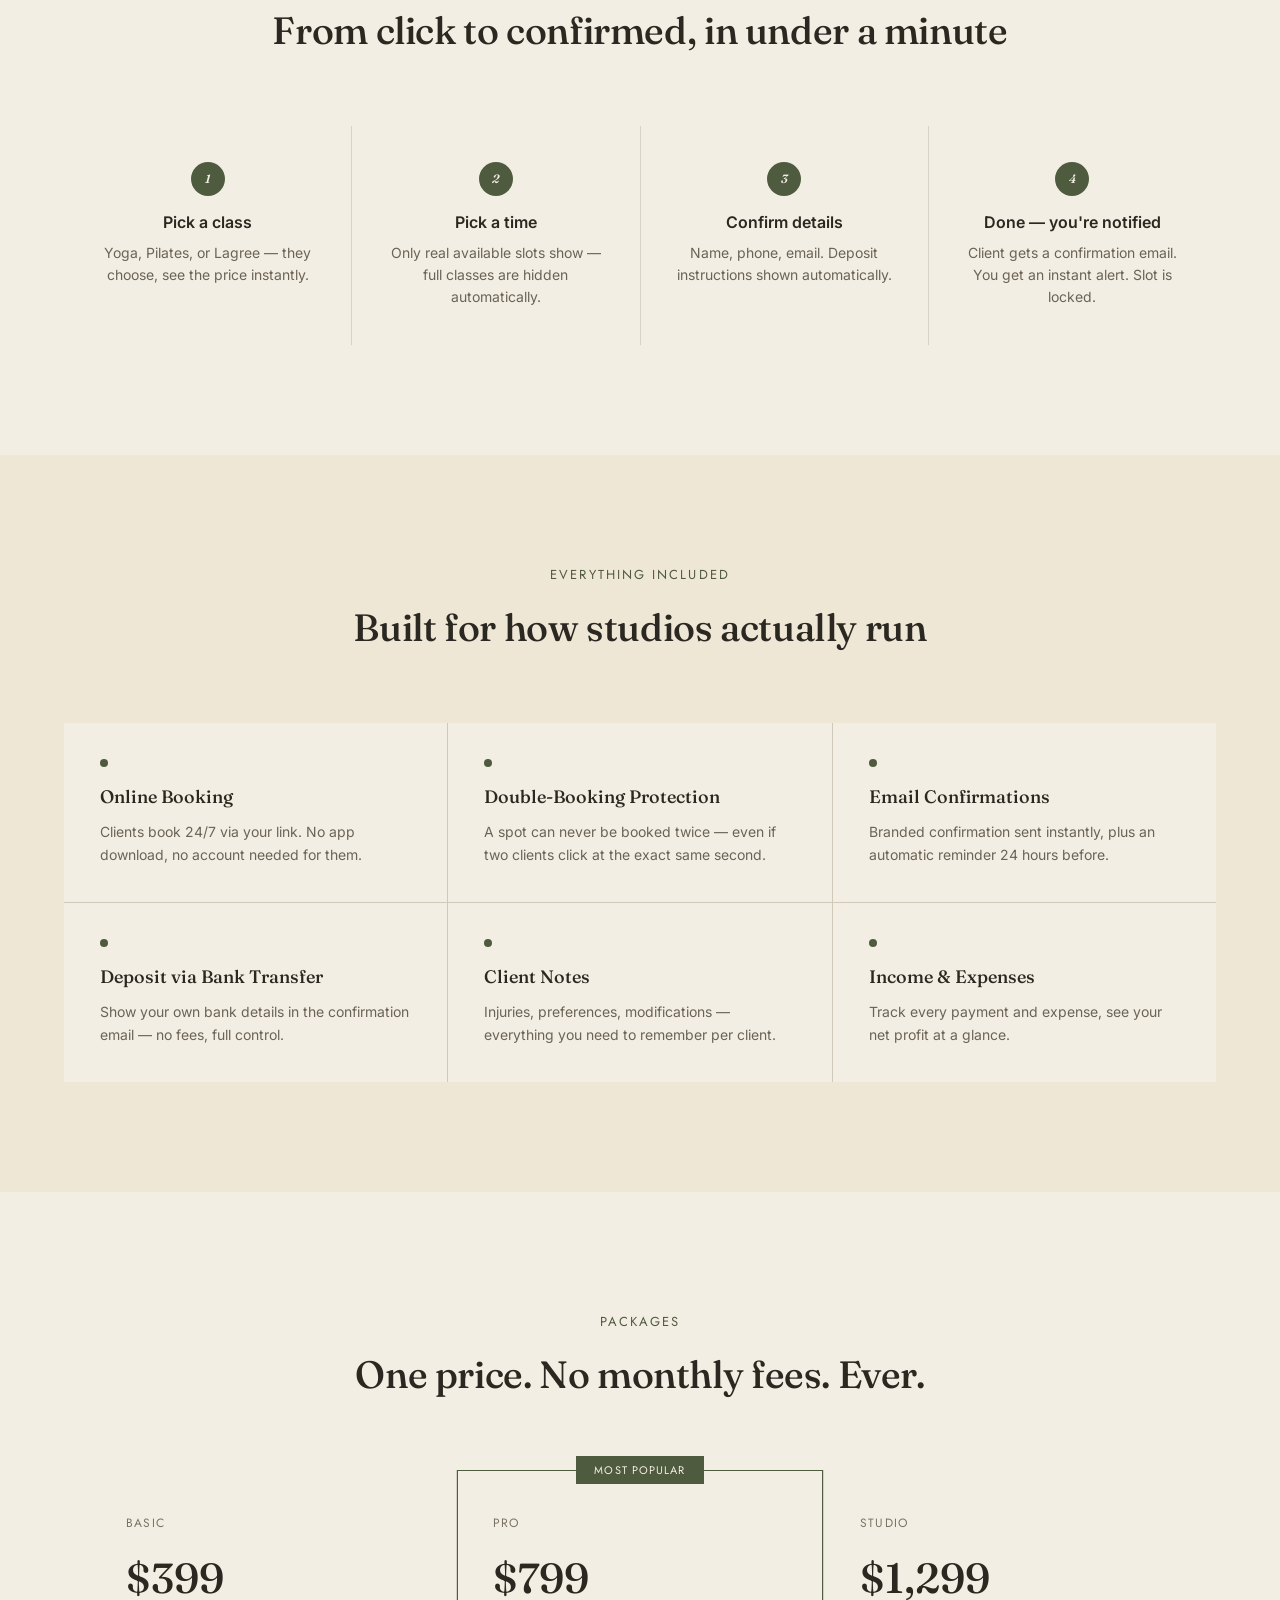
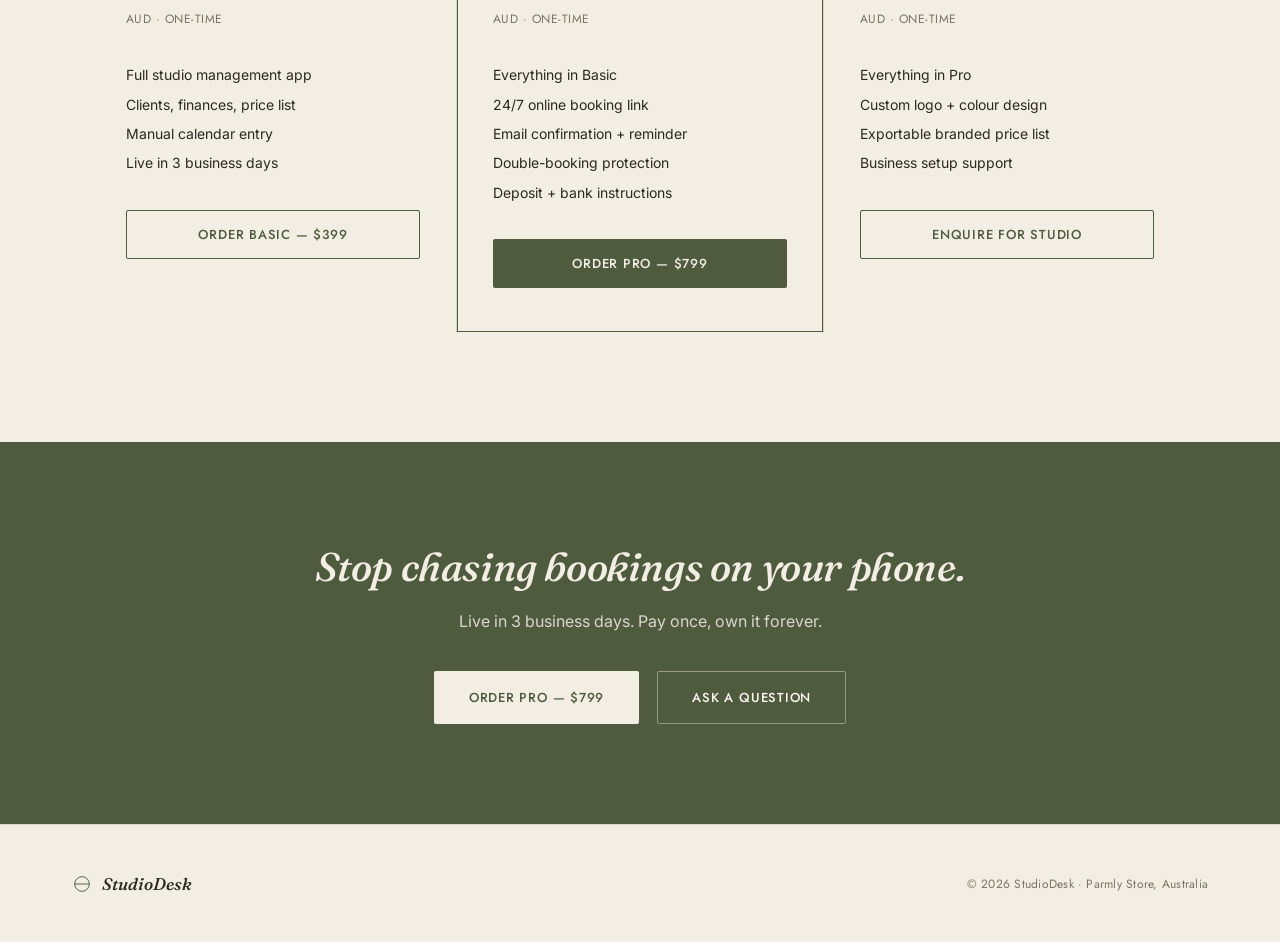
==== commit 5d5dca85: "Remove locale switch and related scripts from index.html Removed locale switch functionality and ass" ====
--- a/index.html
+++ b/index.html
@@ -7,12 +7,6 @@
 <meta name="description" content="StudioDesk gives your studio real online booking — clients pick a class, pay a deposit, get instant confirmation. No monthly fees, ever.">
 <link rel="stylesheet" href="styles.css">
 <style>
-.locale-switch { position: relative; margin-right: 12px; }
-.locale-btn { display: flex; align-items: center; gap: 4px; background: transparent; border: 1px solid var(--hairline-strong); border-radius: 2px; padding: 8px 14px; font-family: var(--font-body); font-size: 13px; font-weight: 500; color: var(--ink); cursor: pointer; }
-.locale-menu { display: none; position: absolute; top: 38px; right: 0; background: var(--cream); border: 1px solid var(--hairline-strong); border-radius: 2px; box-shadow: 0 4px 8px rgba(20,23,26,0.06), 0 16px 32px rgba(20,23,26,0.10); overflow: hidden; min-width: 80px; z-index: 30; }
-.locale-switch.open .locale-menu { display: block; }
-.locale-menu button { display: block; width: 100%; text-align: left; padding: 10px 14px; background: transparent; border: none; font-family: var(--font-body); font-size: 13px; color: var(--ink); cursor: pointer; }
-.locale-menu button:hover { background: var(--band-light); }
 .nav-right { display: flex; align-items: center; }
 </style>
 </head>
@@ -31,14 +25,6 @@
 <a href="#faq" data-i18n="nav_faq">FAQ</a>
 </nav>
 <div class="nav-right">
-<div class="locale-switch" id="localeSwitch">
-<button class="locale-btn" id="localeBtn" aria-haspopup="true" aria-expanded="false">EN</button>
-<div class="locale-menu">
-<button data-locale="en">EN</button>
-<button data-locale="zh-hant">繁</button>
-<button data-locale="zh-hans">简</button>
-</div>
-</div>
 <a class="btn btn-outline btn-sm" href="https://app.studiodesk.store/" data-i18n="nav_try_demo">Try Demo</a>
 <a class="btn btn-outline btn-sm" href="#pricing" data-i18n="nav_get_started">Get Started</a>
 </div>
@@ -195,15 +181,6 @@
 </div>
 <div class="footer-copy" data-i18n="footer_copy">© 2026 StudioDesk · Parmly Store, Australia</div>
 </footer>
-<script>
-var translations = { en: { nav_features: "Features", nav_pricing: "Pricing", nav_faq: "FAQ", nav_get_started: "Get Started", nav_try_demo: "Try Demo", eyebrow: "For yoga, Pilates &amp; Lagree studios · Australia", h1_line1: "Clients book online.", h1_line2: "You never lift a phone.", hero_body: "StudioDesk gives your studio real online booking — clients pick a class, pay a deposit, get instant confirmation, and it's blocked in your calendar automatically. No more DMs and texts.", hero_noline: "No monthly fees. Ever.", hero_btn1: "See Packages", hero_btn2: "See How Booking Works", stat1: "Online booking", stat2: "Commission, ever", stat3: "Days to go live", logo_label: "Mark &amp; wordmark", logo_type1: "Display &amp; wordmark", logo_type2: "UI &amp; body text", how_eyebrow: "How online booking works", how_h2: "From click to confirmed, in under a minute", how1_h: "Pick a class", how1_p: "Yoga, Pilates, or Lagree — they choose, see the price instantly.", how2_h: "Pick a time", how2_p: "Only real available slots show — full classes are hidden automatically.", how3_h: "Confirm details", how3_p: "Name, phone, email. Deposit instructions shown automatically.", how4_h: "Done — you're notified", how4_p: "Client gets a confirmation email. You get an instant alert. Slot is locked.", feat_eyebrow: "Everything included", feat_h2: "Built for how studios actually run", feat1_h: "Online Booking", feat1_p: "Clients book 24/7 via your link. No app download, no account needed for them.", feat2_h: "Double-Booking Protection", feat2_p: "A spot can never be booked twice — even if two clients click at the exact same second.", feat3_h: "Email Confirmations", feat3_p: "Branded confirmation sent instantly, plus an automatic reminder 24 hours before.", feat4_h: "Deposit via Bank Transfer", feat4_p: "Show your own bank details in the confirmation email — no fees, full control.", feat5_h: "Client Notes", feat5_p: "Injuries, preferences, modifications — everything you need to remember per client.", feat6_h: "Income &amp; Expenses", feat6_p: "Track every payment and expense, see your net profit at a glance.", pricing_eyebrow: "Packages", pricing_h2: "One price. No monthly fees. Ever.", plan1_name: "Basic", plan2_name: "Pro", plan3_name: "Studio", plan_note: "AUD · one-time", most_popular: "Most Popular", plan1_features: "Full studio management app<br>Clients, finances, price list<br>Manual calendar entry<br>Live in 3 business days", plan2_features: "Everything in Basic<br>24/7 online booking link<br>Email confirmation + reminder<br>Double-booking protection<br>Deposit + bank instructions", plan3_features: "Everything in Pro<br>Custom logo + colour design<br>Exportable branded price list<br>Business setup support", plan1_cta: "Order Basic — $399", plan2_cta: "Order Pro — $799", plan3_cta: "Enquire for Studio", cta_h: "Stop chasing bookings on your phone.", cta_p: "Live in 3 business days. Pay once, own it forever.", cta_btn1: "Order Pro — $799", cta_btn2: "Ask a Question", footer_copy: "© 2026 StudioDesk · Parmly Store, Australia" }, "zh-hant": { nav_features: "功能", nav_pricing: "價格", nav_faq: "常見問題", nav_get_started: "開始使用", nav_try_demo: "查看示範", eyebrow: "瑜伽、皮拉提斯與Lagree工作室專用・澳洲", h1_line1: "客人自己在線預約。", h1_line2: "你不用再接電話。", hero_body: "StudioDesk 讓你的工作室實現真正的線上預約——客人選課程、付訂金、即時獲得確認，系統自動鎖定你的日曆。不用再回微信和短訊。", hero_noline: "沒有月費，永遠沒有。", hero_btn1: "查看方案", hero_btn2: "了解預約流程", stat1: "線上預約", stat2: "永不收取佣金", stat3: "天內上線", logo_label: "標誌與字標", logo_type1: "標題與字標", logo_type2: "介面與內文", how_eyebrow: "線上預約如何運作", how_h2: "從點擊到確認，不到一分鐘", how1_h: "選課程", how1_p: "瑜伽、皮拉提斯或Lagree——客人自選，即時看到價格。", how2_h: "選時間", how2_p: "只顯示真正有空的時段，額滿的課程自動隱藏。", how3_h: "確認資料", how3_p: "姓名、電話、電郵。訂金說明自動顯示。", how4_h: "完成——你會收到通知", how4_p: "客人收到確認電郵，你即時收到提醒，時段已鎖定。", feat_eyebrow: "全部功能齊備", feat_h2: "為工作室實際運作而設計", feat1_h: "線上預約", feat1_p: "客人可透過連結24小時預約，不用下載應用程式，也不用註冊帳戶。", feat2_h: "防止重複預約", feat2_p: "同一時段絕不會被預約兩次——即使兩位客人同時點擊。", feat3_h: "電郵確認", feat3_p: "即時發送品牌確認信，並在24小時前自動發送提醒。", feat4_h: "銀行轉帳訂金", feat4_p: "在確認電郵中顯示你自己的銀行資料——無手續費，完全自主。", feat5_h: "客戶備註", feat5_p: "傷患、偏好、調整——記錄每位客戶的所有需要。", feat6_h: "收支管理", feat6_p: "記錄每筆收入和支出，一目了然淨利潤。", pricing_eyebrow: "方案", pricing_h2: "單一價錢，沒有月費，永遠沒有。", plan1_name: "基本版", plan2_name: "專業版", plan3_name: "工作室版", plan_note: "澳元・一次性", most_popular: "最受歡迎", plan1_features: "完整工作室管理應用<br>客戶、財務、價目表<br>手動日曆輸入<br>3個工作日內上線", plan2_features: "包含基本版全部功能<br>24小時線上預約連結<br>電郵確認+提醒<br>防止重複預約<br>訂金+銀行轉帳說明", plan3_features: "包含專業版全部功能<br>自訂標誌+色彩設計<br>可匯出品牌價目表<br>業務設置支援", plan1_cta: "訂購基本版 — $399", plan2_cta: "訂購專業版 — $799", plan3_cta: "查詢工作室版", cta_h: "別再用手機追蹤預約了。", cta_p: "3個工作日內上線。一次付款，永久擁有。", cta_btn1: "訂購專業版 — $799", cta_btn2: "有問題？問我們", footer_copy: "© 2026 StudioDesk・Parmly Store，澳洲" }, "zh-hans": { nav_features: "功能", nav_pricing: "价格", nav_faq: "常见问题", nav_get_started: "开始使用", nav_try_demo: "查看演示", eyebrow: "瑜伽、普拉提与Lagree工作室专用・澳洲", h1_line1: "客人自己在线预约。", h1_line2: "你不用再接电话。", hero_body: "StudioDesk 让你的工作室实现真正的线上预约——客人选课程、付定金、即时获得确认，系统自动锁定你的日历。不用再回微信和短信。", hero_noline: "没有月费，永远没有。", hero_btn1: "查看方案", hero_btn2: "了解预约流程", stat1: "线上预约", stat2: "永不收取佣金", stat3: "天内上线", logo_label: "标志与字标", logo_type1: "标题与字标", logo_type2: "界面与内文", how_eyebrow: "线上预约如何运作", how_h2: "从点击到确认，不到一分钟", how1_h: "选课程", how1_p: "瑜伽、普拉提或Lagree——客人自选，即时看到价格。", how2_h: "选时间", how2_p: "只显示真正有空的时段，满员的课程自动隐藏。", how3_h: "确认信息", how3_p: "姓名、电话、邮箱。定金说明自动显示。", how4_h: "完成——你会收到通知", how4_p: "客人收到确认邮件，你即时收到提醒，时段已锁定。", feat_eyebrow: "全部功能齐备", feat_h2: "为工作室实际运作而设计", feat1_h: "线上预约", feat1_p: "客人可通过链接24小时预约，不用下载应用，也不用注册账户。", feat2_h: "防止重复预约", feat2_p: "同一时段绝不会被预约两次——即使两位客人同时点击。", feat3_h: "邮件确认", feat3_p: "即时发送品牌确认邮件，并在24小时前自动发送提醒。", feat4_h: "银行转账定金", feat4_p: "在确认邮件中显示你自己的银行信息——无手续费，完全自主。", feat5_h: "客户备注", feat5_p: "伤病、偏好、调整——记录每位客户的所有需要。", feat6_h: "收支管理", feat6_p: "记录每笔收入和支出，一目了然净利润。", pricing_eyebrow: "方案", pricing_h2: "单一价格，没有月费，永远没有。", plan1_name: "基础版", plan2_name: "专业版", plan3_name: "工作室版", plan_note: "澳元・一次性", most_popular: "最受欢迎", plan1_features: "完整工作室管理应用<br>客户、财务、价目表<br>手动日历输入<br>3个工作日内上线", plan2_features: "包含基础版全部功能<br>24小时线上预约链接<br>邮件确认+提醒<br>防止重复预约<br>定金+银行转账说明", plan3_features: "包含专业版全部功能<br>自定义标志+颜色设计<br>可导出品牌价目表<br>业务设置支持", plan1_cta: "订购基础版 — $399", plan2_cta: "订购专业版 — $799", plan3_cta: "咨询工作室版", cta_h: "别再用手机追踪预约了。", cta_p: "3个工作日内上线。一次付款，永久拥有。", cta_btn1: "订购专业版 — $799", cta_btn2: "有问题？问我们", footer_copy: "© 2026 StudioDesk・Parmly Store，澳洲" } };
-function applyLocale(lang) { var dict = translations[lang] || translations.en; document.querySelectorAll('[data-i18n]').forEach(function (el) { var key = el.getAttribute('data-i18n'); if (dict[key]) el.innerHTML = dict[key]; }); var labels = { en: 'EN', 'zh-hant': '繁', 'zh-hans': '简' }; document.getElementById('localeBtn').textContent = labels[lang] || 'EN'; document.documentElement.lang = lang === 'en' ? 'en' : (lang === 'zh-hant' ? 'zh-Hant' : 'zh-Hans'); try { localStorage.setItem('studiodesk_locale', lang); } catch (e) {} }
-var sw = document.getElementById('localeSwitch');
-var btn = document.getElementById('localeBtn');
-btn.addEventListener('click', function () { sw.classList.toggle('open'); btn.setAttribute('aria-expanded', sw.classList.contains('open')); });
-document.addEventListener('click', function (e) { if (!sw.contains(e.target)) sw.classList.remove('open'); });
-document.querySelectorAll('.locale-menu button').forEach(function (b) { b.addEventListener('click', function () { applyLocale(b.getAttribute('data-locale')); sw.classList.remove('open'); }); });
-(function initLocale() { var saved = null; try { saved = localStorage.getItem('studiodesk_locale'); } catch (e) {} var path = window.location.pathname; var initial = saved || (path.indexOf('/cn/') !== -1 ? 'zh-hans' : 'en'); applyLocale(initial); })();
-</script>
+
 </body>
 </html>
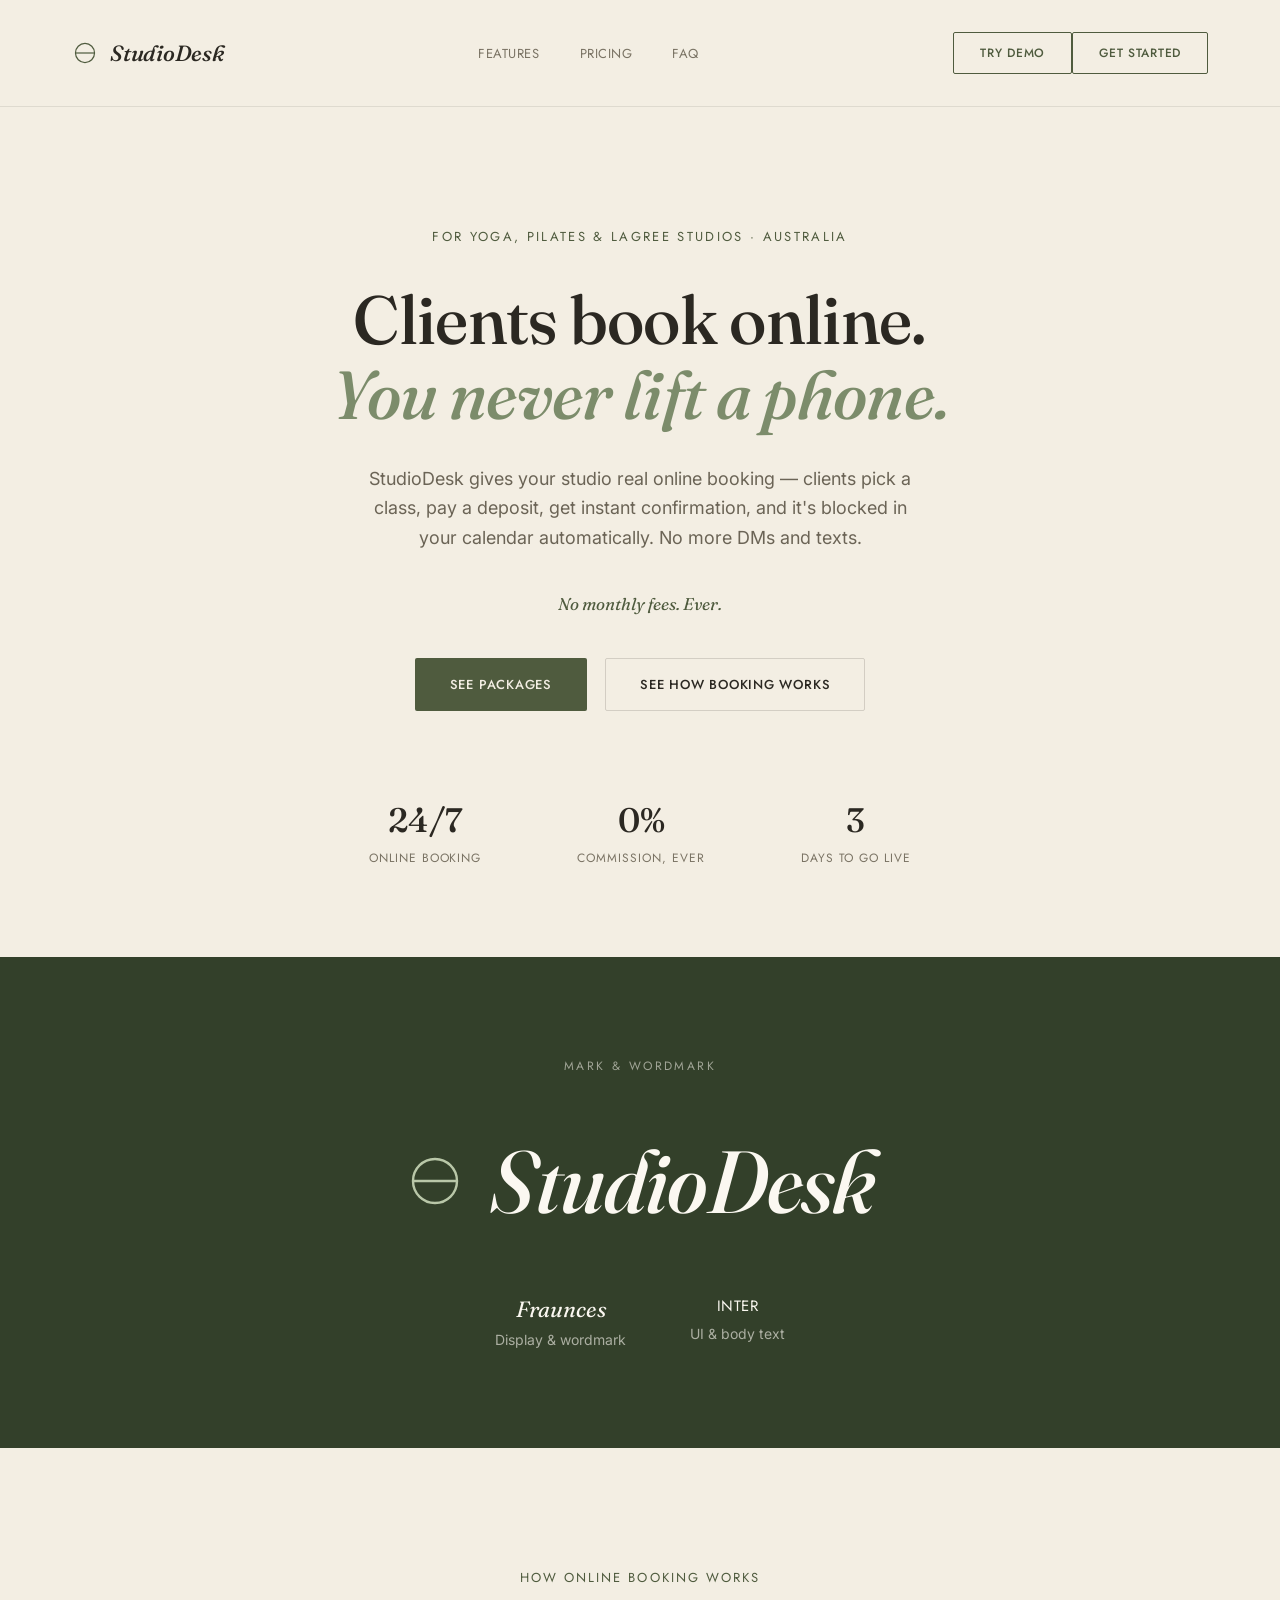
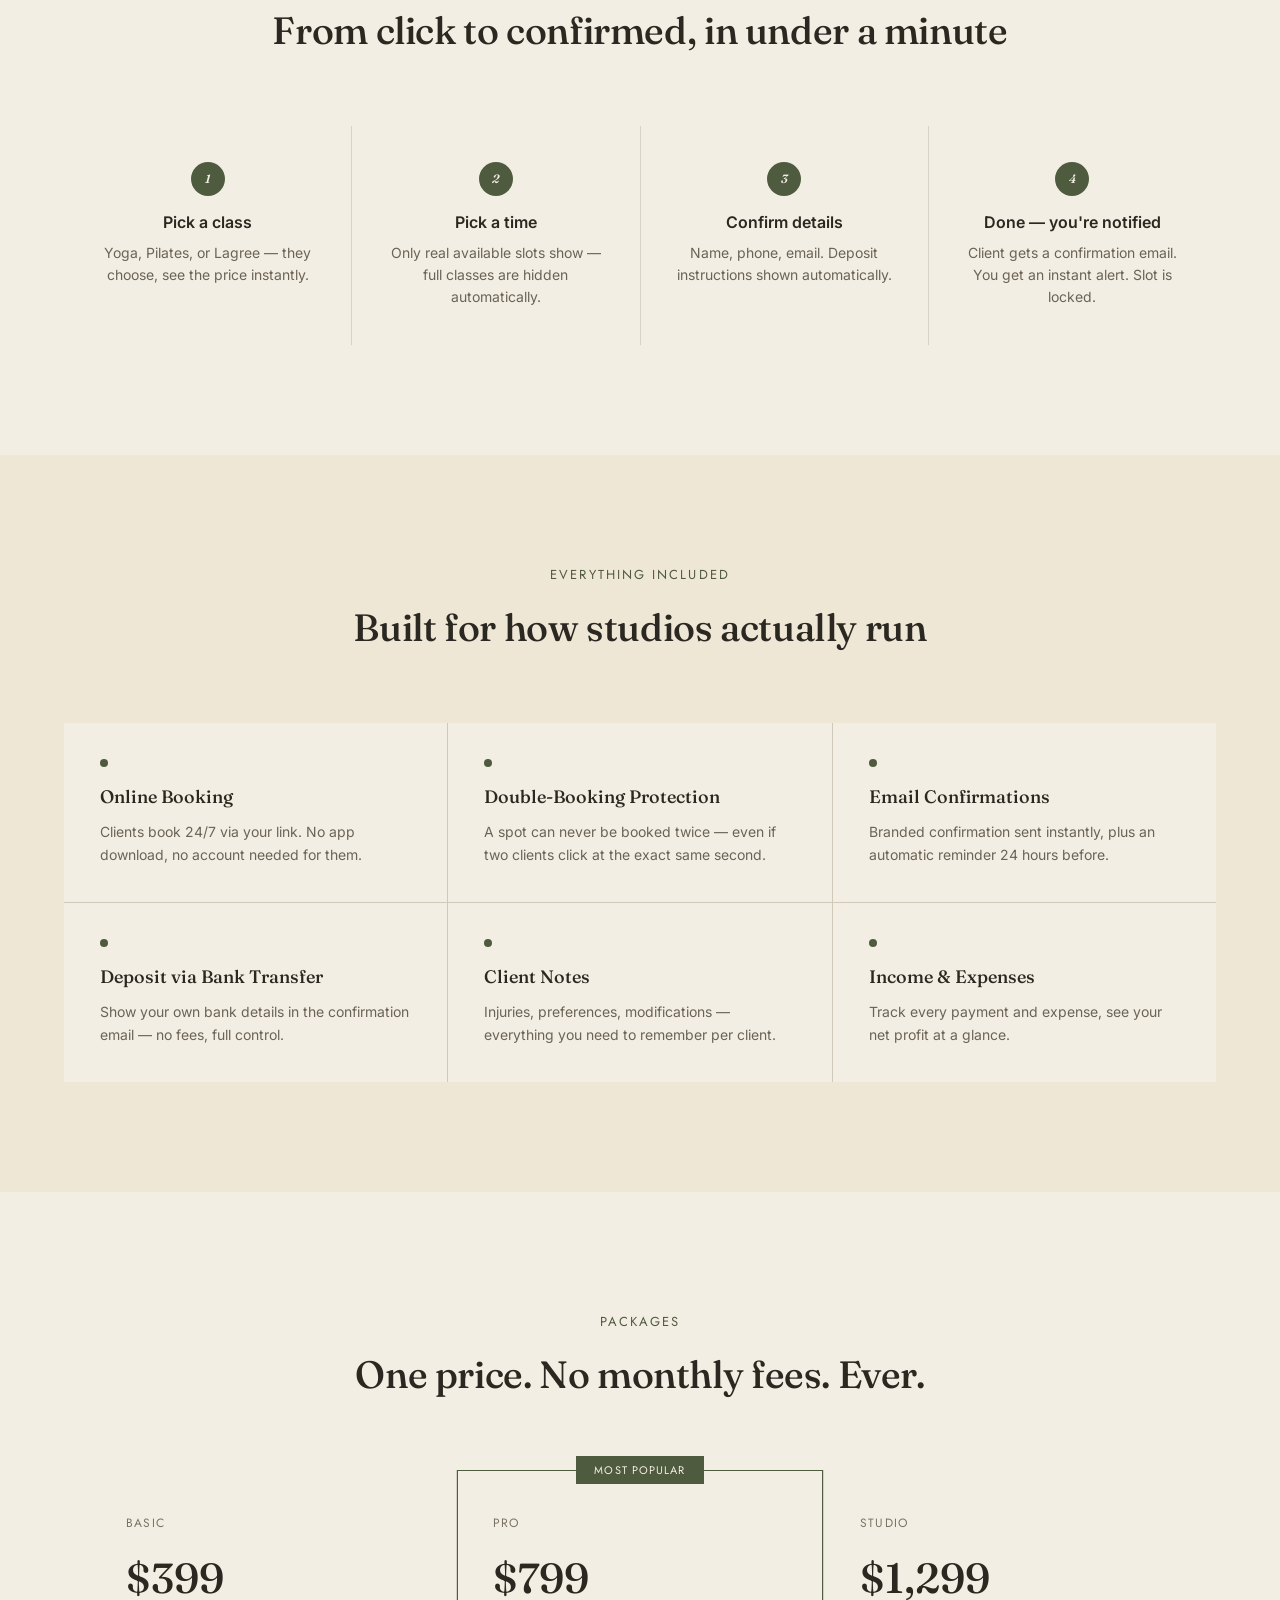
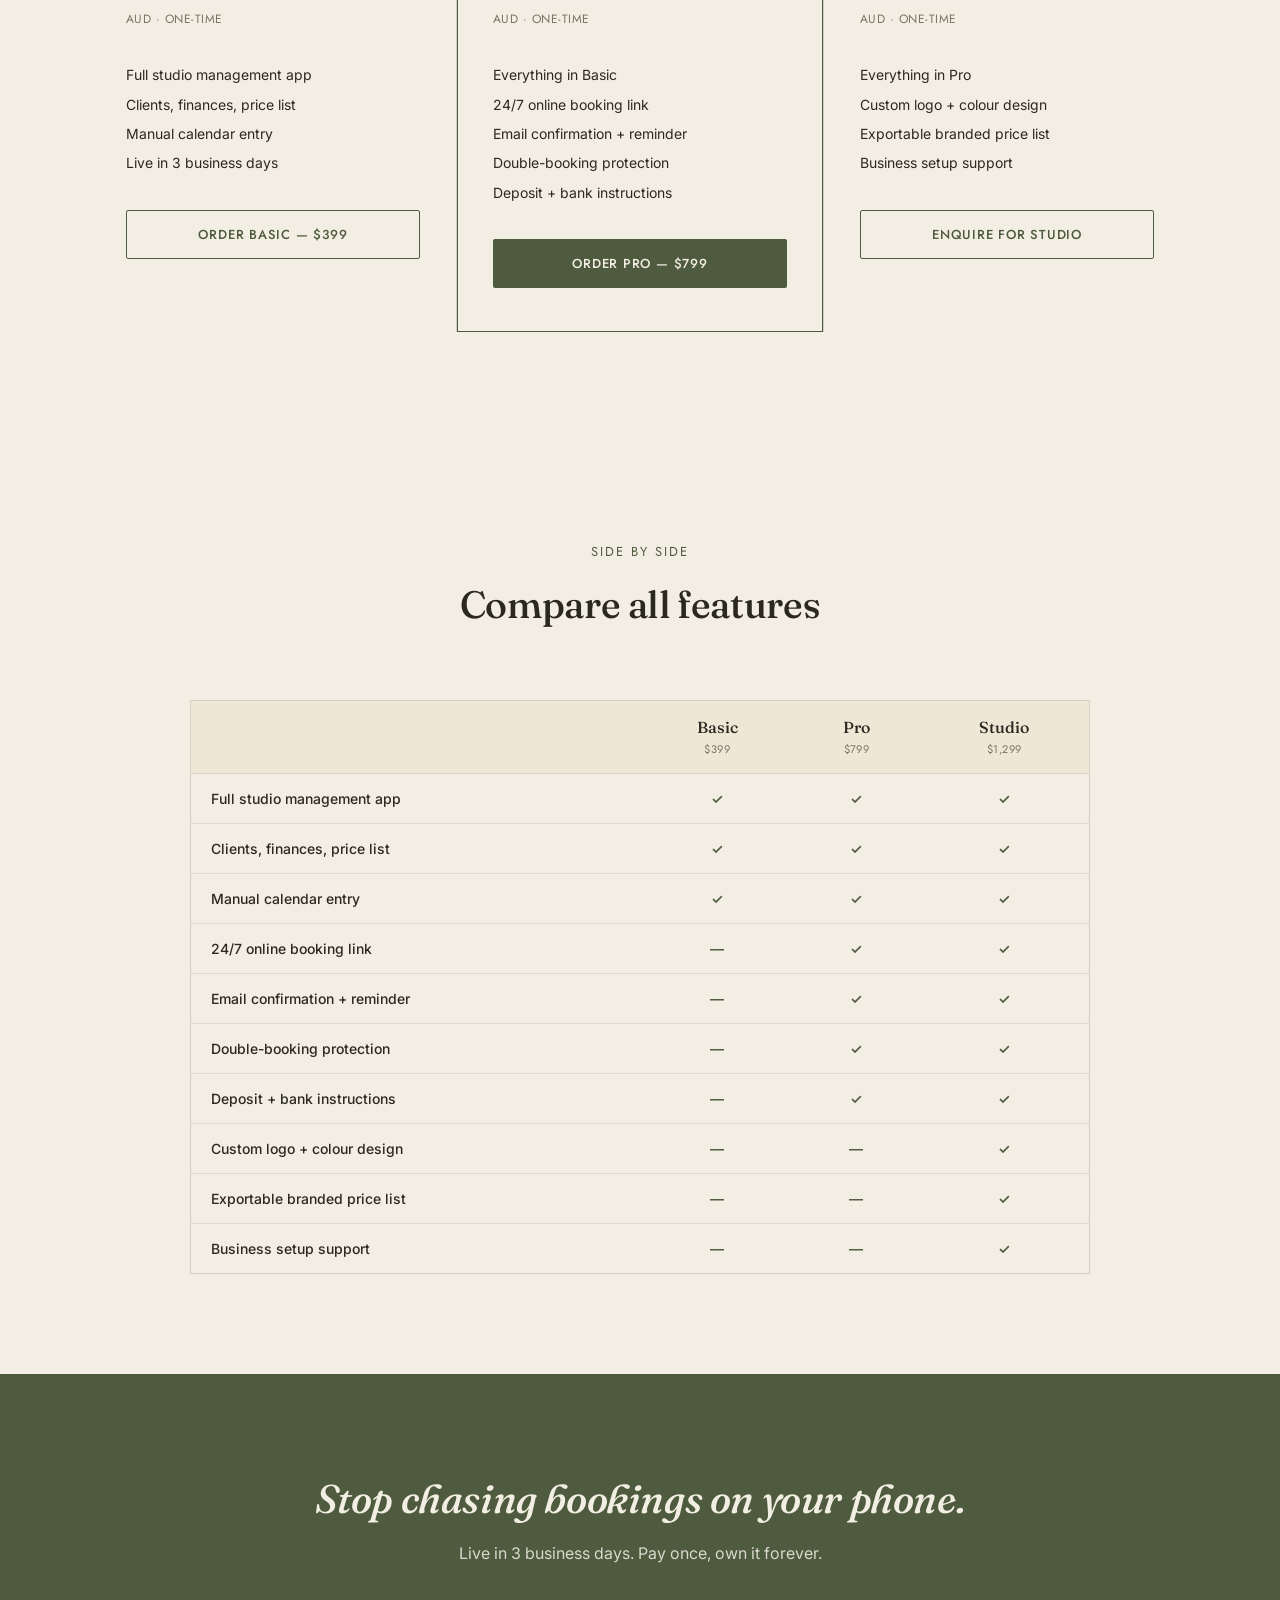
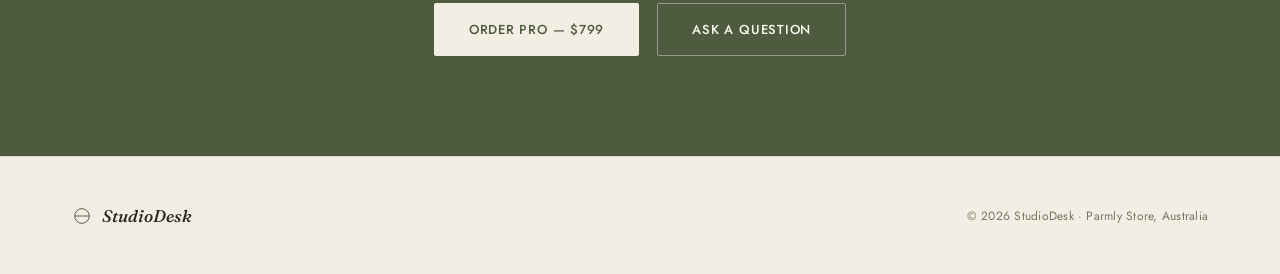
==== commit 6c1d99ef: "Add comparison section with pricing details" ====
--- a/index.html
+++ b/index.html
@@ -163,6 +163,31 @@
 </div>
 </div>
 </section>
+<section id="compare" class="compare">
+<div class="section-head">
+<div class="section-eyebrow">Side by side</div>
+<h2>Compare all features</h2>
+</div>
+<div class="compare-table-wrap">
+<table class="compare-table">
+<thead>
+<tr><th></th><th>Basic<span class="compare-price">$399</span></th><th>Pro<span class="compare-price">$799</span></th><th>Studio<span class="compare-price">$1,299</span></th></tr>
+</thead>
+<tbody>
+<tr><td>Full studio management app</td><td>&#10003;</td><td>&#10003;</td><td>&#10003;</td></tr>
+<tr><td>Clients, finances, price list</td><td>&#10003;</td><td>&#10003;</td><td>&#10003;</td></tr>
+<tr><td>Manual calendar entry</td><td>&#10003;</td><td>&#10003;</td><td>&#10003;</td></tr>
+<tr><td>24/7 online booking link</td><td>&mdash;</td><td>&#10003;</td><td>&#10003;</td></tr>
+<tr><td>Email confirmation + reminder</td><td>&mdash;</td><td>&#10003;</td><td>&#10003;</td></tr>
+<tr><td>Double-booking protection</td><td>&mdash;</td><td>&#10003;</td><td>&#10003;</td></tr>
+<tr><td>Deposit + bank instructions</td><td>&mdash;</td><td>&#10003;</td><td>&#10003;</td></tr>
+<tr><td>Custom logo + colour design</td><td>&mdash;</td><td>&mdash;</td><td>&#10003;</td></tr>
+<tr><td>Exportable branded price list</td><td>&mdash;</td><td>&mdash;</td><td>&#10003;</td></tr>
+<tr><td>Business setup support</td><td>&mdash;</td><td>&mdash;</td><td>&#10003;</td></tr>
+</tbody>
+</table>
+</div>
+</section>
 <section class="cta-band">
 <h2 data-i18n="cta_h">Stop chasing bookings on your phone.</h2>
 <p data-i18n="cta_p">Live in 3 business days. Pay once, own it forever.</p>
--- a/styles.css
+++ b/styles.css
@@ -82,6 +82,17 @@
 .popular-badge { position: absolute; top: 0; left: 0; right: 0; text-align: center; transform: translateY(-50%); }
 .popular-badge span { background: var(--plum); color: var(--cream); font-family: var(--font-label); font-size: 11px; letter-spacing: 0.1em; text-transform: uppercase; padding: 6px 18px; display: inline-block; }
 
+/* ---------- Compare table ---------- */
+.compare { padding: 100px 64px; background: var(--cream); }
+.compare-table-wrap { max-width: 900px; margin: 0 auto; overflow-x: auto; border: 1px solid var(--hairline-strong); }
+.compare-table { width: 100%; border-collapse: collapse; font-size: 14px; }
+.compare-table th, .compare-table td { padding: 16px 20px; text-align: center; border-bottom: 1px solid var(--hairline); }
+.compare-table td:first-child, .compare-table th:first-child { text-align: left; font-weight: 500; }
+.compare-table thead th { font-family: var(--font-display); font-weight: 500; font-size: 16px; background: var(--band-light); }
+.compare-price { display: block; font-family: var(--font-label); font-size: 11px; color: var(--body-text-soft); font-weight: 400; text-transform: uppercase; letter-spacing: 0.04em; margin-top: 4px; }
+.compare-table tbody tr:last-child td { border-bottom: none; }
+.compare-table td:not(:first-child) { color: var(--plum); font-weight: 600; }
+
 /* ---------- CTA band ---------- */
 .cta-band { background: var(--plum); color: var(--cream); text-align: center; padding: 100px 64px; }
 .cta-band h2 { font-family: var(--font-display); font-weight: 500; font-style: italic; font-size: 40px; margin: 0 0 20px; letter-spacing: -0.01em; }
